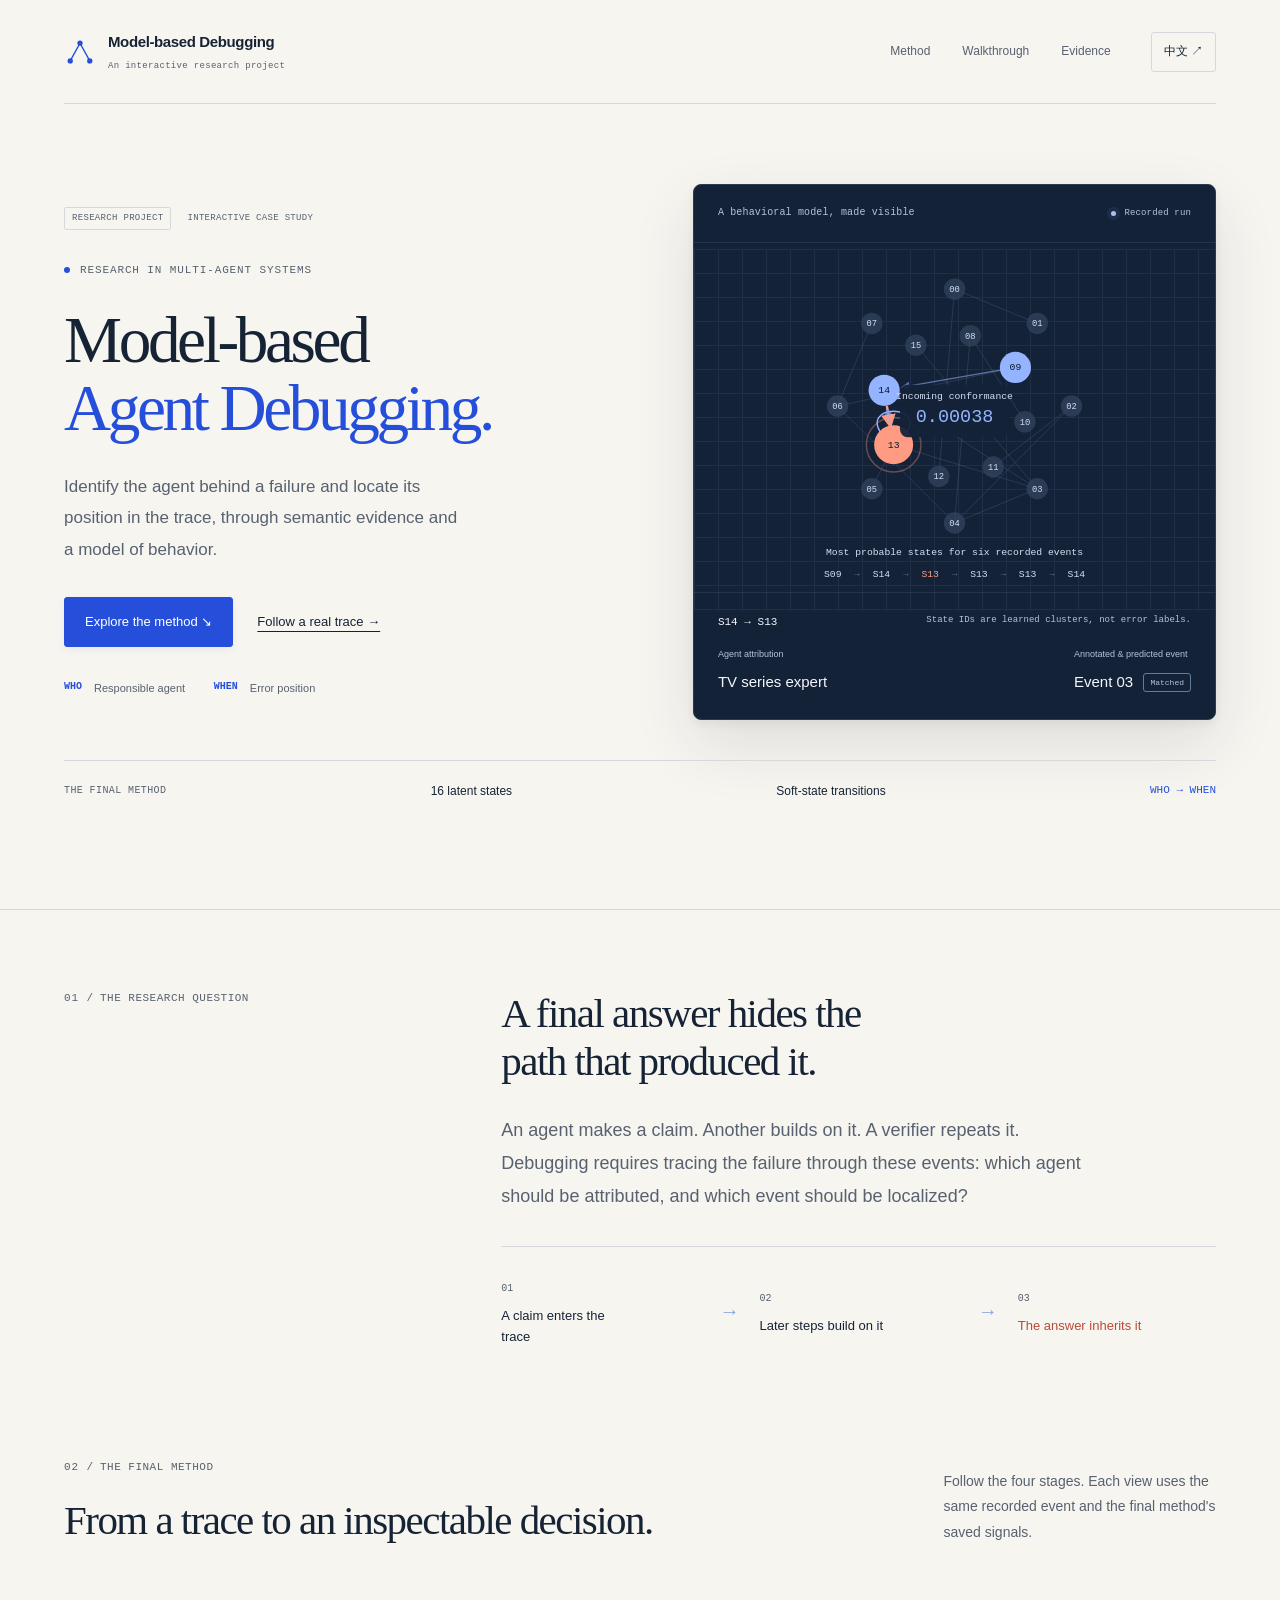
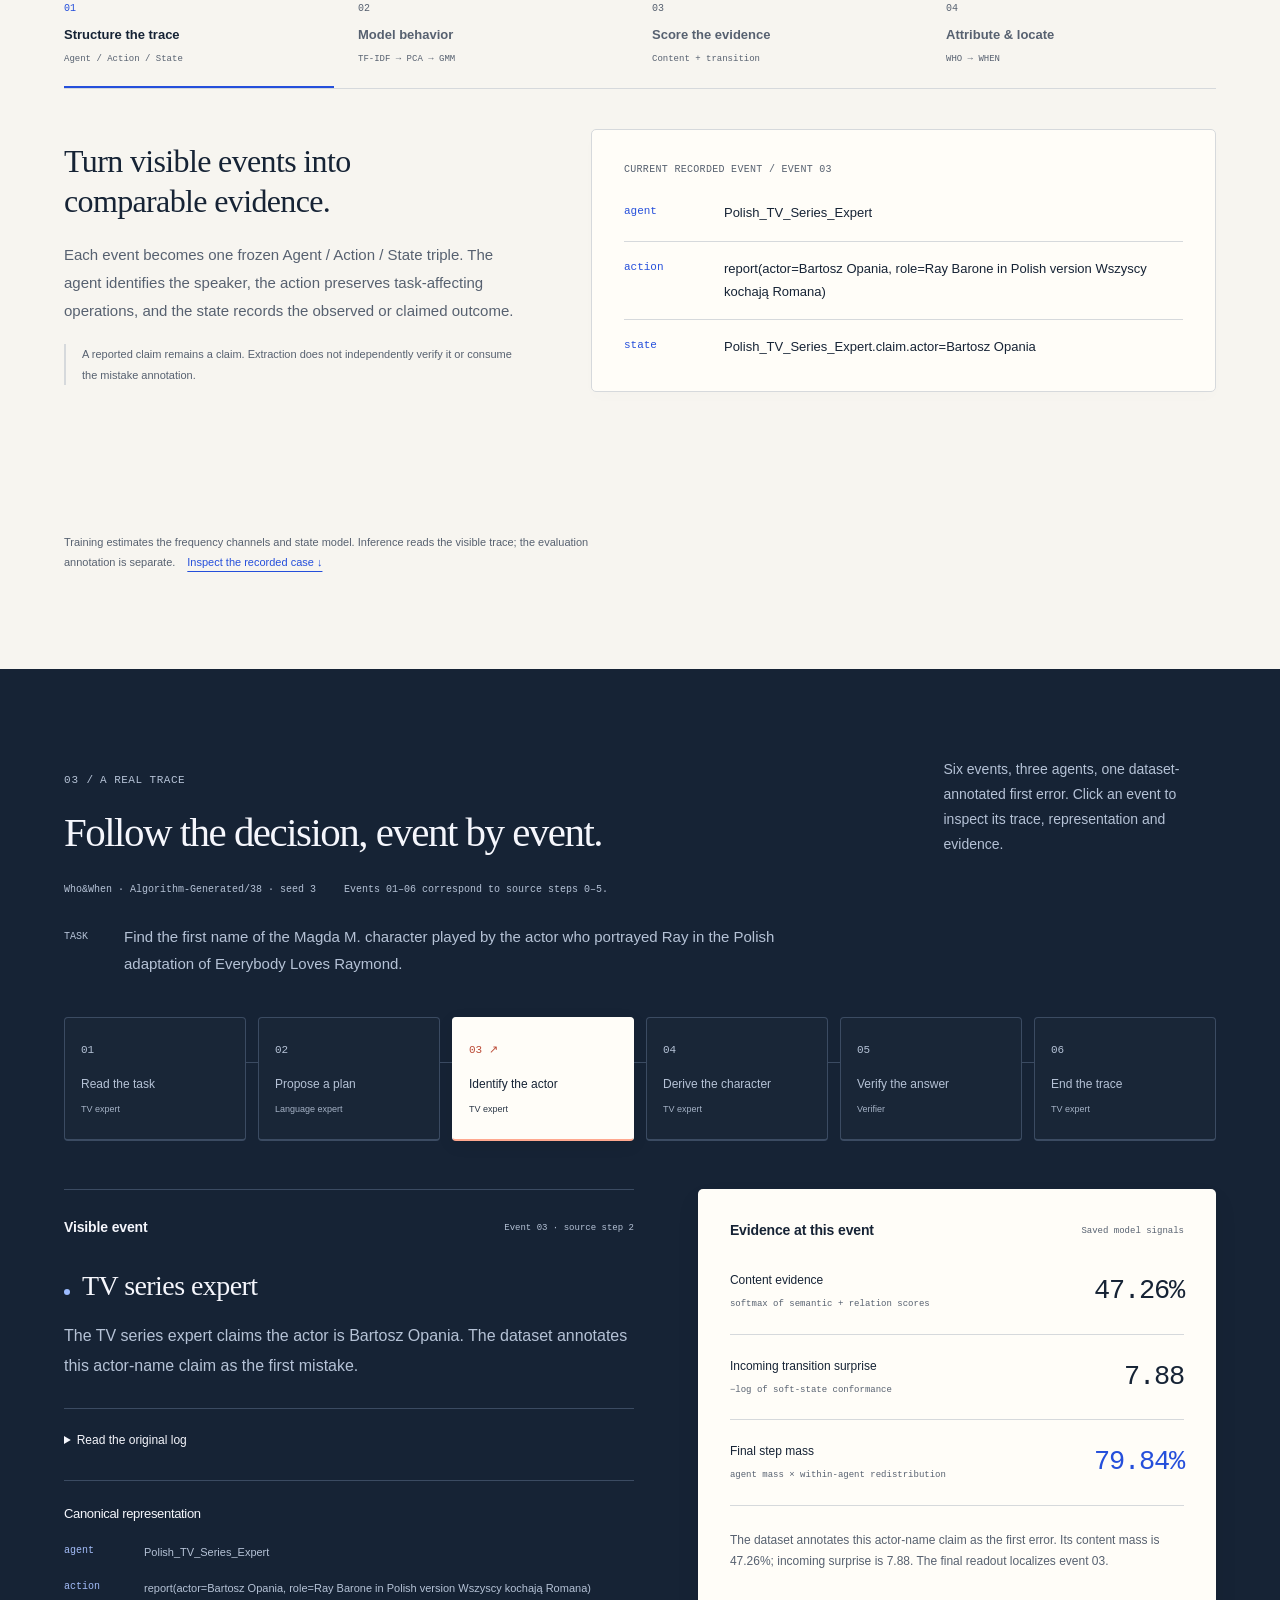
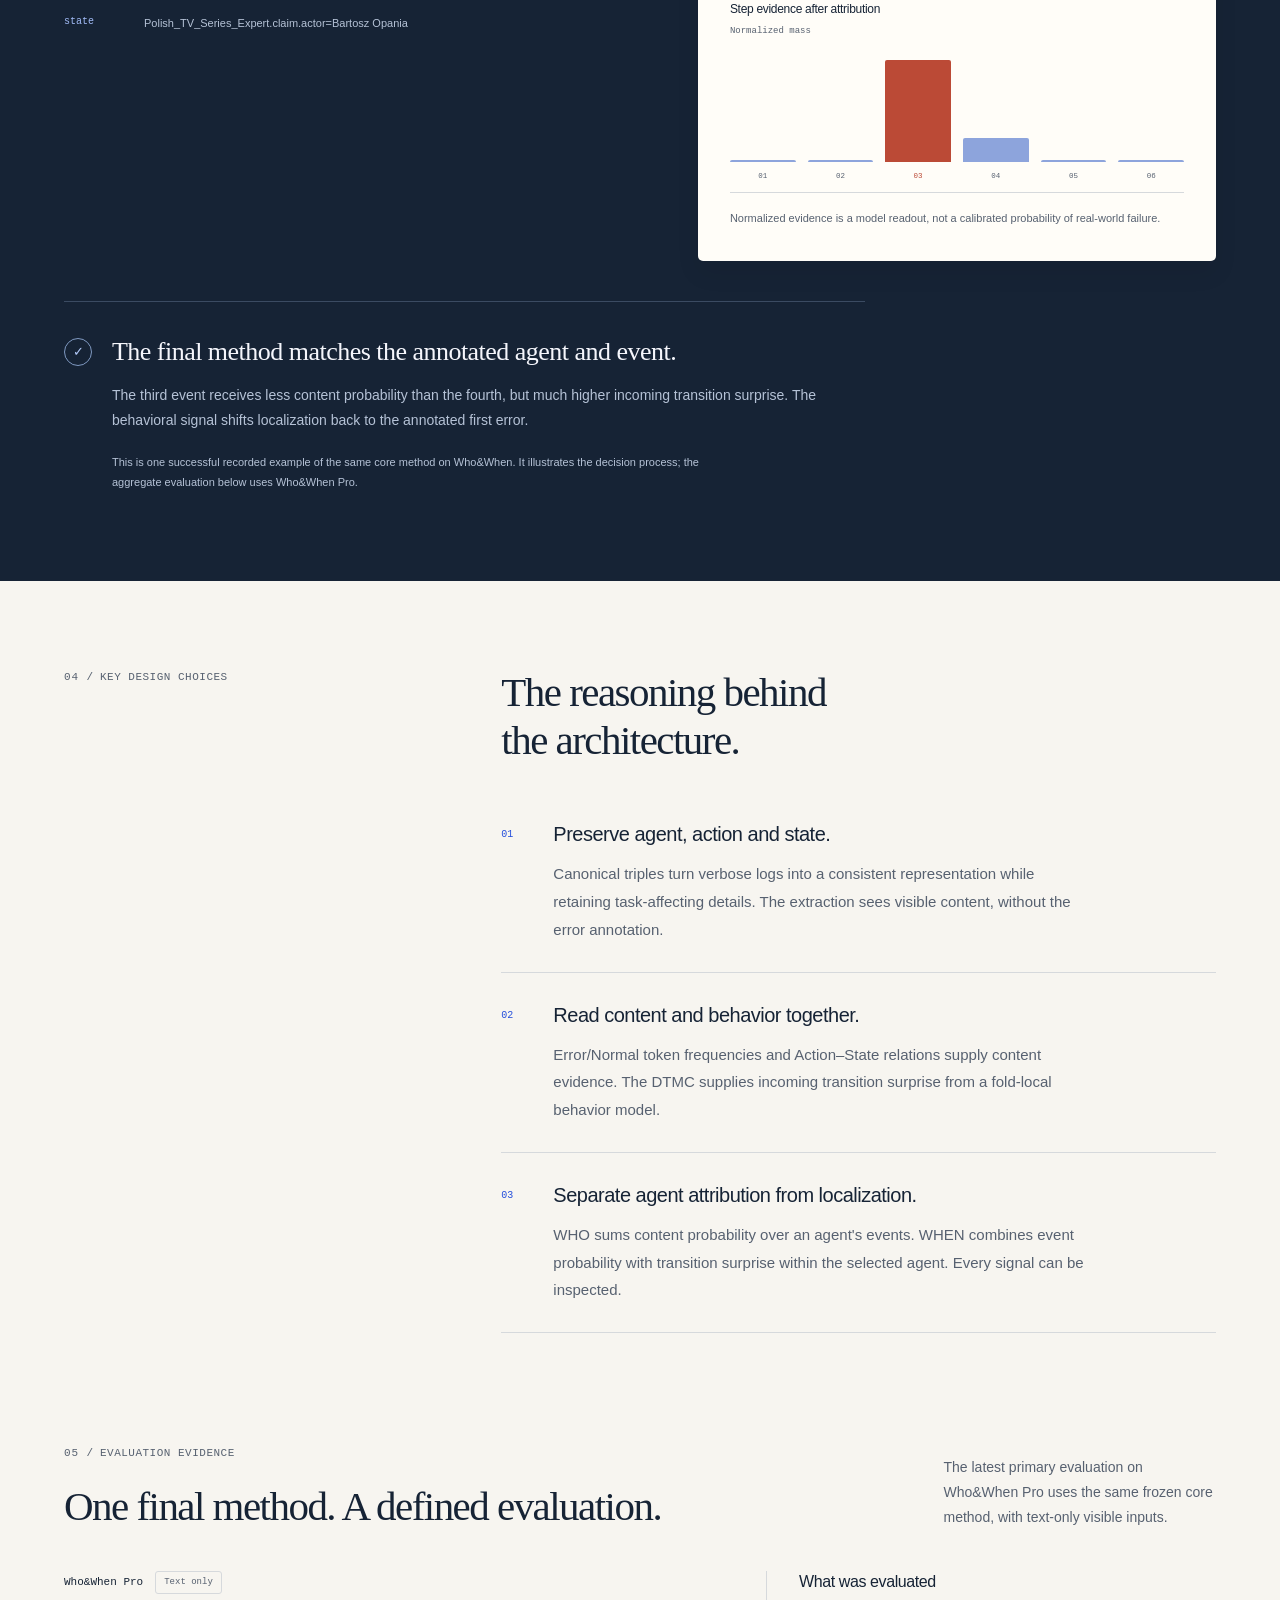
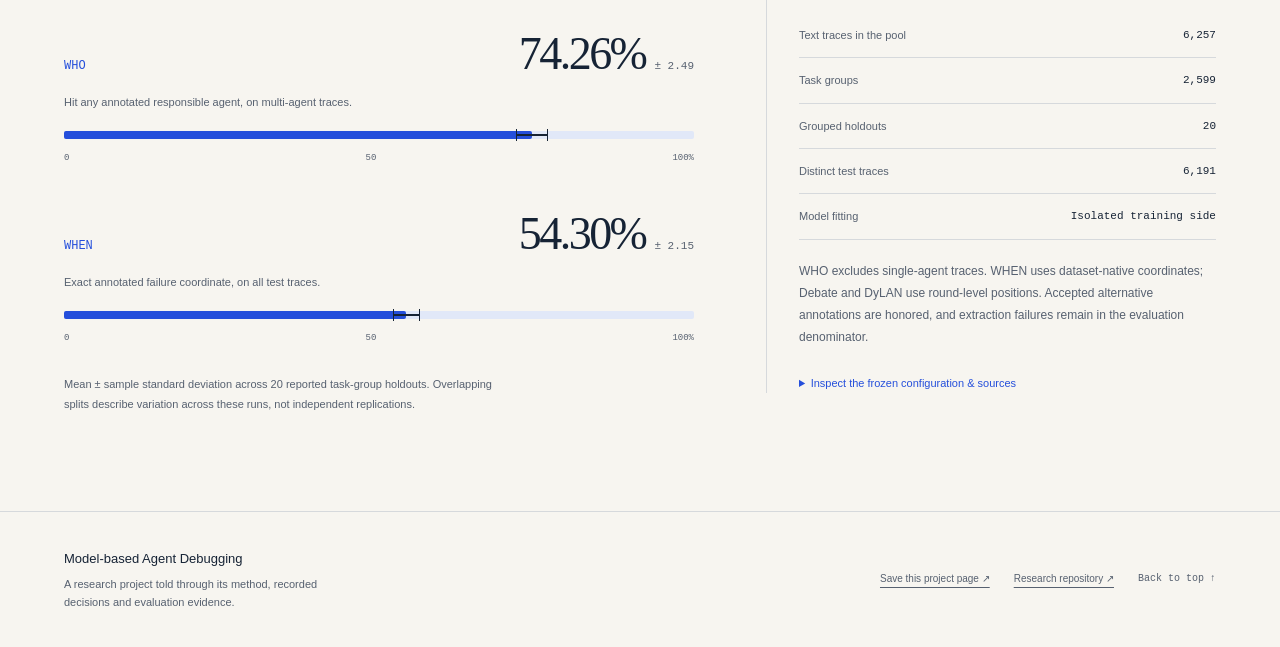
==== docs/index.html @ b69e95be "Add interactive research portfolio for the final debugging method" ====
<!doctype html>
<html lang="en">
<head>
  <meta charset="utf-8">
  <meta name="viewport" content="width=device-width,initial-scale=1">
  <meta name="description" content="An interactive research project on model-based failure attribution in multi-agent systems. Explore one final method through a recorded trace and evaluation evidence.">
  <title>Model-based Agent Debugging · Research Project</title>
  <link rel="icon" href="data:image/svg+xml,%3Csvg xmlns='http://www.w3.org/2000/svg' viewBox='0 0 40 40'%3E%3Crect width='40' height='40' rx='8' fill='%2314243b'/%3E%3Cpath d='M10 29L20 11L30 29' fill='none' stroke='%235288ed' stroke-width='3'/%3E%3Ccircle cx='20' cy='11' r='4' fill='%23e17757'/%3E%3C/svg%3E">
  <meta name="theme-color" content="#14243b">
  <meta property="og:title" content="Model-based Agent Debugging · Interactive Research Project">
  <meta property="og:description" content="Who caused the failure? Where did it begin? Explore a research method through a real multi-agent trace, a behavioral model, and evaluation evidence.">
  <meta property="og:type" content="website">
  <link rel="stylesheet" href="./portfolio.css">
  <script src="./portfolio.js" defer></script>
</head>
<body>
  <a href="#main" class="skip-link">Skip to content</a>
  <header class="site-header"><a class="project-brand" href="#main"><svg viewBox="0 0 36 36" aria-hidden="true"><path d="M7 28L18 8L29 28"/><circle cx="7" cy="28" r="3"/><circle cx="18" cy="8" r="3"/><circle cx="29" cy="28" r="3"/></svg><span>Model-based Debugging<small data-i18n="brandSub">An interactive research project</small></span></a><nav aria-label="Main navigation"><a href="#method" data-i18n="navMethod">Method</a><a href="#case" data-i18n="navCase">Walkthrough</a><a href="#evidence" data-i18n="navEvidence">Evidence</a></nav><button id="language-toggle" class="language-button" aria-label="切换中文">中文 ↗</button><div class="nav-progress" aria-hidden="true"><span id="reading-progress"></span></div></header>
  <main id="main">
    <section class="hero section-wrap"><div class="hero-copy"><div class="project-edition"><span data-i18n="editionLabel">Research project</span><span data-i18n="editionType">Interactive case study</span></div><p class="project-kicker" data-i18n="heroKicker">Research in multi-agent systems</p><h1 data-i18n-html="heroTitle">Model-based<br><span>Agent Debugging.</span></h1><p class="hero-description" data-i18n="heroDescription">Identify the agent behind a failure and locate its position in the trace, through semantic evidence and a model of behavior.</p><div class="hero-actions"><a href="#method" class="primary-link" data-i18n="exploreMethod">Explore the method ↘</a><a href="#case" class="quiet-link" data-i18n="followCase">Follow a real trace →</a></div><div class="project-scope"><span>WHO</span><p data-i18n="scopeWho">Responsible agent</p><span>WHEN</span><p data-i18n="scopeWhen">Error position</p></div></div><div class="hero-visual"><div class="visual-heading"><span data-i18n="behaviorMap">A behavioral model, made visible</span><span class="live-indicator" data-i18n="recordedRun">Recorded run</span></div><div id="hero-graph" class="model-graph"></div><div class="visual-footer"><span id="hero-state-label">S14 → S13</span><span data-i18n="graphNote">State IDs are learned clusters, not error labels.</span></div><div class="hero-result"><div><span data-i18n="agentOutput">Agent attribution</span><strong data-i18n="tvAgent">TV series expert</strong></div><div><span data-i18n="positionOutput">Annotated & predicted event</span><strong><span data-i18n="eventWord">Event</span> 03 <span class="result-match" data-i18n="matched">Matched</span></strong></div></div></div><div class="hero-caption"><span data-i18n="finalCore">The final method</span><strong>16 <span data-i18n="latentStates">latent states</span></strong><strong data-i18n="softTransitions">Soft-state transitions</strong><strong>WHO <span aria-hidden="true">→</span> WHEN</strong></div></section>

    <section class="problem-section section-wrap"><div class="section-index">01 / <span data-i18n="problemLabel">The research question</span></div><div class="problem-body"><h2 data-i18n="problemTitle">A final answer hides the path that produced it.</h2><p data-i18n="problemBody">An agent makes a claim. Another builds on it. A verifier repeats it. Debugging requires tracing the failure through these events: which agent should be attributed, and which event should be localized?</p><div class="failure-sequence"><div><span>01</span><p data-i18n="sequence1">A claim enters the trace</p></div><span class="sequence-arrow" aria-hidden="true">→</span><div><span>02</span><p data-i18n="sequence2">Later steps build on it</p></div><span class="sequence-arrow" aria-hidden="true">→</span><div><span>03</span><p data-i18n="sequence3">The answer inherits it</p></div></div></div></section>

    <section id="method" class="method-section section-wrap"><div class="section-top"><div><div class="section-index">02 / <span data-i18n="methodLabel">The final method</span></div><h2 data-i18n="methodTitle">From a trace to an inspectable decision.</h2></div><p data-i18n="methodIntro">Follow the four stages. Each view uses the same recorded event and the final method's saved signals.</p></div><div class="method-tabs" role="tablist" aria-label="Method stages"><button id="stage-tab-0" data-stage="0" role="tab" aria-selected="true" aria-controls="method-panel"><span>01</span><strong data-i18n="stage1">Structure the trace</strong><small data-i18n="stage1Caption">Agent / Action / State</small></button><button id="stage-tab-1" data-stage="1" role="tab" aria-selected="false" aria-controls="method-panel" tabindex="-1"><span>02</span><strong data-i18n="stage2">Model behavior</strong><small data-i18n="stage2Caption">TF-IDF → PCA → GMM</small></button><button id="stage-tab-2" data-stage="2" role="tab" aria-selected="false" aria-controls="method-panel" tabindex="-1"><span>03</span><strong data-i18n="stage3">Score the evidence</strong><small data-i18n="stage3Caption">Content + transition</small></button><button id="stage-tab-3" data-stage="3" role="tab" aria-selected="false" aria-controls="method-panel" tabindex="-1"><span>04</span><strong data-i18n="stage4">Attribute & locate</strong><small data-i18n="stage4Caption">WHO → WHEN</small></button></div><div id="method-panel" role="tabpanel" aria-labelledby="stage-tab-0" tabindex="0"></div><div class="method-caption"><span data-i18n="fitNote">Training estimates the frequency channels and state model. Inference reads the visible trace; the evaluation annotation is separate.</span><a href="#case" data-i18n="inspectCase">Inspect the recorded case ↓</a></div></section>

    <section id="case" class="case-section"><div class="section-wrap"><div class="section-top"><div><div class="section-index">03 / <span data-i18n="caseLabel">A real trace</span></div><h2 data-i18n="caseTitle">Follow the decision, event by event.</h2></div><p data-i18n="caseIntro">Six events, three agents, one dataset-annotated first error. Click an event to inspect its trace, representation and evidence.</p></div><div class="case-meta"><span>Who&When · Algorithm-Generated/38 · seed 3</span><span data-i18n="caseIndexNote">Events 01–06 correspond to source steps 0–5.</span></div><div class="task-line"><span data-i18n="taskLabel">Task</span><p data-i18n="caseTask">Find the first name of the Magda M. character played by the actor who portrayed Ray in the Polish adaptation of Everybody Loves Raymond.</p></div><div id="trace-timeline" class="trace-timeline" role="group" aria-label="Choose an event"></div><div class="case-layout"><article class="trace-pane"><div class="pane-heading"><h3 data-i18n="visibleEvent">Visible event</h3><span id="selected-event-label"></span></div><div class="trace-speaker"><span id="speaker-dot"></span><strong id="selected-speaker"></strong></div><p id="event-summary" class="event-summary"></p><details class="original-log"><summary data-i18n="originalLog">Read the original log</summary><pre id="original-content"></pre></details><div class="representation"><h3 data-i18n="semanticTriple">Canonical representation</h3><dl id="case-triple"></dl></div></article><article class="evidence-pane"><div class="pane-heading"><h3 data-i18n="eventEvidence">Evidence at this event</h3><span class="pane-tag" data-i18n="savedSignals">Saved model signals</span></div><div id="event-signals"></div><div id="event-explanation" class="event-explanation" role="status" aria-live="polite"></div><div class="distribution-heading"><h3 data-i18n="stepDistribution">Step evidence after attribution</h3><span data-i18n="normalizedEvidence">Normalized mass</span></div><div id="step-distribution"></div><p class="signal-footnote" data-i18n="massNote">Normalized evidence is a model readout, not a calibrated probability of real-world failure.</p></article></div><div class="case-takeaway"><span class="match-icon" aria-hidden="true">✓</span><div><h3 data-i18n="caseOutcome">The final method matches the annotated agent and event.</h3><p data-i18n="caseTakeaway">The third event receives less content probability than the fourth, but much higher incoming transition surprise. The behavioral signal shifts localization back to the annotated first error.</p></div></div><p class="case-qualification" data-i18n="caseQualification">This is one successful recorded example of the same core method on Who&When. It illustrates the decision process; the aggregate evaluation below uses Who&When Pro.</p></div></section>

    <section class="choices-section section-wrap"><div class="section-index">04 / <span data-i18n="choicesLabel">Key design choices</span></div><div class="choices-body"><h2 data-i18n="choicesTitle">The reasoning behind the architecture.</h2><div class="design-choice"><span>01</span><div><h3 data-i18n="choice1Title">Preserve agent, action and state.</h3><p data-i18n="choice1Body">Canonical triples turn verbose logs into a consistent representation while retaining task-affecting details. The extraction sees visible content, without the error annotation.</p></div></div><div class="design-choice"><span>02</span><div><h3 data-i18n="choice2Title">Read content and behavior together.</h3><p data-i18n="choice2Body">Error/Normal token frequencies and Action–State relations supply content evidence. The DTMC supplies incoming transition surprise from a fold-local behavior model.</p></div></div><div class="design-choice"><span>03</span><div><h3 data-i18n="choice3Title">Separate agent attribution from localization.</h3><p data-i18n="choice3Body">WHO sums content probability over an agent's events. WHEN combines event probability with transition surprise within the selected agent. Every signal can be inspected.</p></div></div></div></section>

    <section id="evidence" class="evaluation-section section-wrap"><div class="section-top"><div><div class="section-index">05 / <span data-i18n="evaluationLabel">Evaluation evidence</span></div><h2 data-i18n="evaluationTitle">One final method. A defined evaluation.</h2></div><p data-i18n="evaluationIntro">The latest primary evaluation on Who&When Pro uses the same frozen core method, with text-only visible inputs.</p></div><div class="evaluation-layout"><div class="evaluation-results"><div class="benchmark-label">Who&When Pro <span data-i18n="textOnly">Text only</span></div><div id="evaluation-metrics"></div><p data-i18n="sdNote">Mean ± sample standard deviation across 20 reported task-group holdouts. Overlapping splits describe variation across these runs, not independent replications.</p></div><div class="protocol-summary"><h3 data-i18n="protocolTitle">What was evaluated</h3><dl id="protocol-facts"></dl><p id="evaluation-coordinate-note"></p><details><summary data-i18n="technicalDetails">Inspect the frozen configuration & sources</summary><div id="method-config"></div><div id="source-evidence"></div></details></div></div></section>
  </main>
  <footer class="site-footer section-wrap"><div><strong>Model-based Agent Debugging</strong><p data-i18n="footerNote">A research project told through its method, recorded decisions and evaluation evidence.</p></div><a class="quiet-link" id="download-project" href="./project.html" download="model-based-agent-debugging.html" data-i18n="downloadProject">Save this project page ↗</a><a class="quiet-link source-link" href="https://github.com/davidpengrj/Model-based_LLM_Agent_Debugging" target="_blank" rel="noopener noreferrer" data-i18n="sourceCode">Research repository ↗</a><a href="#main" class="back-top" data-i18n="backTop">Back to top ↑</a></footer>
  <div id="load-error" role="alert" hidden></div>
</body>
</html>
---- docs/portfolio.css ----
/* Research editorial: warm paper, precise instruments, and one inspectable method. */
:root {
  --canvas: #f7f5f0;
  --surface: #eeeee8;
  --paper: #fffdf8;
  --ink: #162335;
  --ink-soft: #576170;
  --line: #d6d9dc;
  --accent: #254fdb;
  --accent-soft: #e4eafa;
  --olive: #8da4dc;
  --olive-soft: #e1e8f8;
  --olive-ink: #254fdb;
  --error: #bb4a36;
  --error-light: #ffa88f;
  --on-forest: #f5f6fc;
  --on-forest-soft: #b5c2d6;
  --forest-line: #3b4b62;
  --graph-muted: #6c7d98;
  --graph-path: #95b4ff;
  --graph-active: #4e7cff;
  --graph-error: #ff9b83;
  --graph-label: #d5dff3;
  --graph-idle: #33465f;
  --graph-text: #07182b;
  --graph-bg: #142238;
  --display: "Iowan Old Style", "Palatino Linotype", "Book Antiqua", Georgia, "Songti SC", serif;
  --body: "Avenir Next", Avenir, "Segoe UI", "PingFang SC", sans-serif;
  --mono: "SFMono-Regular", Consolas, "Liberation Mono", monospace;
}

* { box-sizing: border-box; }
html { scroll-behavior: smooth; scroll-padding-top: 40px; }
body { margin: 0; background: var(--canvas); color: var(--ink); font-family: var(--body); font-size: 17px; line-height: 1.65; -webkit-font-smoothing: antialiased; }
button, input { font: inherit; }
button, a { -webkit-tap-highlight-color: transparent; }
button { cursor: pointer; }
a { color: inherit; text-underline-offset: 5px; }
button:focus-visible, a:focus-visible, summary:focus-visible, [tabindex]:focus-visible { outline: 3px solid var(--accent); outline-offset: 5px; }
::selection { color: var(--ink); background: var(--accent-soft); }
img, svg { max-width: 100%; }
h1, h2, h3, p { margin: 0; }
h1, h2 { font-family: var(--display); }
h1 { font-size: clamp(3.8rem, 5.1vw, 5.1rem); font-weight: 400; letter-spacing: -.052em; line-height: 1.04; }
h2 { font-size: clamp(2.3rem, 3.2vw, 3.15rem); font-weight: 400; letter-spacing: -.037em; line-height: 1.17; text-wrap: balance; }
h3 { font-family: var(--body); font-size: 1.35rem; font-weight: 600; letter-spacing: -.025em; line-height: 1.4; }
p + p { margin-top: 20px; }
[hidden] { display: none !important; }
.section-wrap { width: min(100%, 1344px); margin-inline: auto; padding-inline: 64px; }
.skip-link { position: fixed; top: 12px; left: 12px; z-index: 5; padding: 12px 20px; background: var(--ink); color: var(--on-forest); transform: translateY(-200%); }
.skip-link:focus { transform: translateY(0); }
.site-header { position: relative; width: min(100%, 1344px); margin-inline: auto; padding-inline: 64px; min-height: 104px; display: flex; align-items: center; justify-content: space-between; gap: 24px; }
.site-header::after { content: ""; position: absolute; bottom: 0; left: 64px; right: 64px; height: 1px; background: var(--line); }
.project-brand { display: inline-flex; align-items: center; gap: 12px; font-family: var(--body); font-size: 15px; font-weight: 600; text-decoration: none; letter-spacing: -.025em; }
.project-brand svg { width: 32px; height: 32px; flex: 0 0 auto; fill: var(--accent); }
.project-brand svg path { fill: none; stroke: var(--accent); stroke-width: 1.5; }
.project-brand small { display: block; color: var(--ink-soft); font-family: var(--mono); font-size: 9px; font-weight: 400; letter-spacing: .035em; margin-top: 4px; }
.site-header nav { display: flex; gap: 32px; margin-left: auto; margin-right: 16px; }
.site-header nav a { position: relative; text-decoration: none; color: var(--ink-soft); font-size: 12px; padding-block: 12px; transition: color .2s ease; }
.site-header nav a::after { content: ""; position: absolute; left: 0; right: 0; bottom: 6px; height: 1px; background: var(--accent); transform: scaleX(0); transform-origin: left; transition: transform .2s ease; }
.site-header nav a:hover, .site-header nav a[aria-current] { color: var(--accent); }
.site-header nav a:hover::after, .site-header nav a[aria-current]::after { transform: scaleX(1); }
.language-button { padding: 8px 12px; border: 1px solid var(--line); border-radius: 3px; color: var(--ink); background: transparent; font-size: 12px; min-height: 40px; transition: background-color .2s ease, border-color .2s ease; }
.language-button:hover { background: var(--accent-soft); border-color: var(--olive); }
.nav-progress { position: fixed; z-index: 20; top: 0; left: 0; height: 3px; width: 100%; pointer-events: none; }
.nav-progress > span { display: block; height: 100%; width: 0; background: var(--accent); }

.hero { position: relative; display: grid; grid-template-columns: 1.08fr 1fr; gap: 64px; align-items: center; padding-block: 80px 88px; }
.hero-copy { min-width: 0; padding-block: 16px; }
.hero h1 > span { display: block; color: var(--accent); font-weight: 400; }
html[lang="zh-CN"] h1, html[lang="zh-CN"] h2 { font-family: "Songti SC", "STSong", Georgia, serif; }
html[lang="zh-CN"] .hero h1 { font-size: clamp(2.8rem, 4.5vw, 4rem); letter-spacing: -.025em; line-height: 1.28; }
.project-kicker, .section-index { font-family: var(--mono); font-size: 11px; font-weight: 400; line-height: 1.6; letter-spacing: .08em; text-transform: uppercase; }
.project-kicker { display: flex; align-items: center; gap: 10px; margin-bottom: 28px; color: var(--ink-soft); }
.project-kicker::before { content: ""; width: 6px; height: 6px; border-radius: 50%; background: var(--accent); flex: 0 0 auto; }
.project-edition { display: flex; align-items: center; flex-wrap: wrap; gap: 8px 16px; margin-bottom: 32px; font-family: var(--mono); font-size: 9px; color: var(--ink-soft); letter-spacing: .035em; text-transform: uppercase; }
.project-edition > span:first-child { border: 1px solid var(--line); border-radius: 2px; padding: 3px 7px; }
.hero-description { margin-top: 28px; max-width: 42ch; color: var(--ink-soft); font-size: 17px; line-height: 1.85; }
.hero-actions { display: flex; flex-wrap: wrap; align-items: center; gap: 24px; margin-top: 32px; }
.primary-link { display: inline-flex; align-items: center; justify-content: center; gap: 16px; background: var(--accent); color: white; text-decoration: none; padding: 13px 20px; min-height: 48px; border: 1px solid var(--accent); border-radius: 3px; font-size: 13px; font-weight: 500; box-shadow: 0 3px 8px #254fdb12; transition: background-color .2s ease, transform .2s ease; }
.primary-link:hover { background: #193db6; transform: translateY(-2px); }
.quiet-link { font-size: 13px; text-decoration-thickness: 1px; transition: color .2s ease; }
.quiet-link:hover { color: var(--accent); }
.project-scope { display: grid; grid-template-columns: auto 1fr auto 1fr; gap: 4px 12px; margin-top: 32px; color: var(--ink-soft); font-size: 11px; line-height: 1.65; max-width: 48ch; }
.project-scope > span { color: var(--accent); font-family: var(--mono); font-size: 10px; font-weight: 600; }
.project-scope p { margin: 0; }
.hero-visual { position: relative; min-width: 0; display: flex; flex-direction: column; justify-content: space-between; align-self: center; overflow: hidden; background: #142238; border: 1px solid #293a52; border-radius: 8px; box-shadow: 0 24px 64px #1623351c, 0 4px 12px #16233510; color: var(--on-forest); }
.hero-visual::before { content: ""; position: absolute; inset: 64px 0 108px; pointer-events: none; opacity: .09; background-image: linear-gradient(#99b5dc 1px, transparent 1px), linear-gradient(90deg, #99b5dc 1px, transparent 1px); background-size: 24px 24px; }
.visual-heading { position: relative; display: flex; align-items: center; justify-content: space-between; gap: 16px; padding: 20px 24px; border-bottom: 1px solid #ffffff14; font-family: var(--mono); font-size: 10px; letter-spacing: .015em; color: var(--on-forest-soft); }
.live-indicator { display: inline-flex; align-items: center; gap: 8px; white-space: nowrap; font-size: 9px; }
.live-indicator::before { content: ""; width: 5px; height: 5px; border-radius: 50%; background: #a7c1ff; box-shadow: 0 0 0 4px #a7c1ff10; }
.model-graph { position: relative; display: block; width: 100%; min-height: 300px; padding: 12px 12px 4px; }
.model-graph svg { width: 100%; height: auto; display: block; }
.model-graph text { font-family: var(--mono); }
.state-node circle { transition: r .2s ease, fill .2s ease; }
.state-node:hover circle { stroke: var(--graph-label); stroke-width: 1.5px; }
.active-transition { stroke-dasharray: 5 3; animation: trace-flow 8s linear infinite; }
.state-halo { stroke-width: 1.5px; }
.visual-footer { position: relative; margin-top: auto; display: flex; justify-content: space-between; flex-wrap: wrap; gap: 8px 16px; border-top: 1px solid #ffffff14; color: var(--on-forest-soft); padding: 20px 24px 12px; font-family: var(--mono); font-size: 9px; }
.visual-footer > span:first-child { color: var(--on-forest); font-size: 11px; }
.hero-result { position: relative; display: flex; align-items: baseline; justify-content: space-between; flex-wrap: wrap; gap: 16px 20px; font-size: 12px; }
.hero-visual > .hero-result { color: var(--on-forest); padding: 4px 24px 24px; }
.hero-result > div { display: grid; gap: 8px; }
.hero-result > div > span { color: var(--on-forest-soft); font-size: 9px; }
.hero-result + .hero-result { margin-top: 12px; }
.hero-result strong { font-family: var(--body); font-size: 15px; font-weight: 500; overflow-wrap: anywhere; }
.result-match { display: inline-flex; align-items: center; gap: 7px; margin-left: 6px; border: 1px solid #627b9c; border-radius: 3px; padding: 2px 6px; color: var(--on-forest-soft); font-family: var(--mono); font-size: 8px; vertical-align: 2px; }
.hero-caption { display: flex; flex-wrap: wrap; align-items: center; justify-content: space-between; gap: 16px 32px; color: var(--ink-soft); font-size: 12px; line-height: 1.7; border-top: 1px solid var(--line); padding-block: 20px; }
.hero > .hero-caption { grid-column: 1 / -1; margin-top: -24px; }
.hero-caption > span { color: var(--ink-soft); font-family: var(--mono); font-size: 10px; letter-spacing: .04em; text-transform: uppercase; }
.hero-caption > strong { color: var(--ink); font-size: 12px; font-weight: 500; }
.hero-caption > strong:last-child { font-family: var(--mono); color: var(--accent); font-size: 11px; }
.hero-caption p { max-width: 88ch; }

.problem-section, .choices-section { display: grid; grid-template-columns: 1fr 2fr; gap: 80px; padding-block: 80px; border-top: 1px solid var(--line); }
.section-index { display: flex; align-items: baseline; gap: 6px; color: var(--ink-soft); margin-bottom: 20px; }
.section-index > span { letter-spacing: .045em; }
.problem-section h2, .choices-section h2 { max-width: 25ch; margin-bottom: 28px; }
.problem-body, .choices-body { min-width: 0; }
.problem-body > p { font-size: 18px; line-height: 1.85; max-width: 59ch; color: var(--ink-soft); }
.problem-body > p + p { font-size: 16px; }
.failure-sequence { display: flex; flex-wrap: wrap; align-items: center; gap: 20px; margin-top: 32px; padding-top: 28px; border-top: 1px solid var(--line); font-size: 14px; }
.failure-sequence > :last-child { color: var(--error); }
.failure-sequence > div { flex: 1 1 100px; }
.failure-sequence > div > span { font-family: var(--mono); font-size: 10px; color: var(--ink-soft); }
.failure-sequence p { font-size: 13px; margin-top: 8px; line-height: 1.6; max-width: 18ch; }
.sequence-arrow { color: var(--olive); font-size: 20px; }
.section-top { display: flex; align-items: flex-end; justify-content: space-between; gap: 48px; margin-bottom: 40px; }
.section-top > div { max-width: 720px; }
.section-top > p { max-width: 35ch; font-size: 14px; color: var(--ink-soft); line-height: 1.8; }
.method-section { padding-block: 32px 96px; }
.method-tabs { display: grid; grid-template-columns: repeat(4, minmax(0, 1fr)); border-bottom: 1px solid var(--line); gap: 24px; }
.method-tabs button { position: relative; color: var(--ink-soft); background: transparent; padding: 16px 0 20px; border: 0; border-bottom: 2px solid transparent; border-radius: 0; text-align: left; font-size: 13px; line-height: 1.6; transition: color .2s ease, border-color .2s ease; }
.method-tabs button:hover { color: var(--accent); }
.method-tabs button[aria-selected="true"], .method-tabs button.active { border-bottom-color: var(--accent); color: var(--ink); }
.method-tabs button span, .method-tabs button small { display: block; }
.method-tabs button > span { color: var(--ink-soft); font-family: var(--mono); font-size: 10px; margin-bottom: 8px; }
.method-tabs button[aria-selected="true"] > span { color: var(--accent); }
.method-tabs button strong { font-weight: 600; }
.method-tabs button small { color: var(--ink-soft); font-family: var(--mono); font-size: 9px; margin-top: 6px; }
#method-panel { display: grid; grid-template-columns: 1fr 1.35fr; gap: 64px; min-height: 416px; padding-top: 40px; align-items: start; }
.stage-copy { min-width: 0; padding-top: 12px; }
.stage-copy h3 { font-family: var(--display); font-weight: 400; font-size: 32px; letter-spacing: -.02em; line-height: 1.25; max-width: 24ch; margin-bottom: 20px; }
.stage-copy > p { color: var(--ink-soft); font-size: 15px; line-height: 1.85; }
.stage-detail { min-width: 0; background: var(--paper); border: 1px solid var(--line); border-radius: 5px; padding: 32px; box-shadow: 0 6px 16px #16233503; }
.stage-detail h4 { margin: 0 0 24px; color: var(--ink-soft); font-family: var(--mono); font-size: 10px; font-weight: 400; line-height: 1.6; text-transform: uppercase; letter-spacing: .03em; }
.detail-note { color: var(--ink-soft); font-size: 11px; line-height: 1.8; margin-top: 20px; }
.stage-copy > .detail-note { font-size: 11px; padding-left: 16px; border-left: 2px solid var(--line); }
.triples { display: grid; gap: 0; margin: 0; }
.triples > div { display: grid; grid-template-columns: 80px minmax(0, 1fr); gap: 20px; padding-block: 16px; border-bottom: 1px solid var(--line); }
.triples > div:first-child { padding-top: 0; }
.triples > div:last-child { border-bottom: 0; padding-bottom: 0; }
.triples dt { color: var(--accent); font-family: var(--mono); font-size: 11px; }
.triples dd { margin: 0; font-size: 13px; line-height: 1.75; overflow-wrap: anywhere; }
.fit-sequence { display: flex; flex-wrap: wrap; align-items: center; gap: 12px; font-family: var(--mono); font-size: 11px; }
.fit-sequence > span:not(.sequence-arrow) { padding-block: 8px; border-bottom: 1px solid var(--olive); }
.fit-sequence > b { color: var(--olive); font-weight: 400; }
.q-bars { display: grid; gap: 16px; }
.q-row { display: grid; grid-template-columns: minmax(88px, 1fr) minmax(90px, 1.5fr) 48px; gap: 12px; align-items: center; font-size: 12px; }
.q-row > :first-child { overflow-wrap: anywhere; font-family: var(--mono); }
.q-row > :last-child { font-family: var(--mono); text-align: right; }
.q-track { height: 6px; background: var(--olive-soft); border-radius: 1px; }
.q-track > span, .q-track > i { height: 100%; display: block; background: var(--accent); border-radius: 1px; }
.formula { font-family: var(--mono); font-size: 15px; line-height: 2; padding-block: 16px; overflow-wrap: anywhere; }
.formula .accent { color: var(--accent); }
.formula tspan { font-size: .7em; vertical-align: sub; }
.formula-value { display: grid; grid-template-columns: repeat(3, minmax(0, 1fr)); gap: 16px; color: var(--ink); margin-top: 20px; padding-top: 24px; border-top: 1px solid var(--line); }
.formula-value > div { display: grid; gap: 12px; align-content: start; }
.formula-value small { font-family: var(--body); font-size: 10px; line-height: 1.6; color: var(--ink-soft); }
.formula-value strong { font-family: var(--mono); font-size: 20px; font-weight: 400; letter-spacing: -.045em; }
.method-readout { display: grid; gap: 8px; border-top: 1px solid var(--line); margin-top: 12px; padding-top: 20px; font-size: 11px; color: var(--ink-soft); }
.method-readout strong { font-family: var(--body); color: var(--accent); font-size: 15px; font-weight: 500; }
.agent-row { display: grid; grid-template-columns: minmax(0, 1fr) auto; gap: 16px; padding-block: 12px; border-bottom: 1px solid var(--line); font-size: 12px; }
.agent-row strong { font-family: var(--mono); font-size: 13px; font-weight: 500; }
.method-caption { color: var(--ink-soft); font-size: 11px; line-height: 1.8; margin-top: 28px; max-width: 88ch; }
.method-caption a { display: inline-block; margin-left: 12px; color: var(--accent); }

.case-section { position: relative; background: var(--ink); color: var(--on-forest); padding-block: 88px; }
.case-section button:focus-visible, .case-section a:focus-visible, .case-section summary:focus-visible { outline-color: #95b4ff; }
.case-section .section-index { color: var(--on-forest-soft); }
.case-section .section-top { margin-bottom: 24px; }
.case-section .section-top > p { color: var(--on-forest-soft); }
.case-meta { display: flex; flex-wrap: wrap; gap: 8px 28px; font-family: var(--mono); font-size: 10px; color: var(--on-forest-soft); line-height: 1.8; }
.task-line { display: grid; grid-template-columns: 48px minmax(0, 1fr); gap: 12px; font-size: 15px; line-height: 1.8; color: var(--on-forest-soft); max-width: 91ch; margin-top: 24px; }
.task-line > span { font-family: var(--mono); font-size: 10px; margin-top: 5px; text-transform: uppercase; }
.trace-timeline { display: grid; grid-template-columns: repeat(6, minmax(0, 1fr)); gap: 12px; margin-top: 40px; }
.trace-event { position: relative; min-width: 0; min-height: 124px; padding: 20px 16px; border: 1px solid var(--forest-line); border-bottom: 2px solid var(--forest-line); border-radius: 4px; color: var(--on-forest-soft); background: #ffffff03; text-align: left; font-size: 12px; line-height: 1.6; overflow-wrap: anywhere; transition: background-color .2s ease, color .2s ease, border-color .2s ease, transform .2s ease; }
.trace-event:not(:last-child)::after { content: ""; position: absolute; right: -13px; top: 44px; height: 1px; width: 12px; background: var(--forest-line); }
.trace-event:hover { background: #26374e; border-color: #687d9c; transform: translateY(-3px); }
.trace-event strong { display: block; font-size: 12px; font-weight: 500; line-height: 1.6; }
.trace-event small { display: block; margin-top: 8px; font-size: 9px; line-height: 1.5; opacity: .9; }
.event-number { display: block; font-family: var(--mono); font-size: 11px; margin-bottom: 16px; }
.trace-event[aria-pressed="true"], .trace-event.selected { color: var(--ink); background: var(--paper); border-color: var(--paper); box-shadow: 0 4px 16px #00000015; }
.trace-event.error-event { border-bottom-color: var(--error-light); }
.trace-event.error-event .event-number { color: var(--error-light); }
.trace-event.error-event.selected .event-number, .trace-event.error-event[aria-pressed="true"] .event-number { color: var(--error); }
.trace-event.error-event[aria-pressed="true"] { border-bottom-color: var(--error-light); }
.case-layout { display: grid; grid-template-columns: 1.1fr 1fr; gap: 64px; margin-top: 48px; align-items: start; }
.trace-pane { min-width: 0; border-top: 1px solid var(--forest-line); padding-top: 28px; }
.evidence-pane { min-width: 0; background: var(--paper); color: var(--ink); padding: 32px; border-radius: 5px; box-shadow: 0 12px 24px #00000012; }
.pane-heading { display: flex; align-items: center; justify-content: space-between; flex-wrap: wrap; gap: 12px; margin-bottom: 28px; }
.pane-heading h3 { font-size: 14px; letter-spacing: -.01em; }
.pane-heading > span { font-family: var(--mono); font-size: 9px; color: var(--on-forest-soft); }
.pane-tag { color: var(--on-forest-soft); font-family: var(--mono); font-size: 9px; }
.evidence-pane .pane-tag { color: var(--ink-soft); }
.trace-speaker { display: flex; align-items: baseline; gap: 12px; font-family: var(--display); font-size: 28px; letter-spacing: -.02em; line-height: 1.4; overflow-wrap: anywhere; margin-bottom: 16px; }
.trace-speaker strong { font-weight: 400; }
#speaker-dot { display: inline-block; width: 6px; height: 6px; border-radius: 50%; background: #9cbbff; flex: 0 0 auto; }
.event-summary { font-size: 16px; line-height: 1.85; color: var(--on-forest-soft); }
.original-log { margin-top: 28px; padding-top: 20px; border-top: 1px solid var(--forest-line); font-family: var(--mono); font-size: 11px; line-height: 1.85; color: var(--on-forest-soft); }
.original-log summary { cursor: pointer; color: var(--on-forest); font-family: var(--body); font-size: 12px; }
.original-log pre, pre.original-log { white-space: pre-wrap; overflow-wrap: anywhere; max-height: 320px; overflow-y: auto; }
.original-log pre { margin-bottom: 0; font: inherit; padding: 16px; background: #ffffff03; border-radius: 3px; }
.representation { display: grid; gap: 12px; margin-top: 28px; padding-top: 24px; border-top: 1px solid var(--forest-line); }
.representation h3 { font-size: 13px; font-weight: 500; }
#case-triple { display: grid; gap: 16px; margin: 8px 0 0; }
#case-triple > div { display: grid; grid-template-columns: 64px minmax(0, 1fr); gap: 16px; }
.representation dt { font-family: var(--mono); font-size: 10px; color: #a3bcf8; }
.representation dd { margin: 0; font-size: 11px; line-height: 1.8; overflow-wrap: anywhere; color: var(--on-forest-soft); }
.signal-row { display: grid; grid-template-columns: minmax(0, 1fr) auto; gap: 20px; padding-block: 20px; border-bottom: 1px solid var(--line); align-items: center; }
.signal-row:first-child { padding-top: 0; }
.signal-row > div { min-width: 0; display: grid; gap: 8px; }
.signal-row span { font-size: 12px; color: var(--ink); line-height: 1.5; }
.signal-row small { font-family: var(--mono); font-size: 9px; color: var(--ink-soft); line-height: 1.6; }
.signal-row strong { font-family: var(--mono); font-size: 27px; font-weight: 400; letter-spacing: -.045em; }
.signal-row:last-child strong { color: var(--accent); }
.event-explanation { margin-top: 24px; font-size: 12px; color: var(--ink-soft); line-height: 1.8; }
.distribution-heading { margin-top: 28px; font-family: var(--mono); font-size: 11px; color: var(--ink-soft); }
.distribution-heading h3 { font-family: var(--body); font-size: 12px; font-weight: 500; color: var(--ink); }
.distribution-heading > span { display: block; font-size: 9px; margin-top: 6px; }
.distribution-bars { display: grid; grid-template-columns: repeat(6, minmax(0, 1fr)); gap: 12px; align-items: end; margin-top: 16px; padding-bottom: 10px; border-bottom: 1px solid var(--line); }
.distribution-cell { min-width: 0; display: flex; flex-direction: column; justify-content: flex-end; align-items: center; height: 128px; gap: 8px; font-family: var(--mono); font-size: 9px; color: var(--ink-soft); }
.distribution-cell > i, .distribution-cell > span:first-child { display: block; min-height: 2px; width: 100%; background: var(--olive); border-radius: 2px 2px 0 0; }
.distribution-cell.selected > i, .distribution-cell.selected > span:first-child { background: var(--accent); }
.distribution-cell.error > span:first-child { background: var(--error); }
.error { color: var(--error); }
.case-section .error { color: var(--error-light); }
.evidence-pane .error { color: var(--error); }
.signal-footnote { margin-top: 16px; color: var(--ink-soft); font-size: 11px; line-height: 1.8; }
.case-takeaway { display: flex; align-items: flex-start; gap: 20px; border-top: 1px solid var(--forest-line); padding-top: 32px; margin-top: 40px; max-width: 90ch; font-size: 16px; line-height: 1.8; }
.case-takeaway h3 { font-family: var(--display); font-size: 26px; font-weight: 400; letter-spacing: -.02em; margin-bottom: 12px; }
.case-takeaway p { font-size: 14px; color: var(--on-forest-soft); }
.match-icon { display: flex; justify-content: center; align-items: center; width: 28px; height: 28px; margin-top: 4px; border: 1px solid #7f99c1; border-radius: 50%; color: #b2c9f9; font-family: var(--mono); font-size: 13px; flex: 0 0 auto; }
.case-qualification { margin-top: 20px; font-size: 11px; line-height: 1.8; color: var(--on-forest-soft); max-width: 110ch; padding-left: 48px; }

.choices-section { border-top: 0; padding-block: 88px; }
.design-choice { display: grid; grid-template-columns: 32px minmax(0, 1fr); gap: 20px; padding-block: 28px; border-bottom: 1px solid var(--line); }
.design-choice > span { font-family: var(--mono); font-size: 10px; padding-top: 7px; color: var(--accent); }
.design-choice:first-child { padding-top: 0; }
.design-choice h3 { font-size: 20px; font-weight: 500; margin-bottom: 12px; }
.design-choice p { color: var(--ink-soft); font-size: 15px; line-height: 1.85; max-width: 65ch; }
.evaluation-section { padding-block: 24px 96px; }
.evaluation-layout { display: grid; grid-template-columns: 1.4fr 1fr; gap: 72px; align-items: start; }
.evaluation-results { min-width: 0; }
.evaluation-results > p { margin-top: 28px; color: var(--ink-soft); font-size: 11px; line-height: 1.85; max-width: 72ch; }
.benchmark-label { display: flex; align-items: center; gap: 12px; color: var(--ink); font-family: var(--mono); font-size: 11px; margin-bottom: 32px; }
.benchmark-label > span { display: inline-block; color: var(--ink-soft); border: 1px solid var(--line); padding: 3px 8px; border-radius: 3px; font-size: 9px; }
.metric-result + .metric-result { margin-top: 40px; }
.metric-result-top { display: flex; align-items: baseline; justify-content: space-between; gap: 20px; margin-bottom: 12px; }
.metric-result-top strong { font-family: var(--display); font-size: 46px; font-weight: 400; letter-spacing: -.055em; line-height: 1.2; }
.metric-result-top span { color: var(--accent); font-family: var(--mono); font-size: 12px; }
.metric-result-top small { font-family: var(--mono); color: var(--ink-soft); font-size: 11px; letter-spacing: 0; }
.metric-result > p { color: var(--ink-soft); font-size: 11px; margin-bottom: 20px; }
.metric-track { position: relative; height: 8px; background: var(--olive-soft); border-radius: 2px; }
.metric-track > span { height: 100%; display: block; background: var(--accent); border-radius: 2px; }
.metric-error { position: absolute; top: 50%; height: 2px; background: var(--ink); transform: translateY(-50%); }
.metric-error::before, .metric-error::after { content: ""; position: absolute; top: -5px; height: 12px; width: 1px; background: var(--ink); }
.metric-error::before { left: 0; }
.metric-error::after { right: 0; }
.metric-ticks { display: flex; justify-content: space-between; margin-top: 12px; color: var(--ink-soft); font-family: var(--mono); font-size: 9px; }
.protocol-summary { border-left: 1px solid var(--line); padding-left: 32px; font-size: 12px; color: var(--ink-soft); line-height: 1.85; }
.protocol-summary h3 { font-size: 16px; font-weight: 500; color: var(--ink); margin-bottom: 20px; }
.protocol-summary p + p { margin-top: 16px; }
.protocol-summary dl { margin-block: 20px; }
.protocol-summary dl > div { display: grid; grid-template-columns: minmax(0, 1fr) auto; gap: 16px; padding-block: 12px; border-bottom: 1px solid var(--line); }
.protocol-summary dt { font-size: 11px; }
.protocol-summary dd { margin: 0; color: var(--ink); font-family: var(--mono); font-size: 11px; overflow-wrap: anywhere; }
.protocol-summary details { margin-top: 24px; }
.protocol-summary details > summary { cursor: pointer; color: var(--accent); font-size: 11px; }
#method-config, #source-evidence { border-top: 1px solid var(--line); margin-top: 24px; padding-top: 20px; color: var(--ink-soft); font-size: 12px; }
#method-config summary, #source-evidence summary { color: var(--ink); cursor: pointer; font-size: 13px; }
#method-config pre { white-space: pre-wrap; overflow-wrap: anywhere; font-family: var(--mono); font-size: 11px; line-height: 1.8; }
#method-config { white-space: pre-line; overflow-wrap: anywhere; font-family: var(--mono); font-size: 10px; }
#source-evidence p { overflow-wrap: anywhere; font-family: var(--mono); font-size: 9px; }
#source-evidence ul { padding-left: 20px; }
#source-evidence li + li { margin-top: 8px; }
#source-evidence a { overflow-wrap: anywhere; }
.site-footer { display: flex; align-items: center; justify-content: space-between; gap: 24px; border-top: 1px solid var(--line); padding-block: 36px; font-size: 11px; color: var(--ink-soft); }
.site-footer > div { max-width: 48ch; min-width: 0; margin-right: auto; }
.site-footer > a { flex-shrink: 0; font-size: 10px; }
.site-footer strong { color: var(--ink); font-weight: 500; font-size: 13px; }
.site-footer p { margin-top: 6px; }
.back-top { flex: 0 0 auto; text-decoration: none; font-family: var(--mono); font-size: 10px; }
.back-top:hover { color: var(--accent); }
#load-error { margin-block: 24px; padding: 20px 24px; border-left: 3px solid var(--error); background: #fae9e1; color: var(--error); font-size: 14px; }

@keyframes trace-flow { to { stroke-dashoffset: -80; } }
@keyframes enter-page { from { opacity: 0; transform: translateY(12px); } to { opacity: 1; transform: translateY(0); } }
.hero-copy { animation: enter-page .7s ease both; }
.hero-visual { animation: enter-page .8s .12s ease both; }
.hero-caption { animation: enter-page .7s .2s ease both; }

@media (max-width: 1100px) {
  .section-wrap, .site-header { padding-inline: 40px; }
  .site-header::after { left: 40px; right: 40px; }
  .hero { gap: 40px; padding-block: 64px 72px; }
  h1 { font-size: clamp(3.2rem, 5.2vw, 4.4rem); }
  .problem-section, .choices-section { gap: 48px; }
  #method-panel { gap: 40px; }
  .case-layout { gap: 40px; }
  .evaluation-layout { gap: 48px; }
  .stage-detail, .evidence-pane { padding: 28px; }
  .trace-event { padding-inline: 12px; }
  .site-footer { flex-wrap: wrap; gap: 20px 28px; }
  .site-footer > div { flex-basis: 100%; max-width: none; }
}

@media (max-width: 900px) {
  .section-wrap, .site-header { padding-inline: 32px; }
  .site-header { min-height: 88px; }
  .site-header::after { left: 32px; right: 32px; }
  .site-header nav { display: none; }
  .hero { grid-template-columns: 1fr; gap: 48px; padding-block: 56px 64px; }
  .hero-copy { padding-block: 0; }
  h1 { font-size: clamp(3.8rem, 8.8vw, 5.2rem); max-width: 18ch; }
  html[lang="zh-CN"] .hero h1 { font-size: clamp(2.8rem, 7vw, 4rem); }
  .hero-description { max-width: 60ch; }
  .hero-visual { width: 100%; max-width: 720px; }
  .model-graph { min-height: 280px; max-height: 420px; }
  .model-graph svg { max-height: 404px; }
  .hero > .hero-caption { margin-top: -16px; }
  .problem-section, .choices-section { grid-template-columns: 1fr; gap: 24px; padding-block: 64px; }
  .problem-section h2, .choices-section h2 { max-width: 30ch; }
  .section-index { margin-bottom: 16px; }
  .section-top { align-items: flex-start; gap: 24px; }
  .section-top > p { max-width: 30ch; }
  #method-panel { grid-template-columns: 1fr 1.2fr; gap: 32px; min-height: 0; }
  .stage-copy h3 { font-size: 28px; }
  .stage-detail, .evidence-pane { padding: 24px; }
  .case-section { padding-block: 64px; }
  .trace-timeline { gap: 8px; }
  .trace-event { padding: 16px 10px; font-size: 11px; }
  .trace-event:not(:last-child)::after { width: 8px; right: -9px; }
  .case-layout { grid-template-columns: 1fr; gap: 32px; }
  .evidence-pane { display: block; }
  .evaluation-layout { grid-template-columns: 1.2fr 1fr; gap: 32px; }
  .protocol-summary { padding-left: 24px; }
}

@media (max-width: 600px) {
  .section-wrap, .site-header { padding-inline: 20px; }
  body { font-size: 16px; }
  .site-header { min-height: 80px; gap: 16px; }
  .site-header::after { left: 20px; right: 20px; }
  .project-brand { font-size: 12px; gap: 8px; }
  .project-brand small { font-size: 8px; letter-spacing: 0; }
  .project-brand svg { width: 24px; height: 24px; }
  .language-button { padding-inline: 10px; font-size: 11px; flex-shrink: 0; }
  .hero { padding-block: 40px 48px; gap: 36px; }
  h1 { font-size: clamp(2.8rem, 12.3vw, 4.4rem); line-height: 1.06; letter-spacing: -.048em; }
  html[lang="zh-CN"] .hero h1 { font-size: clamp(2rem, 8.6vw, 3rem); }
  h2 { font-size: 33px; line-height: 1.22; }
  .project-kicker { margin-bottom: 24px; font-size: 9px; letter-spacing: .045em; }
  .project-edition { font-size: 8px; margin-bottom: 24px; gap: 8px 12px; }
  .hero-description { margin-top: 24px; font-size: 15px; line-height: 1.8; }
  .hero-actions { gap: 20px; margin-top: 28px; }
  .primary-link { padding-inline: 16px; font-size: 12px; }
  .quiet-link { font-size: 12px; }
  .project-scope { font-size: 10px; margin-top: 24px; gap: 4px 8px; }
  .visual-heading { padding: 16px; font-size: 9px; gap: 8px; }
  .live-indicator { font-size: 8px; }
  .hero-visual { border-radius: 6px; }
  .model-graph { min-height: 208px; padding: 8px 4px 4px; }
  .visual-footer { padding: 16px; font-size: 8px; gap: 8px; }
  .hero-visual > .hero-result { padding: 0 16px 20px; }
  .hero-result { font-size: 11px; gap: 12px; }
  .hero-result strong { font-size: 13px; }
  .hero-result > div > span { font-size: 8px; }
  .result-match { margin-left: 4px; padding: 2px 4px; font-size: 7px; }
  .hero-caption { display: grid; grid-template-columns: 1fr 1fr; gap: 16px 12px; font-size: 10px; padding-block: 20px; }
  .hero-caption > span { font-size: 8px; }
  .hero-caption > strong { font-size: 10px; }
  .hero-caption > strong:last-child { font-size: 10px; }
  .hero > .hero-caption { margin-top: -8px; }
  .problem-section, .choices-section { padding-block: 52px; gap: 20px; }
  .problem-body > p { font-size: 15px; }
  .problem-body > p + p { font-size: 14px; }
  .failure-sequence { gap: 8px; font-size: 12px; }
  .failure-sequence > div { flex-basis: 64px; }
  .failure-sequence p { font-size: 11px; }
  .failure-sequence .sequence-arrow { font-size: 14px; }
  .section-top { flex-direction: column; gap: 20px; margin-bottom: 28px; }
  .section-top > p { max-width: none; font-size: 13px; }
  .section-index { font-size: 10px; }
  .method-section { padding-block: 20px 56px; }
  .method-tabs { grid-template-columns: repeat(2, minmax(0, 1fr)); gap: 0 20px; }
  .method-tabs button { padding-block: 12px; font-size: 12px; }
  .method-tabs button small { font-size: 10px; margin-bottom: 4px; }
  #method-panel { grid-template-columns: 1fr; gap: 24px; padding-top: 28px; }
  .stage-copy { padding-top: 0; }
  .stage-copy h3 { font-size: 27px; margin-bottom: 16px; }
  .stage-copy > p { font-size: 14px; }
  .stage-copy > .detail-note { font-size: 11px; }
  .stage-detail, .evidence-pane { padding: 20px; }
  .triples > div { grid-template-columns: 56px minmax(0, 1fr); gap: 12px; }
  .triples dd { font-size: 11px; }
  .triples dt { font-size: 10px; }
  .q-row { grid-template-columns: minmax(48px, 1fr) minmax(64px, 1.4fr) 40px; gap: 8px; font-size: 10px; }
  .formula { font-size: 11px; }
  .formula-value { gap: 8px; }
  .formula-value strong { font-size: 17px; }
  .formula-value small { font-size: 9px; }
  .method-caption { margin-top: 20px; font-size: 11px; }
  .case-section { padding-block: 52px; }
  .task-line { font-size: 13px; grid-template-columns: 36px minmax(0, 1fr); gap: 8px; }
  .case-meta { font-size: 9px; }
  .trace-timeline { grid-template-columns: repeat(3, minmax(0, 1fr)); gap: 8px; margin-top: 28px; }
  .trace-event { min-height: 110px; font-size: 10px; padding: 12px 8px; }
  .trace-event strong { font-size: 10px; }
  .trace-event small { font-size: 8px; }
  .trace-event::after { display: none; }
  .event-number { margin-bottom: 12px; font-size: 10px; }
  .case-layout { margin-top: 28px; gap: 32px; }
  .trace-speaker { font-size: 24px; }
  .event-summary { font-size: 14px; }
  .original-log { font-size: 11px; }
  #case-triple > div { grid-template-columns: 48px minmax(0, 1fr); gap: 8px; }
  .representation dd { font-size: 11px; }
  .representation dt { font-size: 9px; }
  .signal-row { gap: 10px; padding-block: 20px; }
  .signal-row span { font-size: 10px; }
  .signal-row strong { font-size: 23px; }
  .signal-row small { font-size: 10px; }
  .distribution-bars { gap: 8px; }
  .case-takeaway { font-size: 14px; gap: 12px; margin-top: 28px; padding-top: 28px; }
  .case-takeaway h3 { font-size: 24px; }
  .case-takeaway p { font-size: 12px; }
  .match-icon { width: 24px; height: 24px; font-size: 11px; }
  .case-qualification { font-size: 11px; padding-left: 36px; }
  .design-choice { padding-block: 24px; gap: 12px; grid-template-columns: 24px minmax(0, 1fr); }
  .design-choice h3 { font-size: 18px; }
  .design-choice p { font-size: 14px; }
  .evaluation-section { padding-block: 16px 56px; }
  .evaluation-layout { grid-template-columns: 1fr; gap: 36px; }
  .benchmark-label { margin-bottom: 28px; font-size: 10px; }
  .metric-result-top strong { font-size: 38px; }
  .metric-result-top span { font-size: 11px; }
  .metric-result-top small { font-size: 10px; }
  .protocol-summary { padding-left: 0; padding-top: 28px; border-left: 0; border-top: 1px solid var(--line); font-size: 12px; }
  .site-footer { flex-wrap: wrap; align-items: flex-start; padding-block: 28px; font-size: 10px; gap: 20px; }
  .site-footer > div { flex-basis: 100%; }
  .back-top { font-size: 9px; }
}

@media (prefers-reduced-motion: reduce) {
  html { scroll-behavior: auto; }
  *, *::before, *::after { animation: none !important; transition: none !important; }
}

@media print {
  @page { margin: 16mm; }
  body { background: white; color: var(--ink); font-size: 10pt; }
  .section-wrap, .site-header { width: 100%; padding-inline: 0; }
  .site-header { min-height: 36px; }
  .site-header::after, .nav-progress, .language-button, .hero-actions, .back-top, .method-tabs { display: none; }
  .hero { padding-block: 24px 32px; grid-template-columns: 1fr 1fr; gap: 24px; }
  h1 { font-size: 30pt; }
  h2 { font-size: 22pt; }
  .hero-description, .problem-body > p { font-size: 11pt; }
  .project-scope { font-size: 8pt; }
  .hero-visual { break-inside: avoid; box-shadow: none; print-color-adjust: exact; }
  .hero-visual::before { display: none; }
  .model-graph { min-height: 180px; }
  .problem-section, .choices-section, .method-section, .evaluation-section { padding-block: 24px; gap: 24px; }
  #method-panel { gap: 24px; min-height: 0; }
  .stage-copy h3 { font-size: 17pt; }
  .case-section { color: var(--ink); background: white; padding-block: 24px; border-top: 1px solid var(--line); border-bottom: 1px solid var(--line); }
  .case-section .section-index, .case-section .section-top > p, .case-meta, .task-line, .pane-tag, .event-summary, .original-log, .original-log summary, .case-qualification, .match-icon, .case-takeaway p, .representation dd { color: var(--ink-soft); }
  .trace-timeline { gap: 6px; margin-top: 20px; }
  .trace-event { min-height: 64px; padding: 8px; color: var(--ink); border-color: var(--line); font-size: 8pt; }
  .trace-event::after { display: none; }
  .case-section .error, .trace-event.error-event .event-number { color: var(--error); }
  .case-layout { gap: 24px; margin-top: 24px; }
  .evidence-pane { border: 1px solid var(--line); background: white; padding: 16px; box-shadow: none; }
  .case-takeaway { font-size: 10pt; }
  .original-log pre, pre.original-log { max-height: none; overflow: visible; }
  .evaluation-layout { gap: 24px; }
  .stage-detail, .metric-result, .design-choice { break-inside: avoid; }
  a { text-decoration: none; }
  .site-footer { padding-block: 20px; }
}
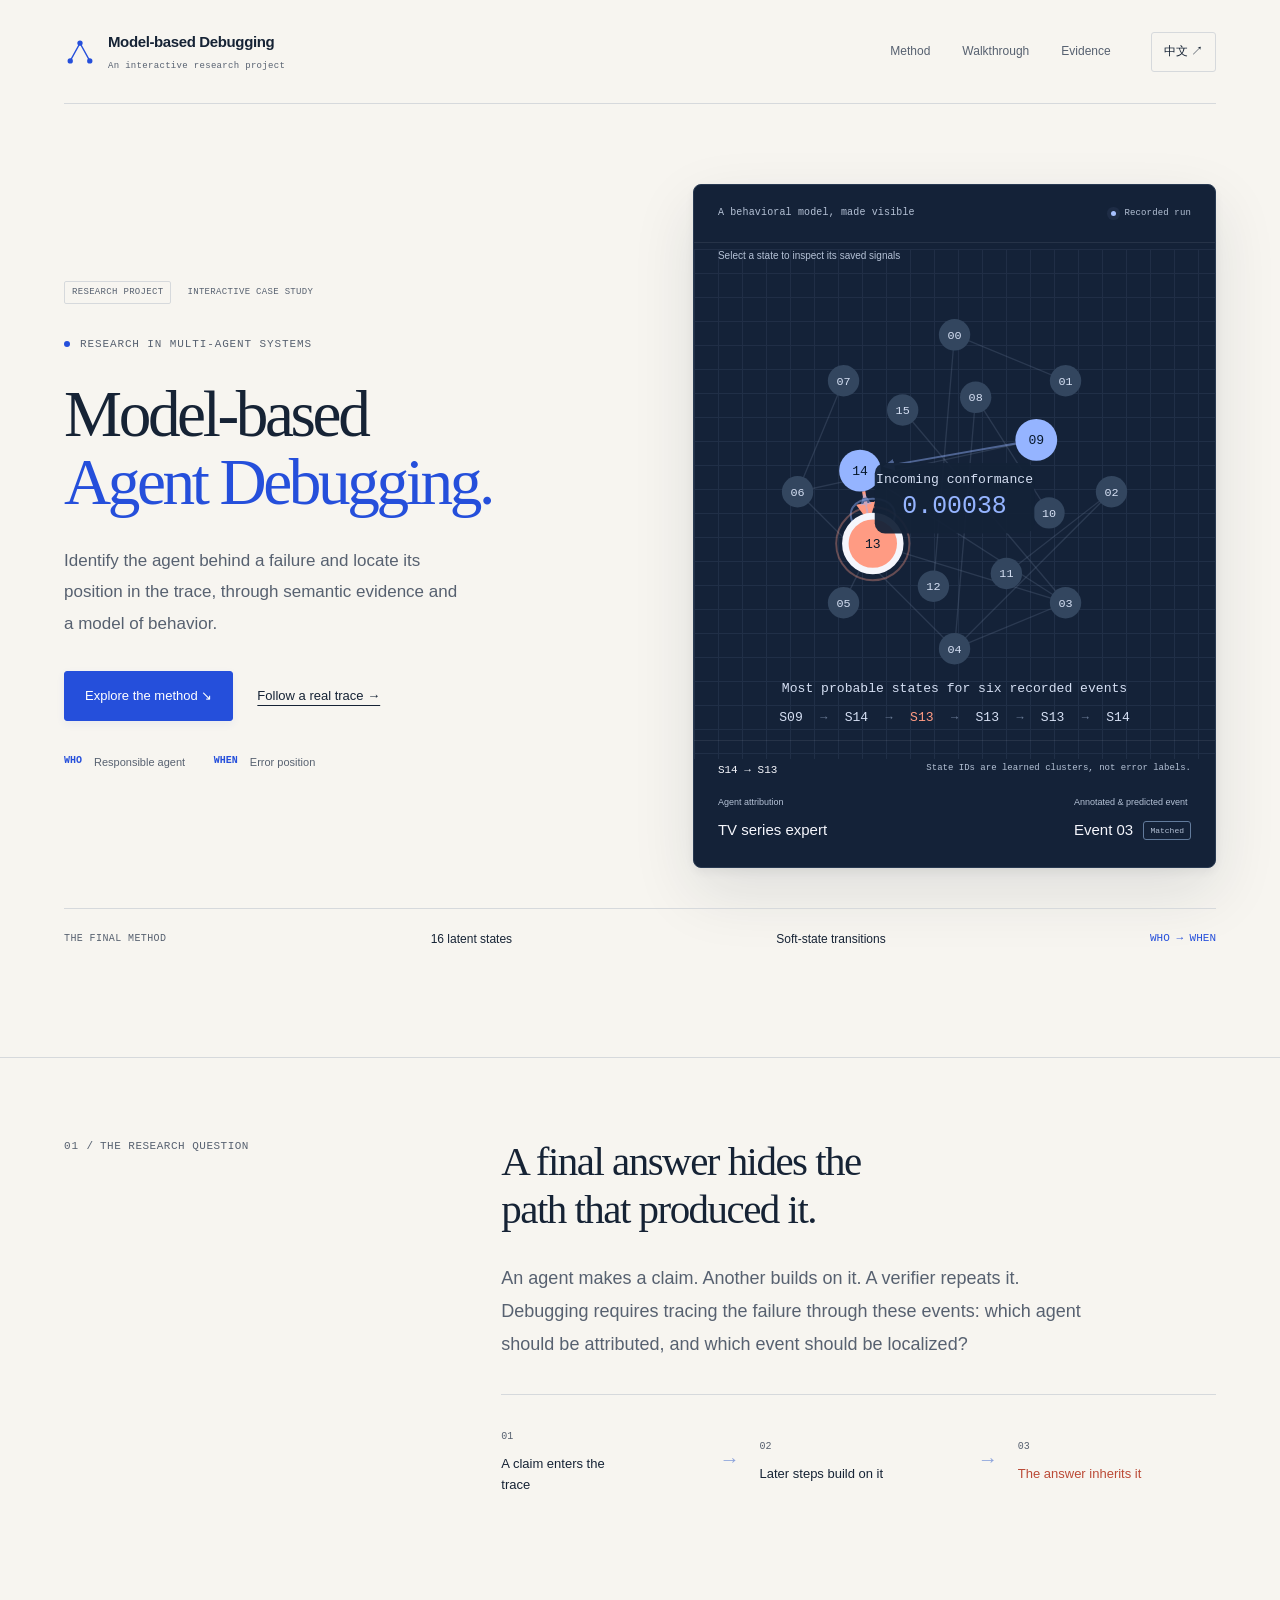
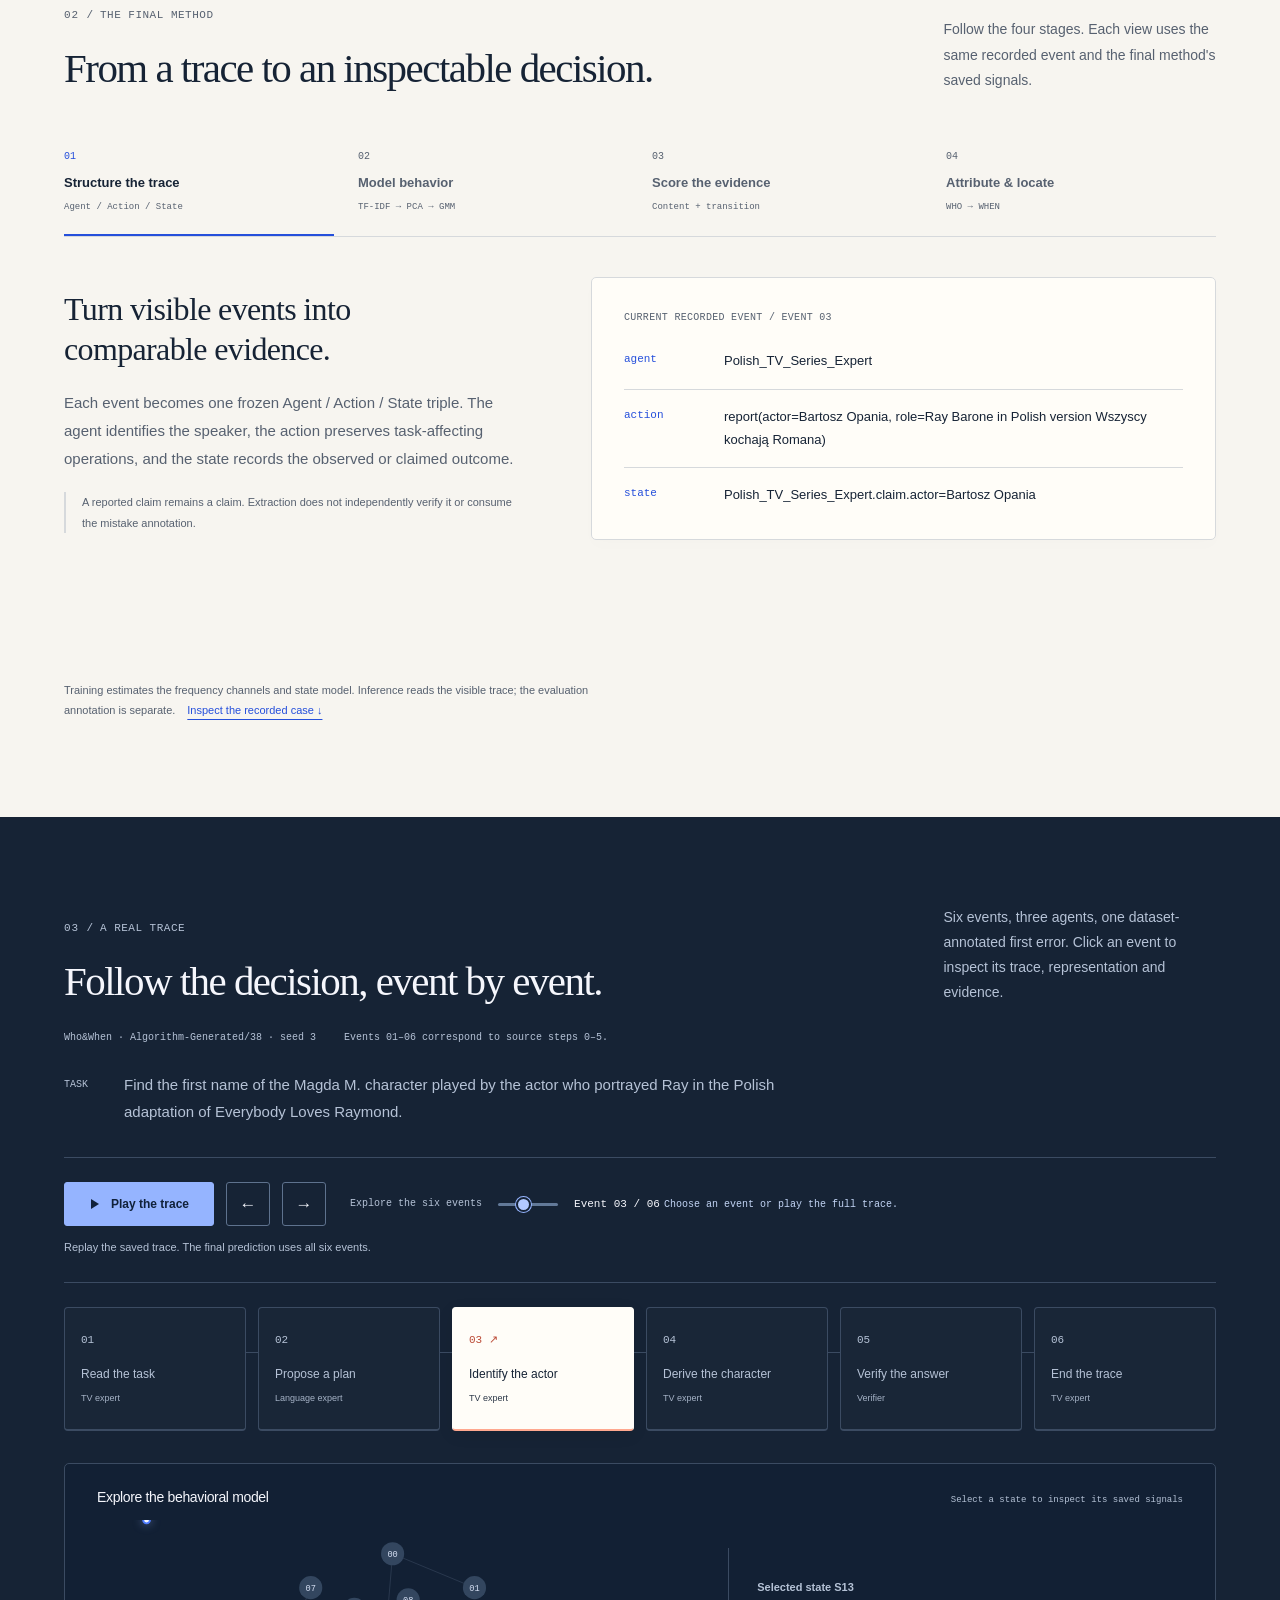
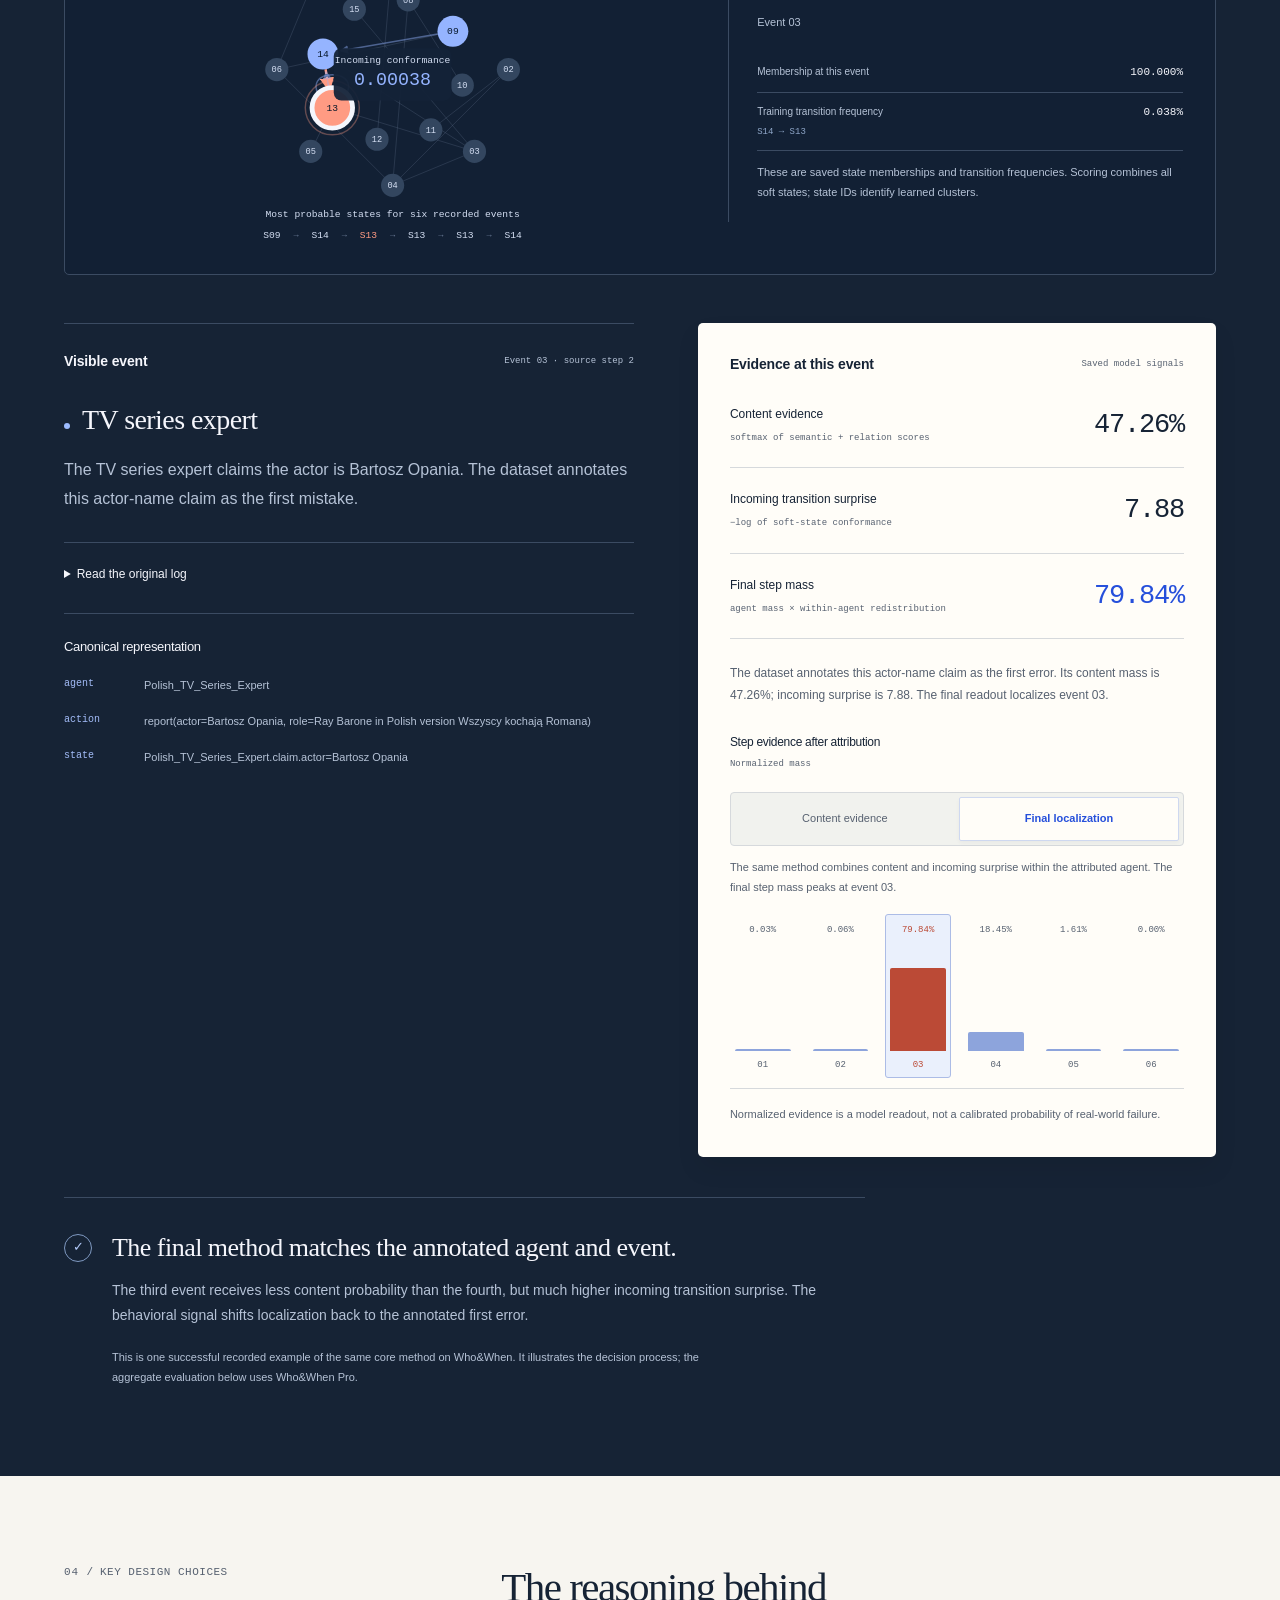
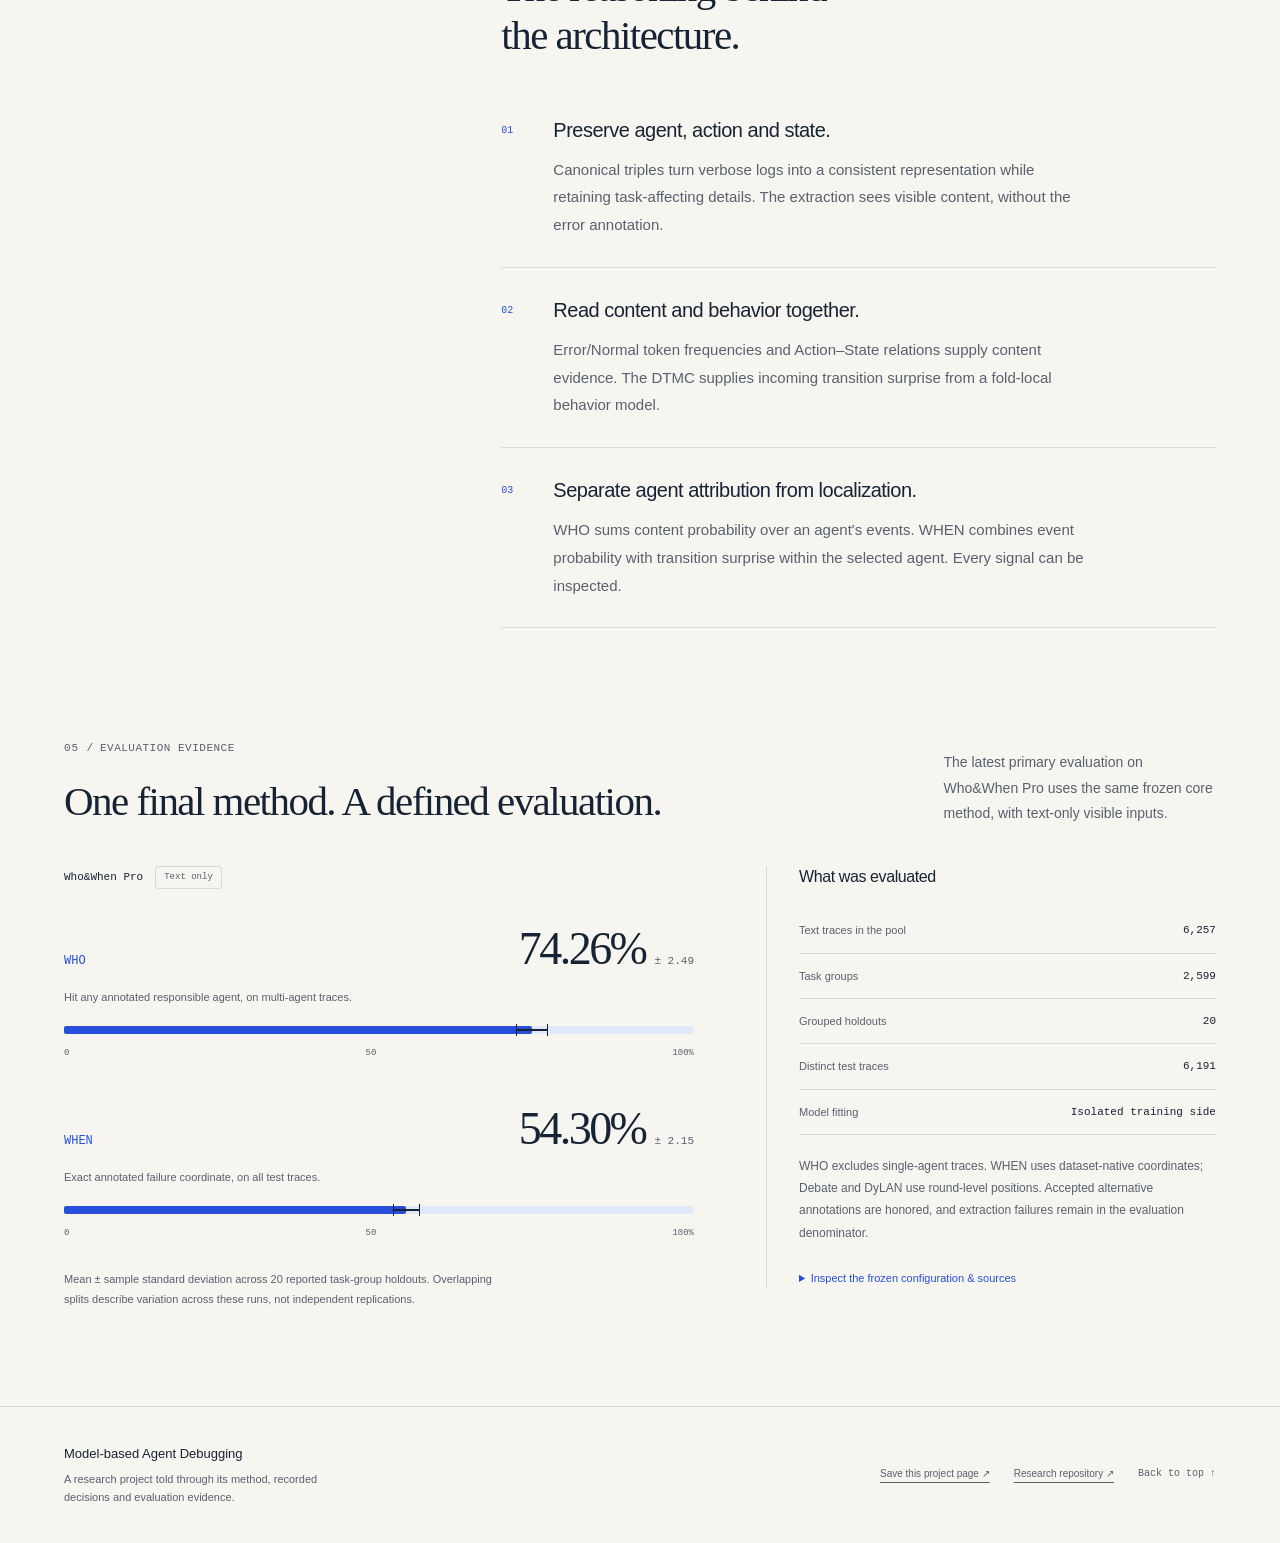
==== commit 5facb5a5: "Add recorded trace playback and interactive model exploration" ====
--- a/docs/index.html
+++ b/docs/index.html
@@ -1,6 +1,7 @@
 <!doctype html>
 <html lang="en">
 <head>
+  <script>window.PORTFOLIO_ASSET_VERSION='65e4f824ee62';</script>
   <meta charset="utf-8">
   <meta name="viewport" content="width=device-width,initial-scale=1">
   <meta name="description" content="An interactive research project on model-based failure attribution in multi-agent systems. Explore one final method through a recorded trace and evaluation evidence.">
@@ -10,24 +11,25 @@
   <meta property="og:title" content="Model-based Agent Debugging · Interactive Research Project">
   <meta property="og:description" content="Who caused the failure? Where did it begin? Explore a research method through a real multi-agent trace, a behavioral model, and evaluation evidence.">
   <meta property="og:type" content="website">
-  <link rel="stylesheet" href="./portfolio.css">
-  <script src="./portfolio.js" defer></script>
+  <link rel="stylesheet" href="./portfolio.css?v=65e4f824ee62">
+  <script src="./portfolio.js?v=65e4f824ee62" defer></script>
+  <script src="./interactions.js?v=65e4f824ee62" defer></script>
 </head>
 <body>
   <a href="#main" class="skip-link">Skip to content</a>
   <header class="site-header"><a class="project-brand" href="#main"><svg viewBox="0 0 36 36" aria-hidden="true"><path d="M7 28L18 8L29 28"/><circle cx="7" cy="28" r="3"/><circle cx="18" cy="8" r="3"/><circle cx="29" cy="28" r="3"/></svg><span>Model-based Debugging<small data-i18n="brandSub">An interactive research project</small></span></a><nav aria-label="Main navigation"><a href="#method" data-i18n="navMethod">Method</a><a href="#case" data-i18n="navCase">Walkthrough</a><a href="#evidence" data-i18n="navEvidence">Evidence</a></nav><button id="language-toggle" class="language-button" aria-label="切换中文">中文 ↗</button><div class="nav-progress" aria-hidden="true"><span id="reading-progress"></span></div></header>
   <main id="main">
-    <section class="hero section-wrap"><div class="hero-copy"><div class="project-edition"><span data-i18n="editionLabel">Research project</span><span data-i18n="editionType">Interactive case study</span></div><p class="project-kicker" data-i18n="heroKicker">Research in multi-agent systems</p><h1 data-i18n-html="heroTitle">Model-based<br><span>Agent Debugging.</span></h1><p class="hero-description" data-i18n="heroDescription">Identify the agent behind a failure and locate its position in the trace, through semantic evidence and a model of behavior.</p><div class="hero-actions"><a href="#method" class="primary-link" data-i18n="exploreMethod">Explore the method ↘</a><a href="#case" class="quiet-link" data-i18n="followCase">Follow a real trace →</a></div><div class="project-scope"><span>WHO</span><p data-i18n="scopeWho">Responsible agent</p><span>WHEN</span><p data-i18n="scopeWhen">Error position</p></div></div><div class="hero-visual"><div class="visual-heading"><span data-i18n="behaviorMap">A behavioral model, made visible</span><span class="live-indicator" data-i18n="recordedRun">Recorded run</span></div><div id="hero-graph" class="model-graph"></div><div class="visual-footer"><span id="hero-state-label">S14 → S13</span><span data-i18n="graphNote">State IDs are learned clusters, not error labels.</span></div><div class="hero-result"><div><span data-i18n="agentOutput">Agent attribution</span><strong data-i18n="tvAgent">TV series expert</strong></div><div><span data-i18n="positionOutput">Annotated & predicted event</span><strong><span data-i18n="eventWord">Event</span> 03 <span class="result-match" data-i18n="matched">Matched</span></strong></div></div></div><div class="hero-caption"><span data-i18n="finalCore">The final method</span><strong>16 <span data-i18n="latentStates">latent states</span></strong><strong data-i18n="softTransitions">Soft-state transitions</strong><strong>WHO <span aria-hidden="true">→</span> WHEN</strong></div></section>
+    <section class="hero section-wrap"><div class="hero-copy"><div class="project-edition"><span data-i18n="editionLabel">Research project</span><span data-i18n="editionType">Interactive case study</span></div><p class="project-kicker" data-i18n="heroKicker">Research in multi-agent systems</p><h1 data-i18n-html="heroTitle">Model-based<br><span>Agent Debugging.</span></h1><p class="hero-description" data-i18n="heroDescription">Identify the agent behind a failure and locate its position in the trace, through semantic evidence and a model of behavior.</p><div class="hero-actions"><a href="#method" class="primary-link" data-i18n="exploreMethod">Explore the method ↘</a><a href="#case" class="quiet-link" data-i18n="followCase">Follow a real trace →</a></div><div class="project-scope"><span>WHO</span><p data-i18n="scopeWho">Responsible agent</p><span>WHEN</span><p data-i18n="scopeWhen">Error position</p></div></div><div class="hero-visual"><div class="visual-heading"><span data-i18n="behaviorMap">A behavioral model, made visible</span><span class="live-indicator" data-i18n="recordedRun">Recorded run</span></div><p class="graph-help" data-i18n="stateHint">Select a state to inspect its saved signals</p><div id="hero-graph" class="model-graph"></div><div id="hero-inspector" class="graph-inspector hero-inspector" role="status" aria-live="polite"></div><div class="visual-footer"><span id="hero-state-label">S14 → S13</span><span data-i18n="graphNote">State IDs are learned clusters, not error labels.</span></div><div class="hero-result"><div><span data-i18n="agentOutput">Agent attribution</span><strong data-i18n="tvAgent">TV series expert</strong></div><div><span data-i18n="positionOutput">Annotated & predicted event</span><strong><span data-i18n="eventWord">Event</span> 03 <span class="result-match" data-i18n="matched">Matched</span></strong></div></div></div><div class="hero-caption"><span data-i18n="finalCore">The final method</span><strong>16 <span data-i18n="latentStates">latent states</span></strong><strong data-i18n="softTransitions">Soft-state transitions</strong><strong>WHO <span aria-hidden="true">→</span> WHEN</strong></div></section>
 
-    <section class="problem-section section-wrap"><div class="section-index">01 / <span data-i18n="problemLabel">The research question</span></div><div class="problem-body"><h2 data-i18n="problemTitle">A final answer hides the path that produced it.</h2><p data-i18n="problemBody">An agent makes a claim. Another builds on it. A verifier repeats it. Debugging requires tracing the failure through these events: which agent should be attributed, and which event should be localized?</p><div class="failure-sequence"><div><span>01</span><p data-i18n="sequence1">A claim enters the trace</p></div><span class="sequence-arrow" aria-hidden="true">→</span><div><span>02</span><p data-i18n="sequence2">Later steps build on it</p></div><span class="sequence-arrow" aria-hidden="true">→</span><div><span>03</span><p data-i18n="sequence3">The answer inherits it</p></div></div></div></section>
+    <section class="problem-section section-wrap"><div class="section-index">01 / <span data-i18n="problemLabel">The research question</span></div><div class="problem-body" data-reveal><h2 data-i18n="problemTitle">A final answer hides the path that produced it.</h2><p data-i18n="problemBody">An agent makes a claim. Another builds on it. A verifier repeats it. Debugging requires tracing the failure through these events: which agent should be attributed, and which event should be localized?</p><div class="failure-sequence"><div><span>01</span><p data-i18n="sequence1">A claim enters the trace</p></div><span class="sequence-arrow" aria-hidden="true">→</span><div><span>02</span><p data-i18n="sequence2">Later steps build on it</p></div><span class="sequence-arrow" aria-hidden="true">→</span><div><span>03</span><p data-i18n="sequence3">The answer inherits it</p></div></div></div></section>
 
-    <section id="method" class="method-section section-wrap"><div class="section-top"><div><div class="section-index">02 / <span data-i18n="methodLabel">The final method</span></div><h2 data-i18n="methodTitle">From a trace to an inspectable decision.</h2></div><p data-i18n="methodIntro">Follow the four stages. Each view uses the same recorded event and the final method's saved signals.</p></div><div class="method-tabs" role="tablist" aria-label="Method stages"><button id="stage-tab-0" data-stage="0" role="tab" aria-selected="true" aria-controls="method-panel"><span>01</span><strong data-i18n="stage1">Structure the trace</strong><small data-i18n="stage1Caption">Agent / Action / State</small></button><button id="stage-tab-1" data-stage="1" role="tab" aria-selected="false" aria-controls="method-panel" tabindex="-1"><span>02</span><strong data-i18n="stage2">Model behavior</strong><small data-i18n="stage2Caption">TF-IDF → PCA → GMM</small></button><button id="stage-tab-2" data-stage="2" role="tab" aria-selected="false" aria-controls="method-panel" tabindex="-1"><span>03</span><strong data-i18n="stage3">Score the evidence</strong><small data-i18n="stage3Caption">Content + transition</small></button><button id="stage-tab-3" data-stage="3" role="tab" aria-selected="false" aria-controls="method-panel" tabindex="-1"><span>04</span><strong data-i18n="stage4">Attribute & locate</strong><small data-i18n="stage4Caption">WHO → WHEN</small></button></div><div id="method-panel" role="tabpanel" aria-labelledby="stage-tab-0" tabindex="0"></div><div class="method-caption"><span data-i18n="fitNote">Training estimates the frequency channels and state model. Inference reads the visible trace; the evaluation annotation is separate.</span><a href="#case" data-i18n="inspectCase">Inspect the recorded case ↓</a></div></section>
+    <section id="method" class="method-section section-wrap"><div class="section-top" data-reveal><div><div class="section-index">02 / <span data-i18n="methodLabel">The final method</span></div><h2 data-i18n="methodTitle">From a trace to an inspectable decision.</h2></div><p data-i18n="methodIntro">Follow the four stages. Each view uses the same recorded event and the final method's saved signals.</p></div><div class="method-tabs" role="tablist" aria-label="Method stages"><button id="stage-tab-0" data-stage="0" role="tab" aria-selected="true" aria-controls="method-panel"><span>01</span><strong data-i18n="stage1">Structure the trace</strong><small data-i18n="stage1Caption">Agent / Action / State</small></button><button id="stage-tab-1" data-stage="1" role="tab" aria-selected="false" aria-controls="method-panel" tabindex="-1"><span>02</span><strong data-i18n="stage2">Model behavior</strong><small data-i18n="stage2Caption">TF-IDF → PCA → GMM</small></button><button id="stage-tab-2" data-stage="2" role="tab" aria-selected="false" aria-controls="method-panel" tabindex="-1"><span>03</span><strong data-i18n="stage3">Score the evidence</strong><small data-i18n="stage3Caption">Content + transition</small></button><button id="stage-tab-3" data-stage="3" role="tab" aria-selected="false" aria-controls="method-panel" tabindex="-1"><span>04</span><strong data-i18n="stage4">Attribute & locate</strong><small data-i18n="stage4Caption">WHO → WHEN</small></button></div><div id="method-panel" role="tabpanel" aria-labelledby="stage-tab-0" tabindex="0"></div><div class="method-caption"><span data-i18n="fitNote">Training estimates the frequency channels and state model. Inference reads the visible trace; the evaluation annotation is separate.</span><a href="#case" data-i18n="inspectCase">Inspect the recorded case ↓</a></div></section>
 
-    <section id="case" class="case-section"><div class="section-wrap"><div class="section-top"><div><div class="section-index">03 / <span data-i18n="caseLabel">A real trace</span></div><h2 data-i18n="caseTitle">Follow the decision, event by event.</h2></div><p data-i18n="caseIntro">Six events, three agents, one dataset-annotated first error. Click an event to inspect its trace, representation and evidence.</p></div><div class="case-meta"><span>Who&When · Algorithm-Generated/38 · seed 3</span><span data-i18n="caseIndexNote">Events 01–06 correspond to source steps 0–5.</span></div><div class="task-line"><span data-i18n="taskLabel">Task</span><p data-i18n="caseTask">Find the first name of the Magda M. character played by the actor who portrayed Ray in the Polish adaptation of Everybody Loves Raymond.</p></div><div id="trace-timeline" class="trace-timeline" role="group" aria-label="Choose an event"></div><div class="case-layout"><article class="trace-pane"><div class="pane-heading"><h3 data-i18n="visibleEvent">Visible event</h3><span id="selected-event-label"></span></div><div class="trace-speaker"><span id="speaker-dot"></span><strong id="selected-speaker"></strong></div><p id="event-summary" class="event-summary"></p><details class="original-log"><summary data-i18n="originalLog">Read the original log</summary><pre id="original-content"></pre></details><div class="representation"><h3 data-i18n="semanticTriple">Canonical representation</h3><dl id="case-triple"></dl></div></article><article class="evidence-pane"><div class="pane-heading"><h3 data-i18n="eventEvidence">Evidence at this event</h3><span class="pane-tag" data-i18n="savedSignals">Saved model signals</span></div><div id="event-signals"></div><div id="event-explanation" class="event-explanation" role="status" aria-live="polite"></div><div class="distribution-heading"><h3 data-i18n="stepDistribution">Step evidence after attribution</h3><span data-i18n="normalizedEvidence">Normalized mass</span></div><div id="step-distribution"></div><p class="signal-footnote" data-i18n="massNote">Normalized evidence is a model readout, not a calibrated probability of real-world failure.</p></article></div><div class="case-takeaway"><span class="match-icon" aria-hidden="true">✓</span><div><h3 data-i18n="caseOutcome">The final method matches the annotated agent and event.</h3><p data-i18n="caseTakeaway">The third event receives less content probability than the fourth, but much higher incoming transition surprise. The behavioral signal shifts localization back to the annotated first error.</p></div></div><p class="case-qualification" data-i18n="caseQualification">This is one successful recorded example of the same core method on Who&When. It illustrates the decision process; the aggregate evaluation below uses Who&When Pro.</p></div></section>
+    <section id="case" class="case-section"><div class="section-wrap"><div class="section-top" data-reveal><div><div class="section-index">03 / <span data-i18n="caseLabel">A real trace</span></div><h2 data-i18n="caseTitle">Follow the decision, event by event.</h2></div><p data-i18n="caseIntro">Six events, three agents, one dataset-annotated first error. Click an event to inspect its trace, representation and evidence.</p></div><div class="case-meta"><span>Who&When · Algorithm-Generated/38 · seed 3</span><span data-i18n="caseIndexNote">Events 01–06 correspond to source steps 0–5.</span></div><div class="task-line"><span data-i18n="taskLabel">Task</span><p data-i18n="caseTask">Find the first name of the Magda M. character played by the actor who portrayed Ray in the Polish adaptation of Everybody Loves Raymond.</p></div><div class="case-controls trace-playback"><div class="playback-actions"><button id="trace-play" class="playback-mainbutton" aria-pressed="false" disabled><span class="play-icon" aria-hidden="true">▶</span><span id="trace-play-label">Play the trace</span></button><button id="trace-prev" class="playback-step" aria-label="Previous event" disabled>←</button><button id="trace-next" class="playback-step" aria-label="Next event" disabled>→</button></div><label class="trace-scrubber" for="trace-scrubber"><span data-i18n="scrubLabel">Explore the six events</span><input id="trace-scrubber" type="range" min="0" max="5" value="2" step="1" disabled><output id="playback-position" for="trace-scrubber">03 / 06</output></label><p id="playback-status" class="playback-hint" role="status" aria-live="polite"></p><p class="playback-hint" data-i18n="playbackScope">Replay the saved trace. The final prediction uses all six events.</p></div><div id="trace-timeline" class="trace-timeline" role="group" aria-label="Choose an event"></div><div class="case-model"><div class="case-model-header"><h3 data-i18n="stateExplorer">Explore the behavioral model</h3><span data-i18n="stateHint">Select a state to inspect its saved signals</span></div><div id="case-graph" class="model-graph"></div><div id="case-inspector" class="graph-inspector" role="status" aria-live="polite"></div></div><div class="case-layout"><article class="trace-pane"><div class="pane-heading"><h3 data-i18n="visibleEvent">Visible event</h3><span id="selected-event-label"></span></div><div class="trace-speaker"><span id="speaker-dot"></span><strong id="selected-speaker"></strong></div><p id="event-summary" class="event-summary"></p><details class="original-log"><summary data-i18n="originalLog">Read the original log</summary><pre id="original-content"></pre></details><div class="representation"><h3 data-i18n="semanticTriple">Canonical representation</h3><dl id="case-triple"></dl></div></article><article class="evidence-pane"><div class="pane-heading"><h3 data-i18n="eventEvidence">Evidence at this event</h3><span class="pane-tag" data-i18n="savedSignals">Saved model signals</span></div><div id="event-signals"></div><div id="event-explanation" class="event-explanation" role="status" aria-live="polite"></div><div class="distribution-heading"><h3 id="distribution-title" data-i18n="stepDistribution">Step evidence after attribution</h3><span data-i18n="normalizedEvidence">Normalized mass</span></div><div class="evidence-toggle" role="group" aria-label="Compare recorded evidence"><button id="evidence-content" aria-pressed="false" data-i18n="contentView">Content evidence</button><button id="evidence-fused" aria-pressed="true" data-i18n="finalView">Final localization</button></div><p id="evidence-mode-note" class="evidence-mode-note"></p><div id="step-distribution"></div><p class="signal-footnote" data-i18n="massNote">Normalized evidence is a model readout, not a calibrated probability of real-world failure.</p></article></div><div class="case-takeaway"><span class="match-icon" aria-hidden="true">✓</span><div><h3 data-i18n="caseOutcome">The final method matches the annotated agent and event.</h3><p data-i18n="caseTakeaway">The third event receives less content probability than the fourth, but much higher incoming transition surprise. The behavioral signal shifts localization back to the annotated first error.</p></div></div><p class="case-qualification" data-i18n="caseQualification">This is one successful recorded example of the same core method on Who&When. It illustrates the decision process; the aggregate evaluation below uses Who&When Pro.</p></div></section>
 
-    <section class="choices-section section-wrap"><div class="section-index">04 / <span data-i18n="choicesLabel">Key design choices</span></div><div class="choices-body"><h2 data-i18n="choicesTitle">The reasoning behind the architecture.</h2><div class="design-choice"><span>01</span><div><h3 data-i18n="choice1Title">Preserve agent, action and state.</h3><p data-i18n="choice1Body">Canonical triples turn verbose logs into a consistent representation while retaining task-affecting details. The extraction sees visible content, without the error annotation.</p></div></div><div class="design-choice"><span>02</span><div><h3 data-i18n="choice2Title">Read content and behavior together.</h3><p data-i18n="choice2Body">Error/Normal token frequencies and Action–State relations supply content evidence. The DTMC supplies incoming transition surprise from a fold-local behavior model.</p></div></div><div class="design-choice"><span>03</span><div><h3 data-i18n="choice3Title">Separate agent attribution from localization.</h3><p data-i18n="choice3Body">WHO sums content probability over an agent's events. WHEN combines event probability with transition surprise within the selected agent. Every signal can be inspected.</p></div></div></div></section>
+    <section class="choices-section section-wrap"><div class="section-index">04 / <span data-i18n="choicesLabel">Key design choices</span></div><div class="choices-body"><h2 data-i18n="choicesTitle">The reasoning behind the architecture.</h2><div class="design-choice" data-reveal><span>01</span><div><h3 data-i18n="choice1Title">Preserve agent, action and state.</h3><p data-i18n="choice1Body">Canonical triples turn verbose logs into a consistent representation while retaining task-affecting details. The extraction sees visible content, without the error annotation.</p></div></div><div class="design-choice" data-reveal><span>02</span><div><h3 data-i18n="choice2Title">Read content and behavior together.</h3><p data-i18n="choice2Body">Error/Normal token frequencies and Action–State relations supply content evidence. The DTMC supplies incoming transition surprise from a fold-local behavior model.</p></div></div><div class="design-choice" data-reveal><span>03</span><div><h3 data-i18n="choice3Title">Separate agent attribution from localization.</h3><p data-i18n="choice3Body">WHO sums content probability over an agent's events. WHEN combines event probability with transition surprise within the selected agent. Every signal can be inspected.</p></div></div></div></section>
 
-    <section id="evidence" class="evaluation-section section-wrap"><div class="section-top"><div><div class="section-index">05 / <span data-i18n="evaluationLabel">Evaluation evidence</span></div><h2 data-i18n="evaluationTitle">One final method. A defined evaluation.</h2></div><p data-i18n="evaluationIntro">The latest primary evaluation on Who&When Pro uses the same frozen core method, with text-only visible inputs.</p></div><div class="evaluation-layout"><div class="evaluation-results"><div class="benchmark-label">Who&When Pro <span data-i18n="textOnly">Text only</span></div><div id="evaluation-metrics"></div><p data-i18n="sdNote">Mean ± sample standard deviation across 20 reported task-group holdouts. Overlapping splits describe variation across these runs, not independent replications.</p></div><div class="protocol-summary"><h3 data-i18n="protocolTitle">What was evaluated</h3><dl id="protocol-facts"></dl><p id="evaluation-coordinate-note"></p><details><summary data-i18n="technicalDetails">Inspect the frozen configuration & sources</summary><div id="method-config"></div><div id="source-evidence"></div></details></div></div></section>
+    <section id="evidence" class="evaluation-section section-wrap"><div class="section-top" data-reveal><div><div class="section-index">05 / <span data-i18n="evaluationLabel">Evaluation evidence</span></div><h2 data-i18n="evaluationTitle">One final method. A defined evaluation.</h2></div><p data-i18n="evaluationIntro">The latest primary evaluation on Who&When Pro uses the same frozen core method, with text-only visible inputs.</p></div><div class="evaluation-layout" data-reveal><div class="evaluation-results"><div class="benchmark-label">Who&When Pro <span data-i18n="textOnly">Text only</span></div><div id="evaluation-metrics"></div><p data-i18n="sdNote">Mean ± sample standard deviation across 20 reported task-group holdouts. Overlapping splits describe variation across these runs, not independent replications.</p></div><div class="protocol-summary"><h3 data-i18n="protocolTitle">What was evaluated</h3><dl id="protocol-facts"></dl><p id="evaluation-coordinate-note"></p><details><summary data-i18n="technicalDetails">Inspect the frozen configuration & sources</summary><div id="method-config"></div><div id="source-evidence"></div></details></div></div></section>
   </main>
   <footer class="site-footer section-wrap"><div><strong>Model-based Agent Debugging</strong><p data-i18n="footerNote">A research project told through its method, recorded decisions and evaluation evidence.</p></div><a class="quiet-link" id="download-project" href="./project.html" download="model-based-agent-debugging.html" data-i18n="downloadProject">Save this project page ↗</a><a class="quiet-link source-link" href="https://github.com/davidpengrj/Model-based_LLM_Agent_Debugging" target="_blank" rel="noopener noreferrer" data-i18n="sourceCode">Research repository ↗</a><a href="#main" class="back-top" data-i18n="backTop">Back to top ↑</a></footer>
   <div id="load-error" role="alert" hidden></div>
--- a/docs/portfolio.css
+++ b/docs/portfolio.css
@@ -94,8 +94,24 @@
 .model-graph text { font-family: var(--mono); }
 .state-node circle { transition: r .2s ease, fill .2s ease; }
 .state-node:hover circle { stroke: var(--graph-label); stroke-width: 1.5px; }
-.active-transition { stroke-dasharray: 5 3; animation: trace-flow 8s linear infinite; }
+.active-transition { stroke-dasharray: 5 3; animation: trace-flow 1.2s linear 1; }
 .state-halo { stroke-width: 1.5px; }
+.state-node[role="button"] { cursor: pointer; outline: none; }
+.state-node[role="button"]:focus-visible > circle:not(.state-halo), .state-node[aria-pressed="true"] > circle:not(.state-halo) { stroke: var(--on-forest); stroke-width: 3px; }
+.state-node[role="button"]:hover > circle:not(.state-halo) { stroke: var(--on-forest); stroke-width: 2px; }
+.state-node text { pointer-events: none; }
+.graph-particle { fill: var(--on-forest); stroke: var(--graph-active); stroke-width: 2px; pointer-events: none; filter: drop-shadow(0 0 5px #95b4ff80); }
+.graph-inspector { position: relative; min-width: 0; color: var(--on-forest-soft); font-size: 11px; line-height: 1.8; }
+.graph-inspector h3 { color: var(--on-forest); font-size: 14px; font-weight: 500; }
+.graph-help { position: relative; margin: 4px 24px 12px; color: var(--on-forest-soft); font-size: 10px; line-height: 1.8; }
+.graph-inspector p { margin-top: 12px; }
+.graph-inspector dl { margin: 20px 0 0; }
+dl.graph-inspector { margin-block: 0; }
+.graph-inspector dl > div, dl.graph-inspector > div { display: grid; grid-template-columns: minmax(0, 1fr) auto; gap: 12px; padding-block: 10px; border-bottom: 1px solid var(--forest-line); }
+.graph-inspector dt { font-size: 10px; }
+.graph-inspector dt > small { display: block; margin-top: 4px; color: #8fa6c8; font-family: var(--mono); font-size: 9px; line-height: 1.6; }
+.graph-inspector dd { margin: 0; color: var(--on-forest); font-family: var(--mono); font-size: 11px; overflow-wrap: anywhere; }
+.hero-visual > .graph-inspector { margin: 8px 24px 20px; padding-top: 16px; border-top: 1px solid var(--forest-line); }
 .visual-footer { position: relative; margin-top: auto; display: flex; justify-content: space-between; flex-wrap: wrap; gap: 8px 16px; border-top: 1px solid #ffffff14; color: var(--on-forest-soft); padding: 20px 24px 12px; font-family: var(--mono); font-size: 9px; }
 .visual-footer > span:first-child { color: var(--on-forest); font-size: 11px; }
 .hero-result { position: relative; display: flex; align-items: baseline; justify-content: space-between; flex-wrap: wrap; gap: 16px 20px; font-size: 12px; }
@@ -183,7 +199,30 @@
 .case-meta { display: flex; flex-wrap: wrap; gap: 8px 28px; font-family: var(--mono); font-size: 10px; color: var(--on-forest-soft); line-height: 1.8; }
 .task-line { display: grid; grid-template-columns: 48px minmax(0, 1fr); gap: 12px; font-size: 15px; line-height: 1.8; color: var(--on-forest-soft); max-width: 91ch; margin-top: 24px; }
 .task-line > span { font-family: var(--mono); font-size: 10px; margin-top: 5px; text-transform: uppercase; }
+.case-controls { display: flex; align-items: center; flex-wrap: wrap; gap: 12px; margin-top: 32px; padding-block: 24px; border-top: 1px solid var(--forest-line); border-bottom: 1px solid var(--forest-line); }
+.case-controls button { display: inline-flex; align-items: center; justify-content: center; gap: 10px; min-height: 44px; border: 1px solid #5e728e; border-radius: 3px; background: transparent; color: var(--on-forest); font-size: 12px; line-height: 1.5; transition: background-color .2s ease, border-color .2s ease; }
+.case-controls button:hover:not(:disabled) { background: #26374e; border-color: #95b4ff; }
+.case-controls button:disabled { cursor: default; opacity: .4; }
+.playback-actions { display: flex; align-items: center; gap: 12px; min-width: 0; }
+.case-controls .playback-mainbutton { min-width: 150px; padding: 10px 16px; border-color: #95b4ff; background: #95b4ff; color: #10213a; font-weight: 600; }
+.case-controls .playback-mainbutton:hover { background: #b2c9ff; border-color: #b2c9ff; }
+#trace-prev, #trace-next { flex: 0 0 44px; width: 44px; padding: 8px; font-size: 17px; }
+.play-icon { position: relative; display: inline-block; width: 12px; height: 14px; flex: 0 0 auto; font-size: 0; }
+.play-icon::before { content: ""; position: absolute; top: 2px; left: 2px; border-top: 5px solid transparent; border-bottom: 5px solid transparent; border-left: 8px solid currentColor; }
+.playback-mainbutton[aria-pressed="true"] .play-icon::before, .playback-mainbutton.is-playing .play-icon::before { top: 1px; left: 1px; height: 12px; width: 10px; border: 0; border-inline: 3px solid currentColor; }
+.trace-scrubber { display: flex; flex: 1 1 240px; align-items: center; gap: 16px; min-width: 0; min-height: 44px; margin-left: 12px; }
+.trace-scrubber > span { font-family: var(--mono); font-size: 10px; white-space: nowrap; color: var(--on-forest-soft); }
+#trace-scrubber { appearance: none; -webkit-appearance: none; min-width: 60px; flex: 1; width: 100%; height: 24px; margin: 0; cursor: pointer; background: transparent; border-radius: 3px; accent-color: #95b4ff; }
+#trace-scrubber::-webkit-slider-runnable-track { height: 3px; background: #627998; border-radius: 3px; }
+#trace-scrubber::-moz-range-track { height: 3px; background: #627998; border-radius: 3px; }
+#trace-scrubber::-webkit-slider-thumb { appearance: none; -webkit-appearance: none; width: 15px; height: 15px; margin-top: -6px; background: #b2c9ff; border: 2px solid var(--ink); border-radius: 50%; box-shadow: 0 0 0 1px #95b4ff; }
+#trace-scrubber::-moz-range-thumb { width: 11px; height: 11px; background: #b2c9ff; border: 2px solid var(--ink); border-radius: 50%; box-shadow: 0 0 0 1px #95b4ff; }
+#trace-scrubber:focus-visible { outline: 2px solid #95b4ff; outline-offset: 5px; }
+#playback-position { color: var(--on-forest); font-family: var(--mono); font-size: 11px; white-space: nowrap; }
+#playback-status { flex: 1 1 100%; margin: 0; color: #c2d4f5; font-family: var(--mono); font-size: 10px; line-height: 1.7; }
+.case-controls .playback-hint { flex: 1 1 100%; max-width: 92ch; margin: 0; color: var(--on-forest-soft); font-size: 11px; line-height: 1.8; }
 .trace-timeline { display: grid; grid-template-columns: repeat(6, minmax(0, 1fr)); gap: 12px; margin-top: 40px; }
+.case-controls + .trace-timeline { margin-top: 24px; }
 .trace-event { position: relative; min-width: 0; min-height: 124px; padding: 20px 16px; border: 1px solid var(--forest-line); border-bottom: 2px solid var(--forest-line); border-radius: 4px; color: var(--on-forest-soft); background: #ffffff03; text-align: left; font-size: 12px; line-height: 1.6; overflow-wrap: anywhere; transition: background-color .2s ease, color .2s ease, border-color .2s ease, transform .2s ease; }
 .trace-event:not(:last-child)::after { content: ""; position: absolute; right: -13px; top: 44px; height: 1px; width: 12px; background: var(--forest-line); }
 .trace-event:hover { background: #26374e; border-color: #687d9c; transform: translateY(-3px); }
@@ -195,6 +234,13 @@
 .trace-event.error-event .event-number { color: var(--error-light); }
 .trace-event.error-event.selected .event-number, .trace-event.error-event[aria-pressed="true"] .event-number { color: var(--error); }
 .trace-event.error-event[aria-pressed="true"] { border-bottom-color: var(--error-light); }
+.case-model { display: grid; grid-template-columns: minmax(0, 1.3fr) minmax(0, 1fr); align-items: center; gap: 12px 40px; margin-top: 32px; padding: 24px 32px; border: 1px solid var(--forest-line); border-radius: 5px; background: #122034; }
+.case-model-header { grid-column: 1 / -1; display: flex; align-items: baseline; justify-content: space-between; flex-wrap: wrap; gap: 8px 24px; }
+.case-model-header h3 { font-size: 14px; font-weight: 500; }
+.case-model-header > span { max-width: 64ch; color: var(--on-forest-soft); font-family: var(--mono); font-size: 9px; }
+.case-model .model-graph { min-height: 0; max-width: 600px; padding: 0; }
+.case-model .model-graph svg { max-height: 330px; }
+.case-model .graph-inspector { padding: 16px 0 20px 28px; border-left: 1px solid var(--forest-line); }
 .case-layout { display: grid; grid-template-columns: 1.1fr 1fr; gap: 64px; margin-top: 48px; align-items: start; }
 .trace-pane { min-width: 0; border-top: 1px solid var(--forest-line); padding-top: 28px; }
 .evidence-pane { min-width: 0; background: var(--paper); color: var(--ink); padding: 32px; border-radius: 5px; box-shadow: 0 12px 24px #00000012; }
@@ -228,11 +274,22 @@
 .distribution-heading { margin-top: 28px; font-family: var(--mono); font-size: 11px; color: var(--ink-soft); }
 .distribution-heading h3 { font-family: var(--body); font-size: 12px; font-weight: 500; color: var(--ink); }
 .distribution-heading > span { display: block; font-size: 9px; margin-top: 6px; }
+.evidence-toggle { display: grid; grid-template-columns: repeat(2, minmax(0, 1fr)); gap: 4px; padding: 4px; margin-top: 20px; border: 1px solid var(--line); border-radius: 4px; background: #f1f2ee; }
+.evidence-toggle button { min-width: 0; min-height: 44px; padding: 8px 12px; border: 1px solid transparent; border-radius: 2px; background: transparent; color: var(--ink-soft); font-size: 11px; line-height: 1.6; transition: background-color .2s ease, color .2s ease, box-shadow .2s ease; }
+.evidence-toggle button:hover { color: var(--accent); background: #e8edfa; }
+.evidence-toggle button[aria-pressed="true"] { border-color: #ced8f0; background: var(--paper); color: var(--accent); font-weight: 600; box-shadow: 0 2px 4px #1623350a; }
+.evidence-pane button:focus-visible { outline-color: var(--accent); }
+#evidence-mode-note { min-height: 3.6em; margin-top: 12px; color: var(--ink-soft); font-size: 11px; line-height: 1.8; }
 .distribution-bars { display: grid; grid-template-columns: repeat(6, minmax(0, 1fr)); gap: 12px; align-items: end; margin-top: 16px; padding-bottom: 10px; border-bottom: 1px solid var(--line); }
-.distribution-cell { min-width: 0; display: flex; flex-direction: column; justify-content: flex-end; align-items: center; height: 128px; gap: 8px; font-family: var(--mono); font-size: 9px; color: var(--ink-soft); }
-.distribution-cell > i, .distribution-cell > span:first-child { display: block; min-height: 2px; width: 100%; background: var(--olive); border-radius: 2px 2px 0 0; }
-.distribution-cell.selected > i, .distribution-cell.selected > span:first-child { background: var(--accent); }
-.distribution-cell.error > span:first-child { background: var(--error); }
+.distribution-cell { min-width: 0; display: flex; flex-direction: column; justify-content: flex-end; align-items: center; height: 164px; gap: 8px; padding: 8px 4px 4px; border: 1px solid transparent; border-radius: 3px; background: transparent; font-family: var(--mono); font-size: 9px; color: var(--ink-soft); transition: background-color .2s ease, border-color .2s ease, color .2s ease; }
+.distribution-cell:hover { background: var(--accent-soft); color: var(--ink); }
+.distribution-cell[aria-pressed="true"] { border-color: #acbce6; background: #eaf0fc; color: var(--accent); }
+.distribution-value { display: block; min-height: 15px; font-size: 9px; line-height: 1.5; }
+.distribution-column { display: flex; align-items: flex-end; width: 100%; height: 104px; flex: 0 0 104px; background: transparent; }
+.distribution-column > span { display: block; min-height: 2px; width: 100%; border-radius: 2px 2px 0 0; background: var(--olive); transition: height .65s cubic-bezier(.2,.7,.2,1), background-color .25s ease; }
+.distribution-cell.selected .distribution-column > span, .distribution-cell[aria-pressed="true"] .distribution-column > span { background: var(--accent); }
+.distribution-cell.error .distribution-column > span { background: var(--error); }
+.distribution-event, .distribution-eventlabel { display: block; font-size: 9px; line-height: 1.5; }
 .error { color: var(--error); }
 .case-section .error { color: var(--error-light); }
 .evidence-pane .error { color: var(--error); }
@@ -296,6 +353,10 @@
 
 @keyframes trace-flow { to { stroke-dashoffset: -80; } }
 @keyframes enter-page { from { opacity: 0; transform: translateY(12px); } to { opacity: 1; transform: translateY(0); } }
+@keyframes event-readout { from { opacity: .65; transform: translateY(4px); } to { opacity: 1; transform: translateY(0); } }
+.event-change { animation: event-readout .32s ease both; }
+.reveal-ready { opacity: 0; transform: translateY(20px); transition: opacity .7s ease, transform .7s cubic-bezier(.2,.7,.2,1); }
+.reveal-ready.is-visible { opacity: 1; transform: translateY(0); }
 .hero-copy { animation: enter-page .7s ease both; }
 .hero-visual { animation: enter-page .8s .12s ease both; }
 .hero-caption { animation: enter-page .7s .2s ease both; }
@@ -308,6 +369,7 @@
   .problem-section, .choices-section { gap: 48px; }
   #method-panel { gap: 40px; }
   .case-layout { gap: 40px; }
+  .case-model { gap: 16px 24px; padding: 24px; }
   .evaluation-layout { gap: 48px; }
   .stage-detail, .evidence-pane { padding: 28px; }
   .trace-event { padding-inline: 12px; }
@@ -342,6 +404,8 @@
   .trace-event { padding: 16px 10px; font-size: 11px; }
   .trace-event:not(:last-child)::after { width: 8px; right: -9px; }
   .case-layout { grid-template-columns: 1fr; gap: 32px; }
+  .case-model { grid-template-columns: minmax(0, 1.2fr) minmax(0, 1fr); gap: 12px 24px; }
+  .case-model .graph-inspector { padding-left: 20px; }
   .evidence-pane { display: block; }
   .evaluation-layout { grid-template-columns: 1.2fr 1fr; gap: 32px; }
   .protocol-summary { padding-left: 24px; }
@@ -413,6 +477,14 @@
   .method-caption { margin-top: 20px; font-size: 11px; }
   .case-section { padding-block: 52px; }
   .task-line { font-size: 13px; grid-template-columns: 36px minmax(0, 1fr); gap: 8px; }
+  .case-controls { margin-top: 24px; padding-block: 20px; gap: 10px; }
+  .playback-actions { width: 100%; gap: 10px; }
+  .case-controls .playback-mainbutton { flex: 1 1 130px; min-width: 130px; padding-inline: 12px; }
+  .trace-scrubber { display: grid; grid-template-columns: minmax(0, 1fr) auto; flex-basis: 100%; margin-left: 0; gap: 4px 16px; }
+  .trace-scrubber > span { grid-column: 1 / -1; font-size: 11px; white-space: normal; }
+  #trace-scrubber { min-width: 0; }
+  .case-controls .playback-hint { font-size: 10px; }
+  #playback-status { font-size: 9px; }
   .case-meta { font-size: 9px; }
   .trace-timeline { grid-template-columns: repeat(3, minmax(0, 1fr)); gap: 8px; margin-top: 28px; }
   .trace-event { min-height: 110px; font-size: 10px; padding: 12px 8px; }
@@ -421,6 +493,14 @@
   .trace-event::after { display: none; }
   .event-number { margin-bottom: 12px; font-size: 10px; }
   .case-layout { margin-top: 28px; gap: 32px; }
+  .case-model { grid-template-columns: 1fr; margin-top: 24px; padding: 16px; gap: 12px; }
+  .case-model-header h3 { font-size: 13px; }
+  .case-model-header > span { font-size: 9px; }
+  .case-model .model-graph { max-height: none; }
+  .case-model .model-graph svg { max-height: none; }
+  .case-model .graph-inspector { padding: 20px 0 4px; border-left: 0; border-top: 1px solid var(--forest-line); }
+  .hero-visual > .graph-inspector { margin-inline: 16px; }
+  .graph-help { margin-inline: 16px; }
   .trace-speaker { font-size: 24px; }
   .event-summary { font-size: 14px; }
   .original-log { font-size: 11px; }
@@ -431,7 +511,11 @@
   .signal-row span { font-size: 10px; }
   .signal-row strong { font-size: 23px; }
   .signal-row small { font-size: 10px; }
-  .distribution-bars { gap: 8px; }
+  .distribution-bars { gap: 4px; }
+  .distribution-cell { padding-inline: 2px; }
+  .distribution-value { font-size: 8px; }
+  .evidence-toggle button { padding-inline: 6px; font-size: 10px; }
+  #evidence-mode-note { font-size: 10px; }
   .case-takeaway { font-size: 14px; gap: 12px; margin-top: 28px; padding-top: 28px; }
   .case-takeaway h3 { font-size: 24px; }
   .case-takeaway p { font-size: 12px; }
@@ -455,6 +539,8 @@
 @media (prefers-reduced-motion: reduce) {
   html { scroll-behavior: auto; }
   *, *::before, *::after { animation: none !important; transition: none !important; }
+  .reveal-ready { opacity: 1; transform: none; }
+  .graph-particle { display: none; }
 }
 
 @media print {
@@ -462,7 +548,8 @@
   body { background: white; color: var(--ink); font-size: 10pt; }
   .section-wrap, .site-header { width: 100%; padding-inline: 0; }
   .site-header { min-height: 36px; }
-  .site-header::after, .nav-progress, .language-button, .hero-actions, .back-top, .method-tabs { display: none; }
+  .site-header::after, .nav-progress, .language-button, .hero-actions, .back-top, .method-tabs, .case-controls, .evidence-toggle, .graph-particle { display: none; }
+  .reveal-ready { opacity: 1; transform: none; }
   .hero { padding-block: 24px 32px; grid-template-columns: 1fr 1fr; gap: 24px; }
   h1 { font-size: 30pt; }
   h2 { font-size: 22pt; }
@@ -481,6 +568,8 @@
   .trace-event::after { display: none; }
   .case-section .error, .trace-event.error-event .event-number { color: var(--error); }
   .case-layout { gap: 24px; margin-top: 24px; }
+  .case-model { break-inside: avoid; color: var(--on-forest); print-color-adjust: exact; padding: 16px; gap: 16px; }
+  .case-model .model-graph svg { max-height: 200px; }
   .evidence-pane { border: 1px solid var(--line); background: white; padding: 16px; box-shadow: none; }
   .case-takeaway { font-size: 10pt; }
   .original-log pre, pre.original-log { max-height: none; overflow: visible; }
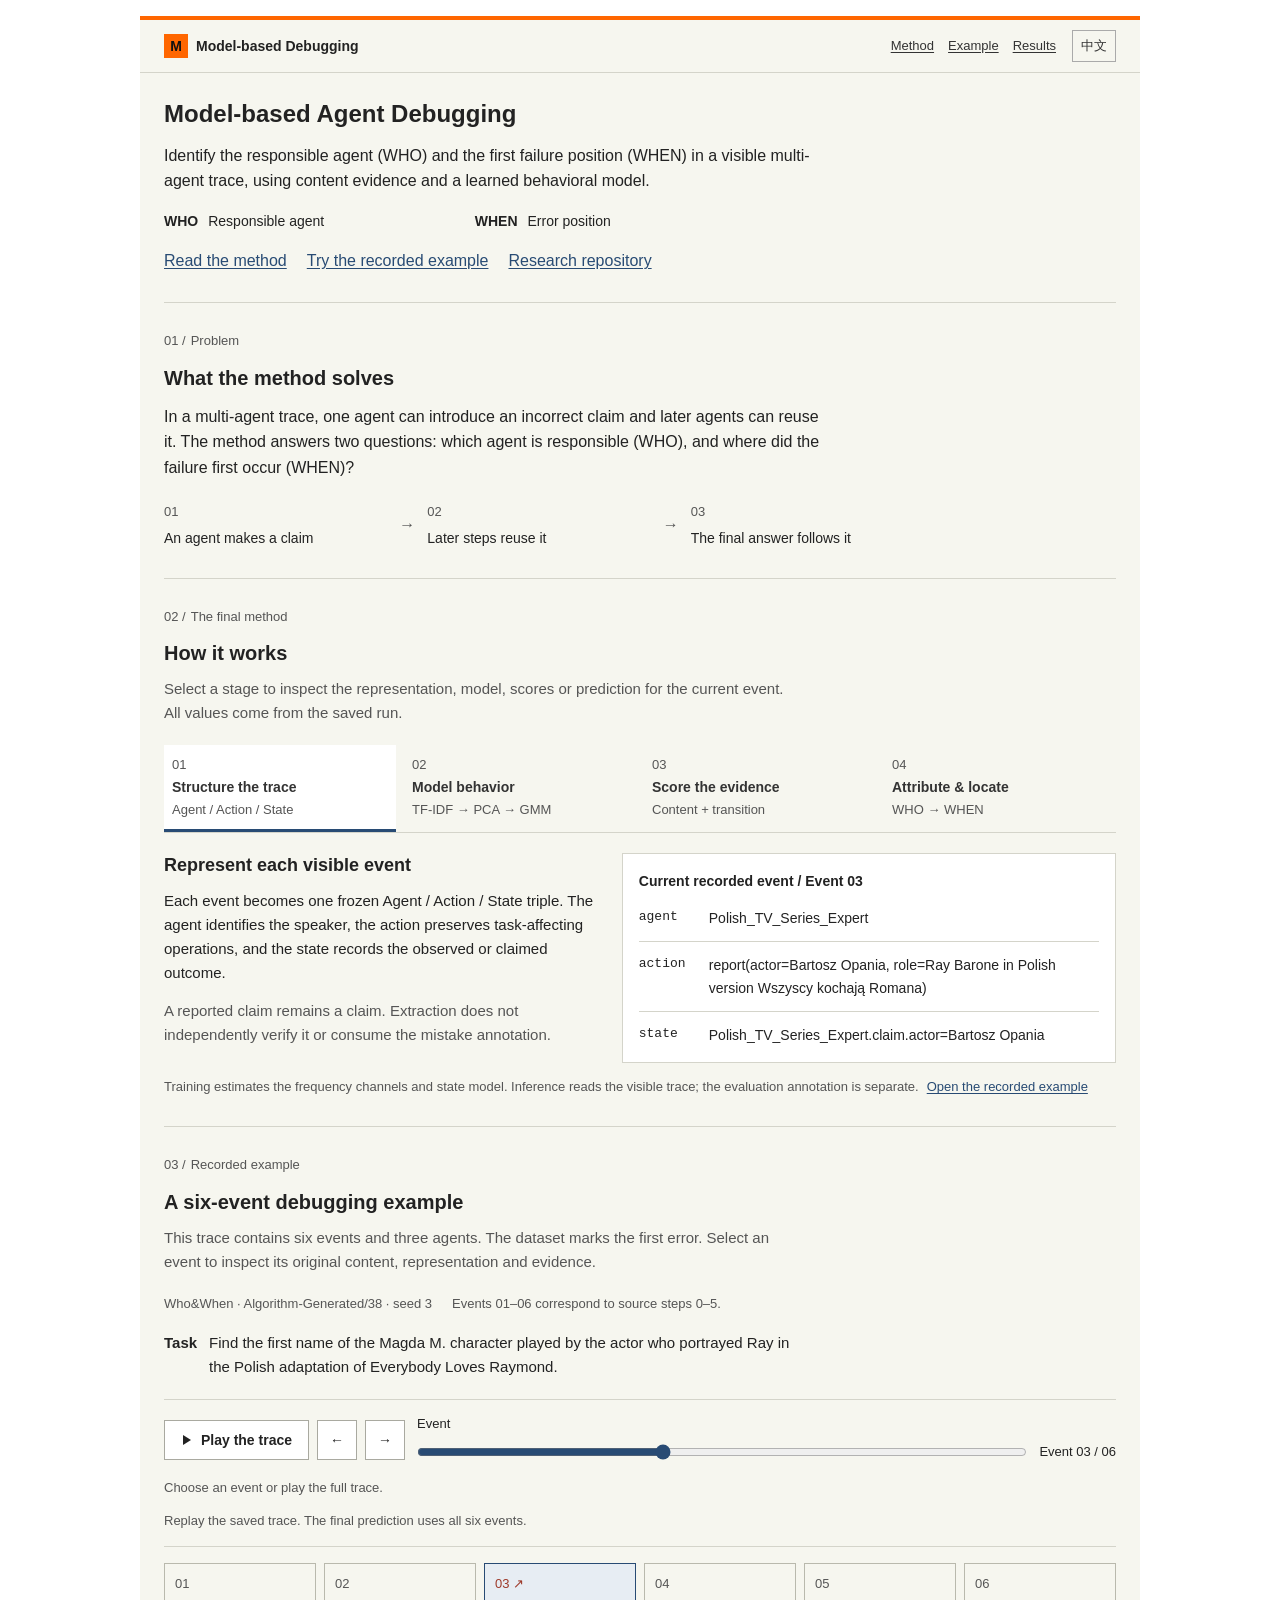
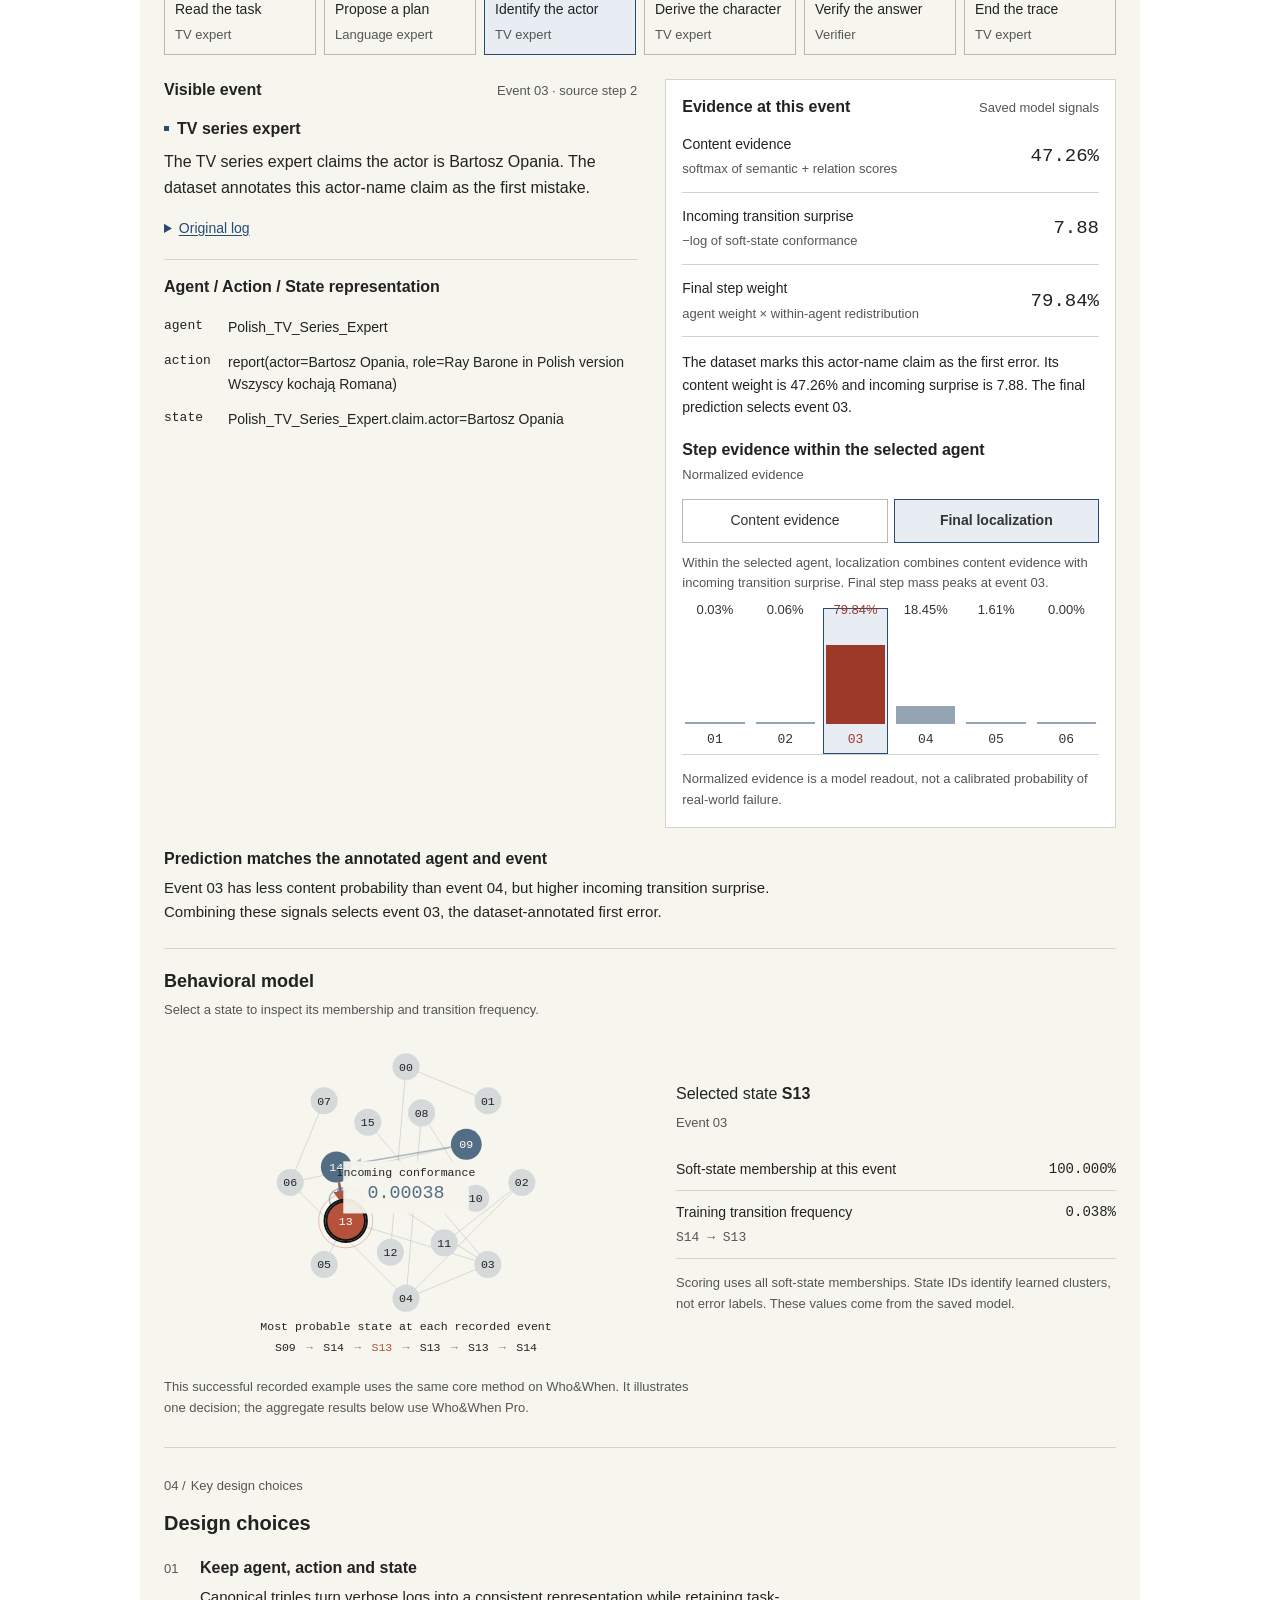
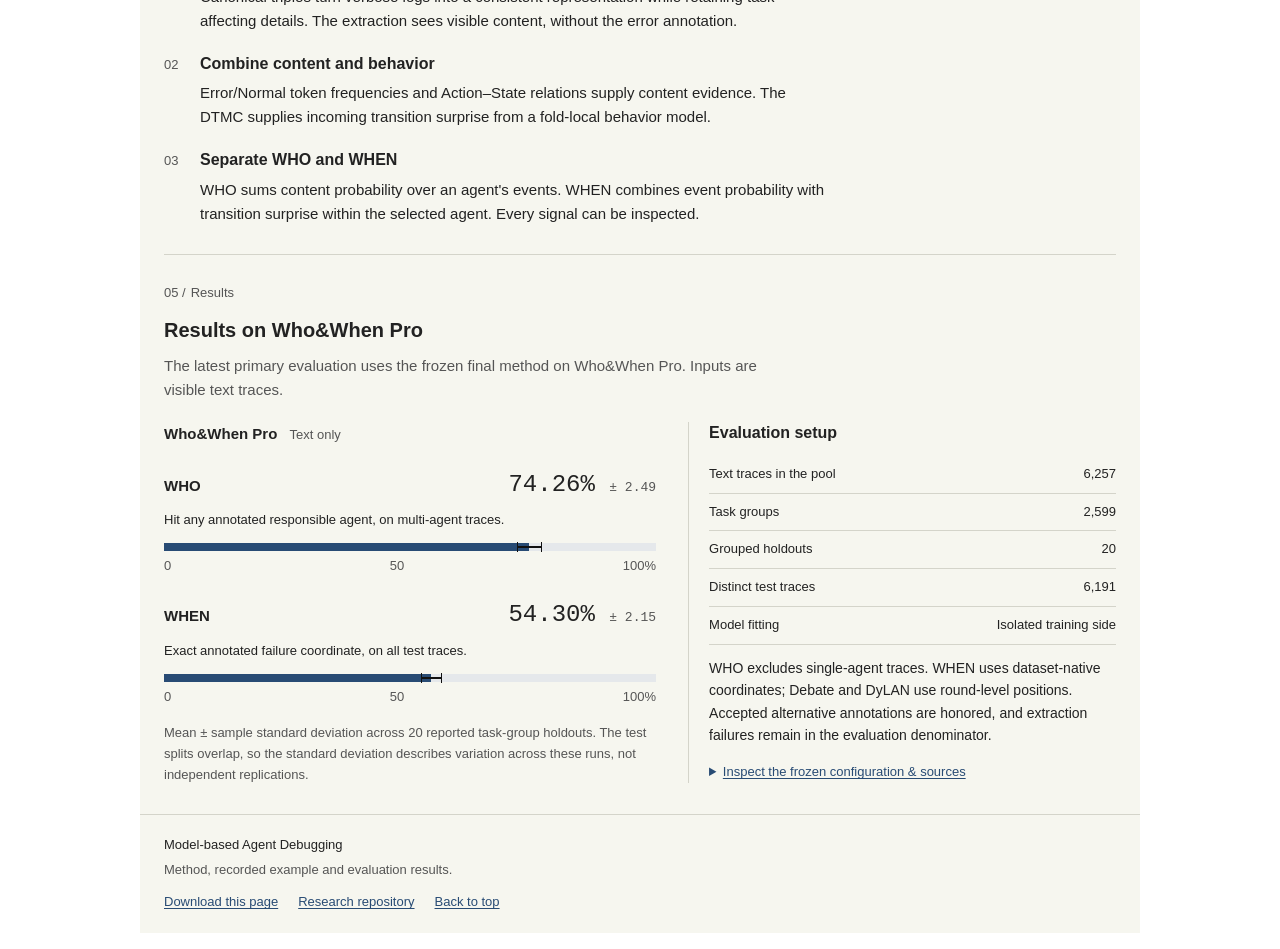
==== commit dbc8e483: "Present method portfolio as a readable research note" ====
--- a/docs/index.html
+++ b/docs/index.html
@@ -1,35 +1,57 @@
 <!doctype html>
 <html lang="en">
 <head>
-  <script>window.PORTFOLIO_ASSET_VERSION='65e4f824ee62';</script>
+  <script>window.PORTFOLIO_ASSET_VERSION='f7773e748c6e';</script>
   <meta charset="utf-8">
   <meta name="viewport" content="width=device-width,initial-scale=1">
   <meta name="description" content="An interactive research project on model-based failure attribution in multi-agent systems. Explore one final method through a recorded trace and evaluation evidence.">
-  <title>Model-based Agent Debugging · Research Project</title>
-  <link rel="icon" href="data:image/svg+xml,%3Csvg xmlns='http://www.w3.org/2000/svg' viewBox='0 0 40 40'%3E%3Crect width='40' height='40' rx='8' fill='%2314243b'/%3E%3Cpath d='M10 29L20 11L30 29' fill='none' stroke='%235288ed' stroke-width='3'/%3E%3Ccircle cx='20' cy='11' r='4' fill='%23e17757'/%3E%3C/svg%3E">
-  <meta name="theme-color" content="#14243b">
-  <meta property="og:title" content="Model-based Agent Debugging · Interactive Research Project">
+  <title>Model-based Agent Debugging</title>
+  <link rel="icon" href="data:image/svg+xml,%3Csvg xmlns='http://www.w3.org/2000/svg' viewBox='0 0 40 40'%3E%3Crect width='40' height='40' fill='%23ff6600'/%3E%3Ctext x='20' y='29' text-anchor='middle' font-family='Verdana' font-size='28' fill='white'%3EM%3C/text%3E%3C/svg%3E">
+  <meta name="theme-color" content="#ff6600">
+  <meta property="og:title" content="Model-based Agent Debugging">
   <meta property="og:description" content="Who caused the failure? Where did it begin? Explore a research method through a real multi-agent trace, a behavioral model, and evaluation evidence.">
   <meta property="og:type" content="website">
-  <link rel="stylesheet" href="./portfolio.css?v=65e4f824ee62">
-  <script src="./portfolio.js?v=65e4f824ee62" defer></script>
-  <script src="./interactions.js?v=65e4f824ee62" defer></script>
+  <link rel="stylesheet" href="./portfolio.css?v=f7773e748c6e">
+  <script src="./portfolio.js?v=f7773e748c6e" defer></script>
+  <script src="./interactions.js?v=f7773e748c6e" defer></script>
 </head>
 <body>
   <a href="#main" class="skip-link">Skip to content</a>
-  <header class="site-header"><a class="project-brand" href="#main"><svg viewBox="0 0 36 36" aria-hidden="true"><path d="M7 28L18 8L29 28"/><circle cx="7" cy="28" r="3"/><circle cx="18" cy="8" r="3"/><circle cx="29" cy="28" r="3"/></svg><span>Model-based Debugging<small data-i18n="brandSub">An interactive research project</small></span></a><nav aria-label="Main navigation"><a href="#method" data-i18n="navMethod">Method</a><a href="#case" data-i18n="navCase">Walkthrough</a><a href="#evidence" data-i18n="navEvidence">Evidence</a></nav><button id="language-toggle" class="language-button" aria-label="切换中文">中文 ↗</button><div class="nav-progress" aria-hidden="true"><span id="reading-progress"></span></div></header>
+  <header class="site-header">
+    <a class="project-brand" href="#main"><span class="project-mark" aria-hidden="true">M</span>Model-based Debugging</a>
+    <nav aria-label="Main navigation">
+      <a href="#method" data-i18n="navMethod">Method</a>
+      <a href="#case" data-i18n="navCase">Example</a>
+      <a href="#evidence" data-i18n="navEvidence">Results</a>
+    </nav>
+    <button id="language-toggle" class="language-button" aria-label="切换中文">中文</button>
+  </header>
   <main id="main">
-    <section class="hero section-wrap"><div class="hero-copy"><div class="project-edition"><span data-i18n="editionLabel">Research project</span><span data-i18n="editionType">Interactive case study</span></div><p class="project-kicker" data-i18n="heroKicker">Research in multi-agent systems</p><h1 data-i18n-html="heroTitle">Model-based<br><span>Agent Debugging.</span></h1><p class="hero-description" data-i18n="heroDescription">Identify the agent behind a failure and locate its position in the trace, through semantic evidence and a model of behavior.</p><div class="hero-actions"><a href="#method" class="primary-link" data-i18n="exploreMethod">Explore the method ↘</a><a href="#case" class="quiet-link" data-i18n="followCase">Follow a real trace →</a></div><div class="project-scope"><span>WHO</span><p data-i18n="scopeWho">Responsible agent</p><span>WHEN</span><p data-i18n="scopeWhen">Error position</p></div></div><div class="hero-visual"><div class="visual-heading"><span data-i18n="behaviorMap">A behavioral model, made visible</span><span class="live-indicator" data-i18n="recordedRun">Recorded run</span></div><p class="graph-help" data-i18n="stateHint">Select a state to inspect its saved signals</p><div id="hero-graph" class="model-graph"></div><div id="hero-inspector" class="graph-inspector hero-inspector" role="status" aria-live="polite"></div><div class="visual-footer"><span id="hero-state-label">S14 → S13</span><span data-i18n="graphNote">State IDs are learned clusters, not error labels.</span></div><div class="hero-result"><div><span data-i18n="agentOutput">Agent attribution</span><strong data-i18n="tvAgent">TV series expert</strong></div><div><span data-i18n="positionOutput">Annotated & predicted event</span><strong><span data-i18n="eventWord">Event</span> 03 <span class="result-match" data-i18n="matched">Matched</span></strong></div></div></div><div class="hero-caption"><span data-i18n="finalCore">The final method</span><strong>16 <span data-i18n="latentStates">latent states</span></strong><strong data-i18n="softTransitions">Soft-state transitions</strong><strong>WHO <span aria-hidden="true">→</span> WHEN</strong></div></section>
+    <section class="hero section-wrap">
+      <div class="hero-copy">
+        <h1 data-i18n-html="heroTitle">Model-based Agent Debugging</h1>
+        <p class="hero-description" data-i18n="heroDescription">Identify the responsible agent and failure position in a multi-agent trace using content evidence and a learned model of behavior.</p>
+        <dl class="project-scope">
+          <dt>WHO</dt><dd data-i18n="scopeWho">Responsible agent</dd>
+          <dt>WHEN</dt><dd data-i18n="scopeWhen">Failure position</dd>
+        </dl>
+        <div class="hero-actions">
+          <a href="#method" data-i18n="exploreMethod">Read the method</a>
+          <a href="#case" data-i18n="followCase">Explore the example</a>
+          <a class="source-link" href="https://github.com/davidpengrj/Model-based_LLM_Agent_Debugging" target="_blank" rel="noopener noreferrer" data-i18n="sourceCode">Source code</a>
+        </div>
+      </div>
+    </section>
 
-    <section class="problem-section section-wrap"><div class="section-index">01 / <span data-i18n="problemLabel">The research question</span></div><div class="problem-body" data-reveal><h2 data-i18n="problemTitle">A final answer hides the path that produced it.</h2><p data-i18n="problemBody">An agent makes a claim. Another builds on it. A verifier repeats it. Debugging requires tracing the failure through these events: which agent should be attributed, and which event should be localized?</p><div class="failure-sequence"><div><span>01</span><p data-i18n="sequence1">A claim enters the trace</p></div><span class="sequence-arrow" aria-hidden="true">→</span><div><span>02</span><p data-i18n="sequence2">Later steps build on it</p></div><span class="sequence-arrow" aria-hidden="true">→</span><div><span>03</span><p data-i18n="sequence3">The answer inherits it</p></div></div></div></section>
+    <section class="problem-section section-wrap"><div class="section-index">01 / <span data-i18n="problemLabel">The research question</span></div><div class="problem-body"><h2 data-i18n="problemTitle">A final answer hides the path that produced it.</h2><p data-i18n="problemBody">An agent makes a claim. Another builds on it. A verifier repeats it. Debugging requires tracing the failure through these events: which agent should be attributed, and which event should be localized?</p><div class="failure-sequence"><div><span>01</span><p data-i18n="sequence1">A claim enters the trace</p></div><span class="sequence-arrow" aria-hidden="true">→</span><div><span>02</span><p data-i18n="sequence2">Later steps build on it</p></div><span class="sequence-arrow" aria-hidden="true">→</span><div><span>03</span><p data-i18n="sequence3">The answer inherits it</p></div></div></div></section>
 
-    <section id="method" class="method-section section-wrap"><div class="section-top" data-reveal><div><div class="section-index">02 / <span data-i18n="methodLabel">The final method</span></div><h2 data-i18n="methodTitle">From a trace to an inspectable decision.</h2></div><p data-i18n="methodIntro">Follow the four stages. Each view uses the same recorded event and the final method's saved signals.</p></div><div class="method-tabs" role="tablist" aria-label="Method stages"><button id="stage-tab-0" data-stage="0" role="tab" aria-selected="true" aria-controls="method-panel"><span>01</span><strong data-i18n="stage1">Structure the trace</strong><small data-i18n="stage1Caption">Agent / Action / State</small></button><button id="stage-tab-1" data-stage="1" role="tab" aria-selected="false" aria-controls="method-panel" tabindex="-1"><span>02</span><strong data-i18n="stage2">Model behavior</strong><small data-i18n="stage2Caption">TF-IDF → PCA → GMM</small></button><button id="stage-tab-2" data-stage="2" role="tab" aria-selected="false" aria-controls="method-panel" tabindex="-1"><span>03</span><strong data-i18n="stage3">Score the evidence</strong><small data-i18n="stage3Caption">Content + transition</small></button><button id="stage-tab-3" data-stage="3" role="tab" aria-selected="false" aria-controls="method-panel" tabindex="-1"><span>04</span><strong data-i18n="stage4">Attribute & locate</strong><small data-i18n="stage4Caption">WHO → WHEN</small></button></div><div id="method-panel" role="tabpanel" aria-labelledby="stage-tab-0" tabindex="0"></div><div class="method-caption"><span data-i18n="fitNote">Training estimates the frequency channels and state model. Inference reads the visible trace; the evaluation annotation is separate.</span><a href="#case" data-i18n="inspectCase">Inspect the recorded case ↓</a></div></section>
+    <section id="method" class="method-section section-wrap"><div class="section-top"><div><div class="section-index">02 / <span data-i18n="methodLabel">The final method</span></div><h2 data-i18n="methodTitle">From a trace to an inspectable decision.</h2></div><p data-i18n="methodIntro">Follow the four stages. Each view uses the same recorded event and the final method's saved signals.</p></div><div class="method-tabs" role="tablist" aria-label="Method stages"><button id="stage-tab-0" data-stage="0" role="tab" aria-selected="true" aria-controls="method-panel"><span>01</span><strong data-i18n="stage1">Structure the trace</strong><small data-i18n="stage1Caption">Agent / Action / State</small></button><button id="stage-tab-1" data-stage="1" role="tab" aria-selected="false" aria-controls="method-panel" tabindex="-1"><span>02</span><strong data-i18n="stage2">Model behavior</strong><small data-i18n="stage2Caption">TF-IDF → PCA → GMM</small></button><button id="stage-tab-2" data-stage="2" role="tab" aria-selected="false" aria-controls="method-panel" tabindex="-1"><span>03</span><strong data-i18n="stage3">Score the evidence</strong><small data-i18n="stage3Caption">Content + transition</small></button><button id="stage-tab-3" data-stage="3" role="tab" aria-selected="false" aria-controls="method-panel" tabindex="-1"><span>04</span><strong data-i18n="stage4">Attribute & locate</strong><small data-i18n="stage4Caption">WHO → WHEN</small></button></div><div id="method-panel" role="tabpanel" aria-labelledby="stage-tab-0" tabindex="0"></div><div class="method-caption"><span data-i18n="fitNote">Training estimates the frequency channels and state model. Inference reads the visible trace; the evaluation annotation is separate.</span><a href="#case" data-i18n="inspectCase">Inspect the recorded case ↓</a></div></section>
 
-    <section id="case" class="case-section"><div class="section-wrap"><div class="section-top" data-reveal><div><div class="section-index">03 / <span data-i18n="caseLabel">A real trace</span></div><h2 data-i18n="caseTitle">Follow the decision, event by event.</h2></div><p data-i18n="caseIntro">Six events, three agents, one dataset-annotated first error. Click an event to inspect its trace, representation and evidence.</p></div><div class="case-meta"><span>Who&When · Algorithm-Generated/38 · seed 3</span><span data-i18n="caseIndexNote">Events 01–06 correspond to source steps 0–5.</span></div><div class="task-line"><span data-i18n="taskLabel">Task</span><p data-i18n="caseTask">Find the first name of the Magda M. character played by the actor who portrayed Ray in the Polish adaptation of Everybody Loves Raymond.</p></div><div class="case-controls trace-playback"><div class="playback-actions"><button id="trace-play" class="playback-mainbutton" aria-pressed="false" disabled><span class="play-icon" aria-hidden="true">▶</span><span id="trace-play-label">Play the trace</span></button><button id="trace-prev" class="playback-step" aria-label="Previous event" disabled>←</button><button id="trace-next" class="playback-step" aria-label="Next event" disabled>→</button></div><label class="trace-scrubber" for="trace-scrubber"><span data-i18n="scrubLabel">Explore the six events</span><input id="trace-scrubber" type="range" min="0" max="5" value="2" step="1" disabled><output id="playback-position" for="trace-scrubber">03 / 06</output></label><p id="playback-status" class="playback-hint" role="status" aria-live="polite"></p><p class="playback-hint" data-i18n="playbackScope">Replay the saved trace. The final prediction uses all six events.</p></div><div id="trace-timeline" class="trace-timeline" role="group" aria-label="Choose an event"></div><div class="case-model"><div class="case-model-header"><h3 data-i18n="stateExplorer">Explore the behavioral model</h3><span data-i18n="stateHint">Select a state to inspect its saved signals</span></div><div id="case-graph" class="model-graph"></div><div id="case-inspector" class="graph-inspector" role="status" aria-live="polite"></div></div><div class="case-layout"><article class="trace-pane"><div class="pane-heading"><h3 data-i18n="visibleEvent">Visible event</h3><span id="selected-event-label"></span></div><div class="trace-speaker"><span id="speaker-dot"></span><strong id="selected-speaker"></strong></div><p id="event-summary" class="event-summary"></p><details class="original-log"><summary data-i18n="originalLog">Read the original log</summary><pre id="original-content"></pre></details><div class="representation"><h3 data-i18n="semanticTriple">Canonical representation</h3><dl id="case-triple"></dl></div></article><article class="evidence-pane"><div class="pane-heading"><h3 data-i18n="eventEvidence">Evidence at this event</h3><span class="pane-tag" data-i18n="savedSignals">Saved model signals</span></div><div id="event-signals"></div><div id="event-explanation" class="event-explanation" role="status" aria-live="polite"></div><div class="distribution-heading"><h3 id="distribution-title" data-i18n="stepDistribution">Step evidence after attribution</h3><span data-i18n="normalizedEvidence">Normalized mass</span></div><div class="evidence-toggle" role="group" aria-label="Compare recorded evidence"><button id="evidence-content" aria-pressed="false" data-i18n="contentView">Content evidence</button><button id="evidence-fused" aria-pressed="true" data-i18n="finalView">Final localization</button></div><p id="evidence-mode-note" class="evidence-mode-note"></p><div id="step-distribution"></div><p class="signal-footnote" data-i18n="massNote">Normalized evidence is a model readout, not a calibrated probability of real-world failure.</p></article></div><div class="case-takeaway"><span class="match-icon" aria-hidden="true">✓</span><div><h3 data-i18n="caseOutcome">The final method matches the annotated agent and event.</h3><p data-i18n="caseTakeaway">The third event receives less content probability than the fourth, but much higher incoming transition surprise. The behavioral signal shifts localization back to the annotated first error.</p></div></div><p class="case-qualification" data-i18n="caseQualification">This is one successful recorded example of the same core method on Who&When. It illustrates the decision process; the aggregate evaluation below uses Who&When Pro.</p></div></section>
+    <section id="case" class="case-section"><div class="section-wrap"><div class="section-top"><div><div class="section-index">03 / <span data-i18n="caseLabel">A real trace</span></div><h2 data-i18n="caseTitle">Follow the decision, event by event.</h2></div><p data-i18n="caseIntro">Six events, three agents, one dataset-annotated first error. Click an event to inspect its trace, representation and evidence.</p></div><div class="case-meta"><span>Who&When · Algorithm-Generated/38 · seed 3</span><span data-i18n="caseIndexNote">Events 01–06 correspond to source steps 0–5.</span></div><div class="task-line"><span data-i18n="taskLabel">Task</span><p data-i18n="caseTask">Find the first name of the Magda M. character played by the actor who portrayed Ray in the Polish adaptation of Everybody Loves Raymond.</p></div><div class="case-controls trace-playback"><div class="playback-actions"><button id="trace-play" class="playback-mainbutton" aria-pressed="false" disabled><span class="play-icon" aria-hidden="true">▶</span><span id="trace-play-label">Play the trace</span></button><button id="trace-prev" class="playback-step" aria-label="Previous event" disabled>←</button><button id="trace-next" class="playback-step" aria-label="Next event" disabled>→</button></div><label class="trace-scrubber" for="trace-scrubber"><span data-i18n="scrubLabel">Explore the six events</span><input id="trace-scrubber" type="range" min="0" max="5" value="2" step="1" disabled><output id="playback-position" for="trace-scrubber">03 / 06</output></label><p id="playback-status" class="playback-hint" role="status" aria-live="polite"></p><p class="playback-hint" data-i18n="playbackScope">Replay the saved trace. The final prediction uses all six events.</p></div><div id="trace-timeline" class="trace-timeline" role="group" aria-label="Choose an event"></div><div class="case-layout"><article class="trace-pane"><div class="pane-heading"><h3 data-i18n="visibleEvent">Visible event</h3><span id="selected-event-label"></span></div><div class="trace-speaker"><span id="speaker-dot"></span><strong id="selected-speaker"></strong></div><p id="event-summary" class="event-summary"></p><details class="original-log"><summary data-i18n="originalLog">Read the original log</summary><pre id="original-content"></pre></details><div class="representation"><h3 data-i18n="semanticTriple">Canonical representation</h3><dl id="case-triple"></dl></div></article><article class="evidence-pane"><div class="pane-heading"><h3 data-i18n="eventEvidence">Evidence at this event</h3><span class="pane-tag" data-i18n="savedSignals">Saved model signals</span></div><div id="event-signals"></div><div id="event-explanation" class="event-explanation" role="status" aria-live="polite"></div><div class="distribution-heading"><h3 id="distribution-title" data-i18n="stepDistribution">Step evidence after attribution</h3><span data-i18n="normalizedEvidence">Normalized mass</span></div><div class="evidence-toggle" role="group" aria-label="Compare recorded evidence"><button id="evidence-content" aria-pressed="false" data-i18n="contentView">Content evidence</button><button id="evidence-fused" aria-pressed="true" data-i18n="finalView">Final localization</button></div><p id="evidence-mode-note" class="evidence-mode-note"></p><div id="step-distribution"></div><p class="signal-footnote" data-i18n="massNote">Normalized evidence is a model readout, not a calibrated probability of real-world failure.</p></article></div><div class="case-takeaway"><div><h3 data-i18n="caseOutcome">The final method matches the annotated agent and event.</h3><p data-i18n="caseTakeaway">The third event receives less content probability than the fourth, but much higher incoming transition surprise. The behavioral signal shifts localization back to the annotated first error.</p></div></div><div class="case-model"><div class="case-model-header"><h3 data-i18n="stateExplorer">Explore the behavioral model</h3><span data-i18n="stateHint">Select a state to inspect its saved signals</span></div><div id="case-graph" class="model-graph"></div><div id="case-inspector" class="graph-inspector" role="status" aria-live="polite"></div></div><p class="case-qualification" data-i18n="caseQualification">This is one successful recorded example of the same core method on Who&When. It illustrates the decision process; the aggregate evaluation below uses Who&When Pro.</p></div></section>
 
-    <section class="choices-section section-wrap"><div class="section-index">04 / <span data-i18n="choicesLabel">Key design choices</span></div><div class="choices-body"><h2 data-i18n="choicesTitle">The reasoning behind the architecture.</h2><div class="design-choice" data-reveal><span>01</span><div><h3 data-i18n="choice1Title">Preserve agent, action and state.</h3><p data-i18n="choice1Body">Canonical triples turn verbose logs into a consistent representation while retaining task-affecting details. The extraction sees visible content, without the error annotation.</p></div></div><div class="design-choice" data-reveal><span>02</span><div><h3 data-i18n="choice2Title">Read content and behavior together.</h3><p data-i18n="choice2Body">Error/Normal token frequencies and Action–State relations supply content evidence. The DTMC supplies incoming transition surprise from a fold-local behavior model.</p></div></div><div class="design-choice" data-reveal><span>03</span><div><h3 data-i18n="choice3Title">Separate agent attribution from localization.</h3><p data-i18n="choice3Body">WHO sums content probability over an agent's events. WHEN combines event probability with transition surprise within the selected agent. Every signal can be inspected.</p></div></div></div></section>
+    <section class="choices-section section-wrap"><div class="section-index">04 / <span data-i18n="choicesLabel">Key design choices</span></div><div class="choices-body"><h2 data-i18n="choicesTitle">The reasoning behind the architecture.</h2><div class="design-choice"><span>01</span><div><h3 data-i18n="choice1Title">Preserve agent, action and state.</h3><p data-i18n="choice1Body">Canonical triples turn verbose logs into a consistent representation while retaining task-affecting details. The extraction sees visible content, without the error annotation.</p></div></div><div class="design-choice"><span>02</span><div><h3 data-i18n="choice2Title">Read content and behavior together.</h3><p data-i18n="choice2Body">Error/Normal token frequencies and Action–State relations supply content evidence. The DTMC supplies incoming transition surprise from a fold-local behavior model.</p></div></div><div class="design-choice"><span>03</span><div><h3 data-i18n="choice3Title">Separate agent attribution from localization.</h3><p data-i18n="choice3Body">WHO sums content probability over an agent's events. WHEN combines event probability with transition surprise within the selected agent. Every signal can be inspected.</p></div></div></div></section>
 
-    <section id="evidence" class="evaluation-section section-wrap"><div class="section-top" data-reveal><div><div class="section-index">05 / <span data-i18n="evaluationLabel">Evaluation evidence</span></div><h2 data-i18n="evaluationTitle">One final method. A defined evaluation.</h2></div><p data-i18n="evaluationIntro">The latest primary evaluation on Who&When Pro uses the same frozen core method, with text-only visible inputs.</p></div><div class="evaluation-layout" data-reveal><div class="evaluation-results"><div class="benchmark-label">Who&When Pro <span data-i18n="textOnly">Text only</span></div><div id="evaluation-metrics"></div><p data-i18n="sdNote">Mean ± sample standard deviation across 20 reported task-group holdouts. Overlapping splits describe variation across these runs, not independent replications.</p></div><div class="protocol-summary"><h3 data-i18n="protocolTitle">What was evaluated</h3><dl id="protocol-facts"></dl><p id="evaluation-coordinate-note"></p><details><summary data-i18n="technicalDetails">Inspect the frozen configuration & sources</summary><div id="method-config"></div><div id="source-evidence"></div></details></div></div></section>
+    <section id="evidence" class="evaluation-section section-wrap"><div class="section-top"><div><div class="section-index">05 / <span data-i18n="evaluationLabel">Evaluation evidence</span></div><h2 data-i18n="evaluationTitle">One final method. A defined evaluation.</h2></div><p data-i18n="evaluationIntro">The latest primary evaluation on Who&When Pro uses the same frozen core method, with text-only visible inputs.</p></div><div class="evaluation-layout"><div class="evaluation-results"><div class="benchmark-label">Who&When Pro <span data-i18n="textOnly">Text only</span></div><div id="evaluation-metrics"></div><p data-i18n="sdNote">Mean ± sample standard deviation across 20 reported task-group holdouts. Overlapping splits describe variation across these runs, not independent replications.</p></div><div class="protocol-summary"><h3 data-i18n="protocolTitle">What was evaluated</h3><dl id="protocol-facts"></dl><p id="evaluation-coordinate-note"></p><details><summary data-i18n="technicalDetails">Inspect the frozen configuration & sources</summary><div id="method-config"></div><div id="source-evidence"></div></details></div></div></section>
   </main>
   <footer class="site-footer section-wrap"><div><strong>Model-based Agent Debugging</strong><p data-i18n="footerNote">A research project told through its method, recorded decisions and evaluation evidence.</p></div><a class="quiet-link" id="download-project" href="./project.html" download="model-based-agent-debugging.html" data-i18n="downloadProject">Save this project page ↗</a><a class="quiet-link source-link" href="https://github.com/davidpengrj/Model-based_LLM_Agent_Debugging" target="_blank" rel="noopener noreferrer" data-i18n="sourceCode">Research repository ↗</a><a href="#main" class="back-top" data-i18n="backTop">Back to top ↑</a></footer>
   <div id="load-error" role="alert" hidden></div>
--- a/docs/portfolio.css
+++ b/docs/portfolio.css
@@ -1,580 +1,330 @@
-/* Research editorial: warm paper, precise instruments, and one inspectable method. */
+/* A compact research note: plain type, ordinary links, and inspectable evidence. */
 :root {
-  --canvas: #f7f5f0;
-  --surface: #eeeee8;
-  --paper: #fffdf8;
-  --ink: #162335;
-  --ink-soft: #576170;
-  --line: #d6d9dc;
-  --accent: #254fdb;
-  --accent-soft: #e4eafa;
-  --olive: #8da4dc;
-  --olive-soft: #e1e8f8;
-  --olive-ink: #254fdb;
-  --error: #bb4a36;
-  --error-light: #ffa88f;
-  --on-forest: #f5f6fc;
-  --on-forest-soft: #b5c2d6;
-  --forest-line: #3b4b62;
-  --graph-muted: #6c7d98;
-  --graph-path: #95b4ff;
-  --graph-active: #4e7cff;
-  --graph-error: #ff9b83;
-  --graph-label: #d5dff3;
-  --graph-idle: #33465f;
-  --graph-text: #07182b;
-  --graph-bg: #142238;
-  --display: "Iowan Old Style", "Palatino Linotype", "Book Antiqua", Georgia, "Songti SC", serif;
-  --body: "Avenir Next", Avenir, "Segoe UI", "PingFang SC", sans-serif;
-  --mono: "SFMono-Regular", Consolas, "Liberation Mono", monospace;
+  --canvas: #f6f6ef;
+  --surface: #eeeeE6;
+  --paper: #fff;
+  --ink: #222;
+  --ink-soft: #555;
+  --line: #d4d4ca;
+  --accent: #284b74;
+  --accent-soft: #e7edf3;
+  --masthead: #ff6600;
+  --olive: #94a4b5;
+  --olive-soft: #e5e8eb;
+  --olive-ink: #284b74;
+  --error: #9d3929;
+  --error-light: #9d3929;
+  --on-forest: #222;
+  --on-forest-soft: #555;
+  --forest-line: #d4d4ca;
+  --graph-muted: #7a858d;
+  --graph-path: #536e84;
+  --graph-active: #345d82;
+  --graph-error: #b6513c;
+  --graph-label: #222;
+  --graph-idle: #d5d9da;
+  --graph-text: #fff;
+  --graph-bg: #f6f6ef;
+  --display: Verdana, Arial, "PingFang SC", sans-serif;
+  --body: Verdana, Arial, "PingFang SC", sans-serif;
+  --mono: Consolas, "SFMono-Regular", "Liberation Mono", monospace;
 }
 
 * { box-sizing: border-box; }
-html { scroll-behavior: smooth; scroll-padding-top: 40px; }
-body { margin: 0; background: var(--canvas); color: var(--ink); font-family: var(--body); font-size: 17px; line-height: 1.65; -webkit-font-smoothing: antialiased; }
+html { scroll-padding-top: 16px; }
+body { margin: 16px 0; background: #fff; color: var(--ink); font-family: var(--body); font-size: 16px; line-height: 1.6; }
+main, .site-header, .site-footer { width: min(100%, 1000px); margin-inline: auto; background: var(--canvas); }
+main { padding-inline: 24px; }
 button, input { font: inherit; }
-button, a { -webkit-tap-highlight-color: transparent; }
 button { cursor: pointer; }
-a { color: inherit; text-underline-offset: 5px; }
-button:focus-visible, a:focus-visible, summary:focus-visible, [tabindex]:focus-visible { outline: 3px solid var(--accent); outline-offset: 5px; }
-::selection { color: var(--ink); background: var(--accent-soft); }
+button:disabled { cursor: default; opacity: .45; }
+a { color: var(--accent); text-decoration: underline; text-underline-offset: 2px; }
+a:hover { color: #111; }
+button:focus-visible, input:focus-visible, a:focus-visible, summary:focus-visible, [tabindex]:focus-visible { outline: 2px solid var(--accent); outline-offset: 3px; }
+::selection { background: #ffdabf; color: #111; }
+[hidden] { display: none !important; }
 img, svg { max-width: 100%; }
 h1, h2, h3, p { margin: 0; }
-h1, h2 { font-family: var(--display); }
-h1 { font-size: clamp(3.8rem, 5.1vw, 5.1rem); font-weight: 400; letter-spacing: -.052em; line-height: 1.04; }
-h2 { font-size: clamp(2.3rem, 3.2vw, 3.15rem); font-weight: 400; letter-spacing: -.037em; line-height: 1.17; text-wrap: balance; }
-h3 { font-family: var(--body); font-size: 1.35rem; font-weight: 600; letter-spacing: -.025em; line-height: 1.4; }
-p + p { margin-top: 20px; }
-[hidden] { display: none !important; }
-.section-wrap { width: min(100%, 1344px); margin-inline: auto; padding-inline: 64px; }
-.skip-link { position: fixed; top: 12px; left: 12px; z-index: 5; padding: 12px 20px; background: var(--ink); color: var(--on-forest); transform: translateY(-200%); }
-.skip-link:focus { transform: translateY(0); }
-.site-header { position: relative; width: min(100%, 1344px); margin-inline: auto; padding-inline: 64px; min-height: 104px; display: flex; align-items: center; justify-content: space-between; gap: 24px; }
-.site-header::after { content: ""; position: absolute; bottom: 0; left: 64px; right: 64px; height: 1px; background: var(--line); }
-.project-brand { display: inline-flex; align-items: center; gap: 12px; font-family: var(--body); font-size: 15px; font-weight: 600; text-decoration: none; letter-spacing: -.025em; }
-.project-brand svg { width: 32px; height: 32px; flex: 0 0 auto; fill: var(--accent); }
-.project-brand svg path { fill: none; stroke: var(--accent); stroke-width: 1.5; }
-.project-brand small { display: block; color: var(--ink-soft); font-family: var(--mono); font-size: 9px; font-weight: 400; letter-spacing: .035em; margin-top: 4px; }
-.site-header nav { display: flex; gap: 32px; margin-left: auto; margin-right: 16px; }
-.site-header nav a { position: relative; text-decoration: none; color: var(--ink-soft); font-size: 12px; padding-block: 12px; transition: color .2s ease; }
-.site-header nav a::after { content: ""; position: absolute; left: 0; right: 0; bottom: 6px; height: 1px; background: var(--accent); transform: scaleX(0); transform-origin: left; transition: transform .2s ease; }
-.site-header nav a:hover, .site-header nav a[aria-current] { color: var(--accent); }
-.site-header nav a:hover::after, .site-header nav a[aria-current]::after { transform: scaleX(1); }
-.language-button { padding: 8px 12px; border: 1px solid var(--line); border-radius: 3px; color: var(--ink); background: transparent; font-size: 12px; min-height: 40px; transition: background-color .2s ease, border-color .2s ease; }
-.language-button:hover { background: var(--accent-soft); border-color: var(--olive); }
-.nav-progress { position: fixed; z-index: 20; top: 0; left: 0; height: 3px; width: 100%; pointer-events: none; }
-.nav-progress > span { display: block; height: 100%; width: 0; background: var(--accent); }
-
-.hero { position: relative; display: grid; grid-template-columns: 1.08fr 1fr; gap: 64px; align-items: center; padding-block: 80px 88px; }
-.hero-copy { min-width: 0; padding-block: 16px; }
-.hero h1 > span { display: block; color: var(--accent); font-weight: 400; }
-html[lang="zh-CN"] h1, html[lang="zh-CN"] h2 { font-family: "Songti SC", "STSong", Georgia, serif; }
-html[lang="zh-CN"] .hero h1 { font-size: clamp(2.8rem, 4.5vw, 4rem); letter-spacing: -.025em; line-height: 1.28; }
-.project-kicker, .section-index { font-family: var(--mono); font-size: 11px; font-weight: 400; line-height: 1.6; letter-spacing: .08em; text-transform: uppercase; }
-.project-kicker { display: flex; align-items: center; gap: 10px; margin-bottom: 28px; color: var(--ink-soft); }
-.project-kicker::before { content: ""; width: 6px; height: 6px; border-radius: 50%; background: var(--accent); flex: 0 0 auto; }
-.project-edition { display: flex; align-items: center; flex-wrap: wrap; gap: 8px 16px; margin-bottom: 32px; font-family: var(--mono); font-size: 9px; color: var(--ink-soft); letter-spacing: .035em; text-transform: uppercase; }
-.project-edition > span:first-child { border: 1px solid var(--line); border-radius: 2px; padding: 3px 7px; }
-.hero-description { margin-top: 28px; max-width: 42ch; color: var(--ink-soft); font-size: 17px; line-height: 1.85; }
-.hero-actions { display: flex; flex-wrap: wrap; align-items: center; gap: 24px; margin-top: 32px; }
-.primary-link { display: inline-flex; align-items: center; justify-content: center; gap: 16px; background: var(--accent); color: white; text-decoration: none; padding: 13px 20px; min-height: 48px; border: 1px solid var(--accent); border-radius: 3px; font-size: 13px; font-weight: 500; box-shadow: 0 3px 8px #254fdb12; transition: background-color .2s ease, transform .2s ease; }
-.primary-link:hover { background: #193db6; transform: translateY(-2px); }
-.quiet-link { font-size: 13px; text-decoration-thickness: 1px; transition: color .2s ease; }
-.quiet-link:hover { color: var(--accent); }
-.project-scope { display: grid; grid-template-columns: auto 1fr auto 1fr; gap: 4px 12px; margin-top: 32px; color: var(--ink-soft); font-size: 11px; line-height: 1.65; max-width: 48ch; }
-.project-scope > span { color: var(--accent); font-family: var(--mono); font-size: 10px; font-weight: 600; }
+h1, h2, h3 { font-family: var(--body); line-height: 1.4; font-weight: 700; letter-spacing: 0; }
+h1 { font-size: 24px; }
+h2 { font-size: 20px; }
+h3 { font-size: 18px; }
+p { max-width: 75ch; }
+p + p { margin-top: 12px; }
+.section-wrap { width: 100%; margin-inline: 0; padding-inline: 0; }
+.skip-link { position: fixed; z-index: 10; top: 8px; left: 8px; padding: 8px 12px; color: #fff; background: #222; transform: translateY(-200%); }
+.skip-link:focus { transform: none; }
+.site-header { display: flex; align-items: center; gap: 16px; flex-wrap: wrap; padding: 10px 24px; border-top: 4px solid var(--masthead); border-bottom: 1px solid var(--line); }
+.project-brand { display: inline-flex; align-items: center; gap: 8px; color: #222; font-size: 14px; font-weight: 700; text-decoration: none; }
+.project-mark { display: inline-flex; align-items: center; justify-content: center; width: 24px; height: 24px; flex: 0 0 auto; background: var(--masthead); color: #111; font-size: 14px; font-weight: 700; }
+.site-header nav { display: flex; flex-wrap: wrap; gap: 14px; margin-left: auto; }
+.site-header nav a { color: #333; font-size: 13px; }
+.site-header nav a[aria-current] { font-weight: 700; }
+.language-button { min-height: 32px; padding: 4px 8px; border: 1px solid #aaa; border-radius: 0; background: transparent; color: #333; font-size: 13px; }
+.language-button:hover { background: #fff; }
+.nav-progress { display: none; }
+
+.hero { padding-block: 24px 28px; }
+.hero-copy { min-width: 0; }
+.hero h1 > span { color: inherit; }
+.hero-description { margin-top: 12px; font-size: 16px; }
+.hero-actions { display: flex; flex-wrap: wrap; gap: 8px 20px; margin-top: 16px; }
+.primary-link, .quiet-link { font-size: 14px; }
+.project-scope { display: grid; grid-template-columns: auto minmax(0, 1fr) auto minmax(0, 1fr); gap: 4px 10px; max-width: 620px; margin-top: 16px; font-size: 14px; }
+.project-scope > span { font-weight: 700; }
+.project-scope dt { font-weight: 700; }
+.project-scope dd { margin: 0; }
 .project-scope p { margin: 0; }
-.hero-visual { position: relative; min-width: 0; display: flex; flex-direction: column; justify-content: space-between; align-self: center; overflow: hidden; background: #142238; border: 1px solid #293a52; border-radius: 8px; box-shadow: 0 24px 64px #1623351c, 0 4px 12px #16233510; color: var(--on-forest); }
-.hero-visual::before { content: ""; position: absolute; inset: 64px 0 108px; pointer-events: none; opacity: .09; background-image: linear-gradient(#99b5dc 1px, transparent 1px), linear-gradient(90deg, #99b5dc 1px, transparent 1px); background-size: 24px 24px; }
-.visual-heading { position: relative; display: flex; align-items: center; justify-content: space-between; gap: 16px; padding: 20px 24px; border-bottom: 1px solid #ffffff14; font-family: var(--mono); font-size: 10px; letter-spacing: .015em; color: var(--on-forest-soft); }
-.live-indicator { display: inline-flex; align-items: center; gap: 8px; white-space: nowrap; font-size: 9px; }
-.live-indicator::before { content: ""; width: 5px; height: 5px; border-radius: 50%; background: #a7c1ff; box-shadow: 0 0 0 4px #a7c1ff10; }
-.model-graph { position: relative; display: block; width: 100%; min-height: 300px; padding: 12px 12px 4px; }
-.model-graph svg { width: 100%; height: auto; display: block; }
+.problem-section, .method-section, .choices-section, .evaluation-section, .case-section { padding-block: 28px; border-top: 1px solid var(--line); }
+.section-index { display: flex; align-items: baseline; gap: 5px; margin-bottom: 12px; font-size: 13px; color: var(--ink-soft); }
+.problem-section h2, .choices-section h2 { margin-bottom: 12px; }
+.problem-body, .choices-body { min-width: 0; }
+.failure-sequence { display: flex; align-items: center; flex-wrap: wrap; gap: 12px; max-width: 750px; margin-top: 20px; font-size: 14px; }
+.failure-sequence > div { flex: 1 1 140px; }
+.failure-sequence > div > span { font-size: 13px; color: var(--ink-soft); }
+.failure-sequence p { margin-top: 4px; font-size: 14px; }
+.sequence-arrow { color: var(--ink-soft); font-size: 16px; }
+.section-top { margin-bottom: 20px; }
+.section-top > p { margin-top: 10px; font-size: 15px; color: var(--ink-soft); }
+.method-tabs { display: grid; grid-template-columns: repeat(4, minmax(0, 1fr)); border-bottom: 1px solid var(--line); gap: 8px; }
+.method-tabs button { min-width: 0; padding: 10px 8px; border: 0; border-bottom: 3px solid transparent; background: transparent; color: #333; text-align: left; font-size: 14px; line-height: 1.5; }
+.method-tabs button:hover { background: #ebebe3; }
+.method-tabs button[aria-selected="true"] { background: #fff; border-bottom-color: var(--accent); }
+.method-tabs button span, .method-tabs button small { display: block; font-size: 13px; color: var(--ink-soft); }
+.method-tabs button strong { display: block; margin-block: 2px; font-weight: 700; }
+#method-panel { display: grid; grid-template-columns: minmax(0, 1fr) minmax(0, 1.15fr); align-items: start; gap: 28px; padding-top: 20px; }
+.stage-copy, .stage-detail { min-width: 0; }
+.stage-copy h3 { margin-bottom: 10px; }
+.stage-copy > p { font-size: 15px; }
+.stage-detail { padding: 16px; border: 1px solid var(--line); background: var(--paper); }
+.stage-detail h4 { margin: 0 0 14px; font-size: 14px; font-weight: 700; }
+.detail-note, .method-caption { margin-top: 14px; color: var(--ink-soft); font-size: 13px; line-height: 1.6; }
+.method-caption a { display: inline-block; margin-left: 8px; }
+.triples { margin: 0; }
+.triples > div { display: grid; grid-template-columns: 58px minmax(0, 1fr); gap: 12px; padding-block: 12px; border-bottom: 1px solid var(--line); }
+.triples > div:first-child { padding-top: 0; }
+.triples > div:last-child { padding-bottom: 0; border-bottom: 0; }
+.triples dt { font-family: var(--mono); font-size: 13px; }
+.triples dd { margin: 0; font-size: 14px; overflow-wrap: anywhere; }
+.fit-sequence { display: flex; align-items: center; flex-wrap: wrap; gap: 8px; font-size: 13px; }
+.fit-sequence b { font-weight: 400; }
+.q-bars { display: grid; gap: 12px; }
+.q-row { display: grid; grid-template-columns: 40px minmax(0, 1fr) 58px; align-items: center; gap: 10px; font-family: var(--mono); font-size: 13px; }
+.q-row > :last-child { text-align: right; }
+.q-track { height: 7px; background: var(--olive-soft); }
+.q-track > span, .q-track > i { display: block; height: 100%; background: var(--accent); }
+.formula { padding-block: 12px; font-family: var(--mono); font-size: 14px; line-height: 1.8; overflow-wrap: anywhere; }
+.formula .accent { color: var(--accent); }
+.formula-value { display: grid; grid-template-columns: repeat(3, minmax(0, 1fr)); gap: 12px; border-top: 1px solid var(--line); padding-top: 16px; }
+.formula-value > div { display: grid; gap: 8px; align-content: start; }
+.formula-value small { color: var(--ink-soft); font-size: 13px; }
+.formula-value strong { font-family: var(--mono); font-size: 18px; font-weight: 400; }
+.agent-row { display: grid; grid-template-columns: minmax(0, 1fr) auto; gap: 12px; padding-block: 8px; border-bottom: 1px solid var(--line); font-size: 14px; }
+.agent-row strong { font-family: var(--mono); font-weight: 400; }
+.method-readout { display: grid; gap: 6px; margin-top: 8px; padding-top: 12px; border-top: 1px solid var(--line); font-size: 14px; }
+
+.case-meta { display: flex; flex-wrap: wrap; gap: 4px 20px; font-size: 13px; color: var(--ink-soft); }
+.task-line { display: grid; grid-template-columns: auto minmax(0, 1fr); gap: 12px; max-width: 75ch; margin-top: 16px; font-size: 15px; }
+.task-line > span { font-weight: 700; }
+.case-controls { display: flex; align-items: center; flex-wrap: wrap; gap: 12px; margin-top: 20px; padding-block: 14px; border-block: 1px solid var(--line); }
+.playback-actions { display: flex; align-items: center; gap: 8px; min-width: 0; }
+.case-controls button { display: inline-flex; align-items: center; justify-content: center; gap: 8px; min-height: 40px; padding: 7px 12px; border: 1px solid #a9a9a0; border-radius: 0; background: #fff; color: #222; font-size: 14px; }
+.case-controls button:hover:not(:disabled) { background: #e9e9e1; }
+.case-controls .playback-mainbutton { min-width: 145px; font-weight: 700; }
+#trace-prev, #trace-next { width: 40px; flex: 0 0 40px; padding-inline: 0; }
+.play-icon { position: relative; width: 12px; height: 14px; font-size: 0; }
+.play-icon::before { content: ""; position: absolute; top: 2px; left: 2px; border-top: 5px solid transparent; border-bottom: 5px solid transparent; border-left: 8px solid currentColor; }
+.playback-mainbutton[aria-pressed="true"] .play-icon::before { top: 1px; left: 1px; width: 10px; height: 12px; border: 0; border-inline: 3px solid currentColor; }
+.trace-scrubber { display: grid; grid-template-columns: minmax(0, 1fr) auto; align-items: center; flex: 1 1 280px; min-width: 0; gap: 4px 12px; }
+.trace-scrubber > span { grid-column: 1 / -1; font-size: 13px; }
+#trace-scrubber { min-width: 0; width: 100%; height: 28px; margin: 0; accent-color: var(--accent); }
+#playback-position { font-size: 13px; white-space: nowrap; }
+.case-controls .playback-hint { flex-basis: 100%; margin: 0; color: var(--ink-soft); font-size: 13px; }
+#playback-status:empty { display: none; }
+.trace-timeline { display: grid; grid-template-columns: repeat(6, minmax(0, 1fr)); gap: 8px; margin-top: 16px; }
+.trace-event { min-width: 0; padding: 10px; border: 1px solid #b9b9ad; border-radius: 0; background: transparent; color: #222; text-align: left; font-size: 14px; line-height: 1.5; overflow-wrap: anywhere; }
+.trace-event:hover { background: #ebebe3; }
+.trace-event[aria-pressed="true"] { border-color: var(--accent); background: var(--accent-soft); }
+.event-number { display: block; margin-bottom: 5px; font-size: 13px; color: var(--ink-soft); }
+.trace-event strong { display: block; font-size: 14px; font-weight: 400; }
+.trace-event small { display: block; margin-top: 5px; font-size: 13px; color: var(--ink-soft); }
+.trace-event.error-event .event-number { color: var(--error); }
+.case-layout { display: grid; grid-template-columns: minmax(0, 1.05fr) minmax(0, 1fr); align-items: start; gap: 28px; margin-top: 24px; }
+.trace-pane, .evidence-pane { min-width: 0; }
+.evidence-pane { padding: 16px; border: 1px solid var(--line); background: var(--paper); }
+.pane-heading { display: flex; align-items: baseline; justify-content: space-between; flex-wrap: wrap; gap: 6px 12px; margin-bottom: 14px; }
+.pane-heading h3 { font-size: 16px; }
+.pane-heading > span, .pane-tag { color: var(--ink-soft); font-size: 13px; }
+.trace-speaker { display: flex; align-items: center; gap: 8px; margin-bottom: 8px; font-size: 16px; }
+.trace-speaker strong { font-weight: 700; }
+#speaker-dot { width: 5px; height: 5px; background: var(--accent); }
+.event-summary { font-size: 16px; }
+.original-log { margin-top: 16px; font-size: 14px; }
+.original-log summary { cursor: pointer; color: var(--accent); text-decoration: underline; text-underline-offset: 2px; }
+.original-log pre { padding: 12px; border: 1px solid var(--line); background: #fff; font: 13px/1.6 var(--mono); white-space: pre-wrap; overflow-wrap: anywhere; max-height: 320px; overflow-y: auto; }
+.representation { margin-top: 20px; padding-top: 16px; border-top: 1px solid var(--line); }
+.representation h3 { font-size: 16px; }
+#case-triple { margin: 12px 0 0; }
+#case-triple > div { display: grid; grid-template-columns: 52px minmax(0, 1fr); gap: 12px; padding-block: 6px; }
+.representation dt { font-family: var(--mono); font-size: 13px; }
+.representation dd { margin: 0; font-size: 14px; overflow-wrap: anywhere; }
+.signal-row { display: grid; grid-template-columns: minmax(0, 1fr) auto; align-items: center; gap: 12px; padding-block: 12px; border-bottom: 1px solid var(--line); }
+.signal-row:first-child { padding-top: 0; }
+.signal-row > div { display: grid; gap: 4px; min-width: 0; }
+.signal-row span { font-size: 14px; }
+.signal-row small { color: var(--ink-soft); font-size: 13px; }
+.signal-row strong { font-family: var(--mono); font-size: 19px; font-weight: 400; }
+.event-explanation { margin-top: 14px; font-size: 14px; }
+.distribution-heading { margin-top: 20px; }
+.distribution-heading h3 { font-size: 16px; }
+.distribution-heading > span { font-size: 13px; color: var(--ink-soft); }
+.evidence-toggle { display: grid; grid-template-columns: repeat(2, minmax(0, 1fr)); gap: 6px; margin-top: 12px; }
+.evidence-toggle button { min-width: 0; min-height: 44px; padding: 7px 8px; border: 1px solid #b9b9ad; border-radius: 0; background: transparent; color: #333; font-size: 14px; }
+.evidence-toggle button:hover { background: #eee; }
+.evidence-toggle button[aria-pressed="true"] { border-color: var(--accent); background: var(--accent-soft); font-weight: 700; }
+#evidence-mode-note { margin-top: 10px; color: var(--ink-soft); font-size: 13px; }
+.distribution-bars { display: grid; grid-template-columns: repeat(6, minmax(0, 1fr)); align-items: end; gap: 5px; margin-top: 14px; border-bottom: 1px solid var(--line); }
+.distribution-cell { display: flex; align-items: center; flex-direction: column; justify-content: flex-end; min-width: 0; height: 146px; padding: 4px 2px; gap: 6px; border: 1px solid transparent; border-radius: 0; background: transparent; color: #333; font: 11px/1.5 var(--mono); }
+.distribution-cell:hover { background: #eee; }
+.distribution-cell[aria-pressed="true"] { border-color: var(--accent); background: var(--accent-soft); }
+.distribution-value { display: block; font-family: Arial, sans-serif; font-size: 13px; font-variant-numeric: tabular-nums; white-space: nowrap; }
+.distribution-column { display: flex; align-items: flex-end; height: 98px; width: 100%; flex: 0 0 98px; }
+.distribution-column > span { display: block; width: 100%; min-height: 2px; background: var(--olive); }
+.distribution-cell.selected .distribution-column > span { background: var(--accent); }
+.distribution-cell.error .distribution-column > span { background: var(--error); }
+.distribution-event { font-size: 13px; }
+.signal-footnote, .case-qualification { margin-top: 14px; color: var(--ink-soft); font-size: 13px; }
+.error { color: var(--error); }
+.case-takeaway { display: flex; align-items: flex-start; gap: 10px; margin-top: 20px; }
+.case-takeaway h3 { margin-bottom: 6px; font-size: 16px; }
+.case-takeaway p { font-size: 15px; }
+.match-icon { color: #466238; flex: 0 0 auto; }
+
+.case-model { display: grid; grid-template-columns: minmax(0, 1.1fr) minmax(0, 1fr); align-items: center; gap: 12px 28px; margin-top: 24px; padding-top: 20px; border-top: 1px solid var(--line); }
+.case-model-header { grid-column: 1 / -1; }
+.case-model-header h3 { font-size: 18px; }
+.case-model-header > span { display: block; margin-top: 6px; font-size: 13px; color: var(--ink-soft); }
+.model-graph { min-width: 0; width: 100%; }
+.model-graph svg { display: block; width: 100%; height: auto; max-height: 330px; }
 .model-graph text { font-family: var(--mono); }
-.state-node circle { transition: r .2s ease, fill .2s ease; }
-.state-node:hover circle { stroke: var(--graph-label); stroke-width: 1.5px; }
-.active-transition { stroke-dasharray: 5 3; animation: trace-flow 1.2s linear 1; }
-.state-halo { stroke-width: 1.5px; }
 .state-node[role="button"] { cursor: pointer; outline: none; }
-.state-node[role="button"]:focus-visible > circle:not(.state-halo), .state-node[aria-pressed="true"] > circle:not(.state-halo) { stroke: var(--on-forest); stroke-width: 3px; }
-.state-node[role="button"]:hover > circle:not(.state-halo) { stroke: var(--on-forest); stroke-width: 2px; }
+.state-node[role="button"]:hover > circle:not(.state-halo), .state-node[role="button"]:focus-visible > circle:not(.state-halo), .state-node[aria-pressed="true"] > circle:not(.state-halo) { stroke: #111; stroke-width: 2px; }
 .state-node text { pointer-events: none; }
-.graph-particle { fill: var(--on-forest); stroke: var(--graph-active); stroke-width: 2px; pointer-events: none; filter: drop-shadow(0 0 5px #95b4ff80); }
-.graph-inspector { position: relative; min-width: 0; color: var(--on-forest-soft); font-size: 11px; line-height: 1.8; }
-.graph-inspector h3 { color: var(--on-forest); font-size: 14px; font-weight: 500; }
-.graph-help { position: relative; margin: 4px 24px 12px; color: var(--on-forest-soft); font-size: 10px; line-height: 1.8; }
-.graph-inspector p { margin-top: 12px; }
-.graph-inspector dl { margin: 20px 0 0; }
-dl.graph-inspector { margin-block: 0; }
-.graph-inspector dl > div, dl.graph-inspector > div { display: grid; grid-template-columns: minmax(0, 1fr) auto; gap: 12px; padding-block: 10px; border-bottom: 1px solid var(--forest-line); }
-.graph-inspector dt { font-size: 10px; }
-.graph-inspector dt > small { display: block; margin-top: 4px; color: #8fa6c8; font-family: var(--mono); font-size: 9px; line-height: 1.6; }
-.graph-inspector dd { margin: 0; color: var(--on-forest); font-family: var(--mono); font-size: 11px; overflow-wrap: anywhere; }
-.hero-visual > .graph-inspector { margin: 8px 24px 20px; padding-top: 16px; border-top: 1px solid var(--forest-line); }
-.visual-footer { position: relative; margin-top: auto; display: flex; justify-content: space-between; flex-wrap: wrap; gap: 8px 16px; border-top: 1px solid #ffffff14; color: var(--on-forest-soft); padding: 20px 24px 12px; font-family: var(--mono); font-size: 9px; }
-.visual-footer > span:first-child { color: var(--on-forest); font-size: 11px; }
-.hero-result { position: relative; display: flex; align-items: baseline; justify-content: space-between; flex-wrap: wrap; gap: 16px 20px; font-size: 12px; }
-.hero-visual > .hero-result { color: var(--on-forest); padding: 4px 24px 24px; }
-.hero-result > div { display: grid; gap: 8px; }
-.hero-result > div > span { color: var(--on-forest-soft); font-size: 9px; }
-.hero-result + .hero-result { margin-top: 12px; }
-.hero-result strong { font-family: var(--body); font-size: 15px; font-weight: 500; overflow-wrap: anywhere; }
-.result-match { display: inline-flex; align-items: center; gap: 7px; margin-left: 6px; border: 1px solid #627b9c; border-radius: 3px; padding: 2px 6px; color: var(--on-forest-soft); font-family: var(--mono); font-size: 8px; vertical-align: 2px; }
-.hero-caption { display: flex; flex-wrap: wrap; align-items: center; justify-content: space-between; gap: 16px 32px; color: var(--ink-soft); font-size: 12px; line-height: 1.7; border-top: 1px solid var(--line); padding-block: 20px; }
-.hero > .hero-caption { grid-column: 1 / -1; margin-top: -24px; }
-.hero-caption > span { color: var(--ink-soft); font-family: var(--mono); font-size: 10px; letter-spacing: .04em; text-transform: uppercase; }
-.hero-caption > strong { color: var(--ink); font-size: 12px; font-weight: 500; }
-.hero-caption > strong:last-child { font-family: var(--mono); color: var(--accent); font-size: 11px; }
-.hero-caption p { max-width: 88ch; }
-
-.problem-section, .choices-section { display: grid; grid-template-columns: 1fr 2fr; gap: 80px; padding-block: 80px; border-top: 1px solid var(--line); }
-.section-index { display: flex; align-items: baseline; gap: 6px; color: var(--ink-soft); margin-bottom: 20px; }
-.section-index > span { letter-spacing: .045em; }
-.problem-section h2, .choices-section h2 { max-width: 25ch; margin-bottom: 28px; }
-.problem-body, .choices-body { min-width: 0; }
-.problem-body > p { font-size: 18px; line-height: 1.85; max-width: 59ch; color: var(--ink-soft); }
-.problem-body > p + p { font-size: 16px; }
-.failure-sequence { display: flex; flex-wrap: wrap; align-items: center; gap: 20px; margin-top: 32px; padding-top: 28px; border-top: 1px solid var(--line); font-size: 14px; }
-.failure-sequence > :last-child { color: var(--error); }
-.failure-sequence > div { flex: 1 1 100px; }
-.failure-sequence > div > span { font-family: var(--mono); font-size: 10px; color: var(--ink-soft); }
-.failure-sequence p { font-size: 13px; margin-top: 8px; line-height: 1.6; max-width: 18ch; }
-.sequence-arrow { color: var(--olive); font-size: 20px; }
-.section-top { display: flex; align-items: flex-end; justify-content: space-between; gap: 48px; margin-bottom: 40px; }
-.section-top > div { max-width: 720px; }
-.section-top > p { max-width: 35ch; font-size: 14px; color: var(--ink-soft); line-height: 1.8; }
-.method-section { padding-block: 32px 96px; }
-.method-tabs { display: grid; grid-template-columns: repeat(4, minmax(0, 1fr)); border-bottom: 1px solid var(--line); gap: 24px; }
-.method-tabs button { position: relative; color: var(--ink-soft); background: transparent; padding: 16px 0 20px; border: 0; border-bottom: 2px solid transparent; border-radius: 0; text-align: left; font-size: 13px; line-height: 1.6; transition: color .2s ease, border-color .2s ease; }
-.method-tabs button:hover { color: var(--accent); }
-.method-tabs button[aria-selected="true"], .method-tabs button.active { border-bottom-color: var(--accent); color: var(--ink); }
-.method-tabs button span, .method-tabs button small { display: block; }
-.method-tabs button > span { color: var(--ink-soft); font-family: var(--mono); font-size: 10px; margin-bottom: 8px; }
-.method-tabs button[aria-selected="true"] > span { color: var(--accent); }
-.method-tabs button strong { font-weight: 600; }
-.method-tabs button small { color: var(--ink-soft); font-family: var(--mono); font-size: 9px; margin-top: 6px; }
-#method-panel { display: grid; grid-template-columns: 1fr 1.35fr; gap: 64px; min-height: 416px; padding-top: 40px; align-items: start; }
-.stage-copy { min-width: 0; padding-top: 12px; }
-.stage-copy h3 { font-family: var(--display); font-weight: 400; font-size: 32px; letter-spacing: -.02em; line-height: 1.25; max-width: 24ch; margin-bottom: 20px; }
-.stage-copy > p { color: var(--ink-soft); font-size: 15px; line-height: 1.85; }
-.stage-detail { min-width: 0; background: var(--paper); border: 1px solid var(--line); border-radius: 5px; padding: 32px; box-shadow: 0 6px 16px #16233503; }
-.stage-detail h4 { margin: 0 0 24px; color: var(--ink-soft); font-family: var(--mono); font-size: 10px; font-weight: 400; line-height: 1.6; text-transform: uppercase; letter-spacing: .03em; }
-.detail-note { color: var(--ink-soft); font-size: 11px; line-height: 1.8; margin-top: 20px; }
-.stage-copy > .detail-note { font-size: 11px; padding-left: 16px; border-left: 2px solid var(--line); }
-.triples { display: grid; gap: 0; margin: 0; }
-.triples > div { display: grid; grid-template-columns: 80px minmax(0, 1fr); gap: 20px; padding-block: 16px; border-bottom: 1px solid var(--line); }
-.triples > div:first-child { padding-top: 0; }
-.triples > div:last-child { border-bottom: 0; padding-bottom: 0; }
-.triples dt { color: var(--accent); font-family: var(--mono); font-size: 11px; }
-.triples dd { margin: 0; font-size: 13px; line-height: 1.75; overflow-wrap: anywhere; }
-.fit-sequence { display: flex; flex-wrap: wrap; align-items: center; gap: 12px; font-family: var(--mono); font-size: 11px; }
-.fit-sequence > span:not(.sequence-arrow) { padding-block: 8px; border-bottom: 1px solid var(--olive); }
-.fit-sequence > b { color: var(--olive); font-weight: 400; }
-.q-bars { display: grid; gap: 16px; }
-.q-row { display: grid; grid-template-columns: minmax(88px, 1fr) minmax(90px, 1.5fr) 48px; gap: 12px; align-items: center; font-size: 12px; }
-.q-row > :first-child { overflow-wrap: anywhere; font-family: var(--mono); }
-.q-row > :last-child { font-family: var(--mono); text-align: right; }
-.q-track { height: 6px; background: var(--olive-soft); border-radius: 1px; }
-.q-track > span, .q-track > i { height: 100%; display: block; background: var(--accent); border-radius: 1px; }
-.formula { font-family: var(--mono); font-size: 15px; line-height: 2; padding-block: 16px; overflow-wrap: anywhere; }
-.formula .accent { color: var(--accent); }
-.formula tspan { font-size: .7em; vertical-align: sub; }
-.formula-value { display: grid; grid-template-columns: repeat(3, minmax(0, 1fr)); gap: 16px; color: var(--ink); margin-top: 20px; padding-top: 24px; border-top: 1px solid var(--line); }
-.formula-value > div { display: grid; gap: 12px; align-content: start; }
-.formula-value small { font-family: var(--body); font-size: 10px; line-height: 1.6; color: var(--ink-soft); }
-.formula-value strong { font-family: var(--mono); font-size: 20px; font-weight: 400; letter-spacing: -.045em; }
-.method-readout { display: grid; gap: 8px; border-top: 1px solid var(--line); margin-top: 12px; padding-top: 20px; font-size: 11px; color: var(--ink-soft); }
-.method-readout strong { font-family: var(--body); color: var(--accent); font-size: 15px; font-weight: 500; }
-.agent-row { display: grid; grid-template-columns: minmax(0, 1fr) auto; gap: 16px; padding-block: 12px; border-bottom: 1px solid var(--line); font-size: 12px; }
-.agent-row strong { font-family: var(--mono); font-size: 13px; font-weight: 500; }
-.method-caption { color: var(--ink-soft); font-size: 11px; line-height: 1.8; margin-top: 28px; max-width: 88ch; }
-.method-caption a { display: inline-block; margin-left: 12px; color: var(--accent); }
-
-.case-section { position: relative; background: var(--ink); color: var(--on-forest); padding-block: 88px; }
-.case-section button:focus-visible, .case-section a:focus-visible, .case-section summary:focus-visible { outline-color: #95b4ff; }
-.case-section .section-index { color: var(--on-forest-soft); }
-.case-section .section-top { margin-bottom: 24px; }
-.case-section .section-top > p { color: var(--on-forest-soft); }
-.case-meta { display: flex; flex-wrap: wrap; gap: 8px 28px; font-family: var(--mono); font-size: 10px; color: var(--on-forest-soft); line-height: 1.8; }
-.task-line { display: grid; grid-template-columns: 48px minmax(0, 1fr); gap: 12px; font-size: 15px; line-height: 1.8; color: var(--on-forest-soft); max-width: 91ch; margin-top: 24px; }
-.task-line > span { font-family: var(--mono); font-size: 10px; margin-top: 5px; text-transform: uppercase; }
-.case-controls { display: flex; align-items: center; flex-wrap: wrap; gap: 12px; margin-top: 32px; padding-block: 24px; border-top: 1px solid var(--forest-line); border-bottom: 1px solid var(--forest-line); }
-.case-controls button { display: inline-flex; align-items: center; justify-content: center; gap: 10px; min-height: 44px; border: 1px solid #5e728e; border-radius: 3px; background: transparent; color: var(--on-forest); font-size: 12px; line-height: 1.5; transition: background-color .2s ease, border-color .2s ease; }
-.case-controls button:hover:not(:disabled) { background: #26374e; border-color: #95b4ff; }
-.case-controls button:disabled { cursor: default; opacity: .4; }
-.playback-actions { display: flex; align-items: center; gap: 12px; min-width: 0; }
-.case-controls .playback-mainbutton { min-width: 150px; padding: 10px 16px; border-color: #95b4ff; background: #95b4ff; color: #10213a; font-weight: 600; }
-.case-controls .playback-mainbutton:hover { background: #b2c9ff; border-color: #b2c9ff; }
-#trace-prev, #trace-next { flex: 0 0 44px; width: 44px; padding: 8px; font-size: 17px; }
-.play-icon { position: relative; display: inline-block; width: 12px; height: 14px; flex: 0 0 auto; font-size: 0; }
-.play-icon::before { content: ""; position: absolute; top: 2px; left: 2px; border-top: 5px solid transparent; border-bottom: 5px solid transparent; border-left: 8px solid currentColor; }
-.playback-mainbutton[aria-pressed="true"] .play-icon::before, .playback-mainbutton.is-playing .play-icon::before { top: 1px; left: 1px; height: 12px; width: 10px; border: 0; border-inline: 3px solid currentColor; }
-.trace-scrubber { display: flex; flex: 1 1 240px; align-items: center; gap: 16px; min-width: 0; min-height: 44px; margin-left: 12px; }
-.trace-scrubber > span { font-family: var(--mono); font-size: 10px; white-space: nowrap; color: var(--on-forest-soft); }
-#trace-scrubber { appearance: none; -webkit-appearance: none; min-width: 60px; flex: 1; width: 100%; height: 24px; margin: 0; cursor: pointer; background: transparent; border-radius: 3px; accent-color: #95b4ff; }
-#trace-scrubber::-webkit-slider-runnable-track { height: 3px; background: #627998; border-radius: 3px; }
-#trace-scrubber::-moz-range-track { height: 3px; background: #627998; border-radius: 3px; }
-#trace-scrubber::-webkit-slider-thumb { appearance: none; -webkit-appearance: none; width: 15px; height: 15px; margin-top: -6px; background: #b2c9ff; border: 2px solid var(--ink); border-radius: 50%; box-shadow: 0 0 0 1px #95b4ff; }
-#trace-scrubber::-moz-range-thumb { width: 11px; height: 11px; background: #b2c9ff; border: 2px solid var(--ink); border-radius: 50%; box-shadow: 0 0 0 1px #95b4ff; }
-#trace-scrubber:focus-visible { outline: 2px solid #95b4ff; outline-offset: 5px; }
-#playback-position { color: var(--on-forest); font-family: var(--mono); font-size: 11px; white-space: nowrap; }
-#playback-status { flex: 1 1 100%; margin: 0; color: #c2d4f5; font-family: var(--mono); font-size: 10px; line-height: 1.7; }
-.case-controls .playback-hint { flex: 1 1 100%; max-width: 92ch; margin: 0; color: var(--on-forest-soft); font-size: 11px; line-height: 1.8; }
-.trace-timeline { display: grid; grid-template-columns: repeat(6, minmax(0, 1fr)); gap: 12px; margin-top: 40px; }
-.case-controls + .trace-timeline { margin-top: 24px; }
-.trace-event { position: relative; min-width: 0; min-height: 124px; padding: 20px 16px; border: 1px solid var(--forest-line); border-bottom: 2px solid var(--forest-line); border-radius: 4px; color: var(--on-forest-soft); background: #ffffff03; text-align: left; font-size: 12px; line-height: 1.6; overflow-wrap: anywhere; transition: background-color .2s ease, color .2s ease, border-color .2s ease, transform .2s ease; }
-.trace-event:not(:last-child)::after { content: ""; position: absolute; right: -13px; top: 44px; height: 1px; width: 12px; background: var(--forest-line); }
-.trace-event:hover { background: #26374e; border-color: #687d9c; transform: translateY(-3px); }
-.trace-event strong { display: block; font-size: 12px; font-weight: 500; line-height: 1.6; }
-.trace-event small { display: block; margin-top: 8px; font-size: 9px; line-height: 1.5; opacity: .9; }
-.event-number { display: block; font-family: var(--mono); font-size: 11px; margin-bottom: 16px; }
-.trace-event[aria-pressed="true"], .trace-event.selected { color: var(--ink); background: var(--paper); border-color: var(--paper); box-shadow: 0 4px 16px #00000015; }
-.trace-event.error-event { border-bottom-color: var(--error-light); }
-.trace-event.error-event .event-number { color: var(--error-light); }
-.trace-event.error-event.selected .event-number, .trace-event.error-event[aria-pressed="true"] .event-number { color: var(--error); }
-.trace-event.error-event[aria-pressed="true"] { border-bottom-color: var(--error-light); }
-.case-model { display: grid; grid-template-columns: minmax(0, 1.3fr) minmax(0, 1fr); align-items: center; gap: 12px 40px; margin-top: 32px; padding: 24px 32px; border: 1px solid var(--forest-line); border-radius: 5px; background: #122034; }
-.case-model-header { grid-column: 1 / -1; display: flex; align-items: baseline; justify-content: space-between; flex-wrap: wrap; gap: 8px 24px; }
-.case-model-header h3 { font-size: 14px; font-weight: 500; }
-.case-model-header > span { max-width: 64ch; color: var(--on-forest-soft); font-family: var(--mono); font-size: 9px; }
-.case-model .model-graph { min-height: 0; max-width: 600px; padding: 0; }
-.case-model .model-graph svg { max-height: 330px; }
-.case-model .graph-inspector { padding: 16px 0 20px 28px; border-left: 1px solid var(--forest-line); }
-.case-layout { display: grid; grid-template-columns: 1.1fr 1fr; gap: 64px; margin-top: 48px; align-items: start; }
-.trace-pane { min-width: 0; border-top: 1px solid var(--forest-line); padding-top: 28px; }
-.evidence-pane { min-width: 0; background: var(--paper); color: var(--ink); padding: 32px; border-radius: 5px; box-shadow: 0 12px 24px #00000012; }
-.pane-heading { display: flex; align-items: center; justify-content: space-between; flex-wrap: wrap; gap: 12px; margin-bottom: 28px; }
-.pane-heading h3 { font-size: 14px; letter-spacing: -.01em; }
-.pane-heading > span { font-family: var(--mono); font-size: 9px; color: var(--on-forest-soft); }
-.pane-tag { color: var(--on-forest-soft); font-family: var(--mono); font-size: 9px; }
-.evidence-pane .pane-tag { color: var(--ink-soft); }
-.trace-speaker { display: flex; align-items: baseline; gap: 12px; font-family: var(--display); font-size: 28px; letter-spacing: -.02em; line-height: 1.4; overflow-wrap: anywhere; margin-bottom: 16px; }
-.trace-speaker strong { font-weight: 400; }
-#speaker-dot { display: inline-block; width: 6px; height: 6px; border-radius: 50%; background: #9cbbff; flex: 0 0 auto; }
-.event-summary { font-size: 16px; line-height: 1.85; color: var(--on-forest-soft); }
-.original-log { margin-top: 28px; padding-top: 20px; border-top: 1px solid var(--forest-line); font-family: var(--mono); font-size: 11px; line-height: 1.85; color: var(--on-forest-soft); }
-.original-log summary { cursor: pointer; color: var(--on-forest); font-family: var(--body); font-size: 12px; }
-.original-log pre, pre.original-log { white-space: pre-wrap; overflow-wrap: anywhere; max-height: 320px; overflow-y: auto; }
-.original-log pre { margin-bottom: 0; font: inherit; padding: 16px; background: #ffffff03; border-radius: 3px; }
-.representation { display: grid; gap: 12px; margin-top: 28px; padding-top: 24px; border-top: 1px solid var(--forest-line); }
-.representation h3 { font-size: 13px; font-weight: 500; }
-#case-triple { display: grid; gap: 16px; margin: 8px 0 0; }
-#case-triple > div { display: grid; grid-template-columns: 64px minmax(0, 1fr); gap: 16px; }
-.representation dt { font-family: var(--mono); font-size: 10px; color: #a3bcf8; }
-.representation dd { margin: 0; font-size: 11px; line-height: 1.8; overflow-wrap: anywhere; color: var(--on-forest-soft); }
-.signal-row { display: grid; grid-template-columns: minmax(0, 1fr) auto; gap: 20px; padding-block: 20px; border-bottom: 1px solid var(--line); align-items: center; }
-.signal-row:first-child { padding-top: 0; }
-.signal-row > div { min-width: 0; display: grid; gap: 8px; }
-.signal-row span { font-size: 12px; color: var(--ink); line-height: 1.5; }
-.signal-row small { font-family: var(--mono); font-size: 9px; color: var(--ink-soft); line-height: 1.6; }
-.signal-row strong { font-family: var(--mono); font-size: 27px; font-weight: 400; letter-spacing: -.045em; }
-.signal-row:last-child strong { color: var(--accent); }
-.event-explanation { margin-top: 24px; font-size: 12px; color: var(--ink-soft); line-height: 1.8; }
-.distribution-heading { margin-top: 28px; font-family: var(--mono); font-size: 11px; color: var(--ink-soft); }
-.distribution-heading h3 { font-family: var(--body); font-size: 12px; font-weight: 500; color: var(--ink); }
-.distribution-heading > span { display: block; font-size: 9px; margin-top: 6px; }
-.evidence-toggle { display: grid; grid-template-columns: repeat(2, minmax(0, 1fr)); gap: 4px; padding: 4px; margin-top: 20px; border: 1px solid var(--line); border-radius: 4px; background: #f1f2ee; }
-.evidence-toggle button { min-width: 0; min-height: 44px; padding: 8px 12px; border: 1px solid transparent; border-radius: 2px; background: transparent; color: var(--ink-soft); font-size: 11px; line-height: 1.6; transition: background-color .2s ease, color .2s ease, box-shadow .2s ease; }
-.evidence-toggle button:hover { color: var(--accent); background: #e8edfa; }
-.evidence-toggle button[aria-pressed="true"] { border-color: #ced8f0; background: var(--paper); color: var(--accent); font-weight: 600; box-shadow: 0 2px 4px #1623350a; }
-.evidence-pane button:focus-visible { outline-color: var(--accent); }
-#evidence-mode-note { min-height: 3.6em; margin-top: 12px; color: var(--ink-soft); font-size: 11px; line-height: 1.8; }
-.distribution-bars { display: grid; grid-template-columns: repeat(6, minmax(0, 1fr)); gap: 12px; align-items: end; margin-top: 16px; padding-bottom: 10px; border-bottom: 1px solid var(--line); }
-.distribution-cell { min-width: 0; display: flex; flex-direction: column; justify-content: flex-end; align-items: center; height: 164px; gap: 8px; padding: 8px 4px 4px; border: 1px solid transparent; border-radius: 3px; background: transparent; font-family: var(--mono); font-size: 9px; color: var(--ink-soft); transition: background-color .2s ease, border-color .2s ease, color .2s ease; }
-.distribution-cell:hover { background: var(--accent-soft); color: var(--ink); }
-.distribution-cell[aria-pressed="true"] { border-color: #acbce6; background: #eaf0fc; color: var(--accent); }
-.distribution-value { display: block; min-height: 15px; font-size: 9px; line-height: 1.5; }
-.distribution-column { display: flex; align-items: flex-end; width: 100%; height: 104px; flex: 0 0 104px; background: transparent; }
-.distribution-column > span { display: block; min-height: 2px; width: 100%; border-radius: 2px 2px 0 0; background: var(--olive); transition: height .65s cubic-bezier(.2,.7,.2,1), background-color .25s ease; }
-.distribution-cell.selected .distribution-column > span, .distribution-cell[aria-pressed="true"] .distribution-column > span { background: var(--accent); }
-.distribution-cell.error .distribution-column > span { background: var(--error); }
-.distribution-event, .distribution-eventlabel { display: block; font-size: 9px; line-height: 1.5; }
-.error { color: var(--error); }
-.case-section .error { color: var(--error-light); }
-.evidence-pane .error { color: var(--error); }
-.signal-footnote { margin-top: 16px; color: var(--ink-soft); font-size: 11px; line-height: 1.8; }
-.case-takeaway { display: flex; align-items: flex-start; gap: 20px; border-top: 1px solid var(--forest-line); padding-top: 32px; margin-top: 40px; max-width: 90ch; font-size: 16px; line-height: 1.8; }
-.case-takeaway h3 { font-family: var(--display); font-size: 26px; font-weight: 400; letter-spacing: -.02em; margin-bottom: 12px; }
-.case-takeaway p { font-size: 14px; color: var(--on-forest-soft); }
-.match-icon { display: flex; justify-content: center; align-items: center; width: 28px; height: 28px; margin-top: 4px; border: 1px solid #7f99c1; border-radius: 50%; color: #b2c9f9; font-family: var(--mono); font-size: 13px; flex: 0 0 auto; }
-.case-qualification { margin-top: 20px; font-size: 11px; line-height: 1.8; color: var(--on-forest-soft); max-width: 110ch; padding-left: 48px; }
-
-.choices-section { border-top: 0; padding-block: 88px; }
-.design-choice { display: grid; grid-template-columns: 32px minmax(0, 1fr); gap: 20px; padding-block: 28px; border-bottom: 1px solid var(--line); }
-.design-choice > span { font-family: var(--mono); font-size: 10px; padding-top: 7px; color: var(--accent); }
-.design-choice:first-child { padding-top: 0; }
-.design-choice h3 { font-size: 20px; font-weight: 500; margin-bottom: 12px; }
-.design-choice p { color: var(--ink-soft); font-size: 15px; line-height: 1.85; max-width: 65ch; }
-.evaluation-section { padding-block: 24px 96px; }
-.evaluation-layout { display: grid; grid-template-columns: 1.4fr 1fr; gap: 72px; align-items: start; }
+.graph-particle { display: none; }
+.active-transition { stroke-dasharray: 0; }
+.graph-inspector { min-width: 0; font-size: 14px; }
+.graph-inspector h4 { margin: 0; font-size: 16px; font-weight: 400; }
+.graph-inspector > p { margin-top: 6px; font-size: 13px; color: var(--ink-soft); }
+.graph-inspector dl { margin-block: 14px; }
+.graph-inspector dl > div { display: grid; grid-template-columns: minmax(0, 1fr) auto; gap: 10px; padding-block: 10px; border-bottom: 1px solid var(--line); }
+.graph-inspector dt { font-size: 14px; }
+.graph-inspector dt > small { display: block; margin-top: 4px; font-family: var(--mono); font-size: 13px; color: var(--ink-soft); }
+.graph-inspector dd { margin: 0; font-family: var(--mono); font-size: 14px; }
+.design-choice { display: grid; grid-template-columns: 24px minmax(0, 1fr); gap: 12px; margin-top: 20px; }
+.design-choice > span { padding-top: 2px; color: var(--ink-soft); font-size: 13px; }
+.design-choice h3 { margin-bottom: 6px; font-size: 16px; }
+.design-choice p { font-size: 15px; }
+.evaluation-layout { display: grid; grid-template-columns: minmax(0, 1.15fr) minmax(0, 1fr); gap: 32px; align-items: start; }
 .evaluation-results { min-width: 0; }
-.evaluation-results > p { margin-top: 28px; color: var(--ink-soft); font-size: 11px; line-height: 1.85; max-width: 72ch; }
-.benchmark-label { display: flex; align-items: center; gap: 12px; color: var(--ink); font-family: var(--mono); font-size: 11px; margin-bottom: 32px; }
-.benchmark-label > span { display: inline-block; color: var(--ink-soft); border: 1px solid var(--line); padding: 3px 8px; border-radius: 3px; font-size: 9px; }
-.metric-result + .metric-result { margin-top: 40px; }
-.metric-result-top { display: flex; align-items: baseline; justify-content: space-between; gap: 20px; margin-bottom: 12px; }
-.metric-result-top strong { font-family: var(--display); font-size: 46px; font-weight: 400; letter-spacing: -.055em; line-height: 1.2; }
-.metric-result-top span { color: var(--accent); font-family: var(--mono); font-size: 12px; }
-.metric-result-top small { font-family: var(--mono); color: var(--ink-soft); font-size: 11px; letter-spacing: 0; }
-.metric-result > p { color: var(--ink-soft); font-size: 11px; margin-bottom: 20px; }
-.metric-track { position: relative; height: 8px; background: var(--olive-soft); border-radius: 2px; }
-.metric-track > span { height: 100%; display: block; background: var(--accent); border-radius: 2px; }
-.metric-error { position: absolute; top: 50%; height: 2px; background: var(--ink); transform: translateY(-50%); }
-.metric-error::before, .metric-error::after { content: ""; position: absolute; top: -5px; height: 12px; width: 1px; background: var(--ink); }
-.metric-error::before { left: 0; }
+.benchmark-label { font-size: 15px; font-weight: 700; }
+.benchmark-label > span { margin-left: 8px; color: var(--ink-soft); font-size: 13px; font-weight: 400; }
+.metric-result { margin-top: 20px; }
+.metric-result-top { display: flex; align-items: baseline; justify-content: space-between; gap: 10px; }
+.metric-result-top > span { font-size: 15px; font-weight: 700; }
+.metric-result-top strong { font-family: var(--mono); font-size: 24px; font-weight: 400; }
+.metric-result-top small { font-size: 13px; color: var(--ink-soft); }
+.metric-result > p { margin-block: 6px 12px; font-size: 13px; }
+.metric-track { position: relative; height: 8px; background: var(--olive-soft); }
+.metric-track > span { display: block; height: 100%; background: var(--accent); }
+.metric-error { position: absolute; top: 50%; height: 2px; background: #111; transform: translateY(-50%); }
+.metric-error::before, .metric-error::after { content: ""; position: absolute; top: -4px; height: 10px; width: 1px; background: #111; }
 .metric-error::after { right: 0; }
-.metric-ticks { display: flex; justify-content: space-between; margin-top: 12px; color: var(--ink-soft); font-family: var(--mono); font-size: 9px; }
-.protocol-summary { border-left: 1px solid var(--line); padding-left: 32px; font-size: 12px; color: var(--ink-soft); line-height: 1.85; }
-.protocol-summary h3 { font-size: 16px; font-weight: 500; color: var(--ink); margin-bottom: 20px; }
-.protocol-summary p + p { margin-top: 16px; }
-.protocol-summary dl { margin-block: 20px; }
-.protocol-summary dl > div { display: grid; grid-template-columns: minmax(0, 1fr) auto; gap: 16px; padding-block: 12px; border-bottom: 1px solid var(--line); }
-.protocol-summary dt { font-size: 11px; }
-.protocol-summary dd { margin: 0; color: var(--ink); font-family: var(--mono); font-size: 11px; overflow-wrap: anywhere; }
-.protocol-summary details { margin-top: 24px; }
-.protocol-summary details > summary { cursor: pointer; color: var(--accent); font-size: 11px; }
-#method-config, #source-evidence { border-top: 1px solid var(--line); margin-top: 24px; padding-top: 20px; color: var(--ink-soft); font-size: 12px; }
-#method-config summary, #source-evidence summary { color: var(--ink); cursor: pointer; font-size: 13px; }
-#method-config pre { white-space: pre-wrap; overflow-wrap: anywhere; font-family: var(--mono); font-size: 11px; line-height: 1.8; }
-#method-config { white-space: pre-line; overflow-wrap: anywhere; font-family: var(--mono); font-size: 10px; }
-#source-evidence p { overflow-wrap: anywhere; font-family: var(--mono); font-size: 9px; }
-#source-evidence ul { padding-left: 20px; }
-#source-evidence li + li { margin-top: 8px; }
-#source-evidence a { overflow-wrap: anywhere; }
-.site-footer { display: flex; align-items: center; justify-content: space-between; gap: 24px; border-top: 1px solid var(--line); padding-block: 36px; font-size: 11px; color: var(--ink-soft); }
-.site-footer > div { max-width: 48ch; min-width: 0; margin-right: auto; }
-.site-footer > a { flex-shrink: 0; font-size: 10px; }
-.site-footer strong { color: var(--ink); font-weight: 500; font-size: 13px; }
-.site-footer p { margin-top: 6px; }
-.back-top { flex: 0 0 auto; text-decoration: none; font-family: var(--mono); font-size: 10px; }
-.back-top:hover { color: var(--accent); }
-#load-error { margin-block: 24px; padding: 20px 24px; border-left: 3px solid var(--error); background: #fae9e1; color: var(--error); font-size: 14px; }
-
-@keyframes trace-flow { to { stroke-dashoffset: -80; } }
-@keyframes enter-page { from { opacity: 0; transform: translateY(12px); } to { opacity: 1; transform: translateY(0); } }
-@keyframes event-readout { from { opacity: .65; transform: translateY(4px); } to { opacity: 1; transform: translateY(0); } }
-.event-change { animation: event-readout .32s ease both; }
-.reveal-ready { opacity: 0; transform: translateY(20px); transition: opacity .7s ease, transform .7s cubic-bezier(.2,.7,.2,1); }
-.reveal-ready.is-visible { opacity: 1; transform: translateY(0); }
-.hero-copy { animation: enter-page .7s ease both; }
-.hero-visual { animation: enter-page .8s .12s ease both; }
-.hero-caption { animation: enter-page .7s .2s ease both; }
-
-@media (max-width: 1100px) {
-  .section-wrap, .site-header { padding-inline: 40px; }
-  .site-header::after { left: 40px; right: 40px; }
-  .hero { gap: 40px; padding-block: 64px 72px; }
-  h1 { font-size: clamp(3.2rem, 5.2vw, 4.4rem); }
-  .problem-section, .choices-section { gap: 48px; }
-  #method-panel { gap: 40px; }
-  .case-layout { gap: 40px; }
-  .case-model { gap: 16px 24px; padding: 24px; }
-  .evaluation-layout { gap: 48px; }
-  .stage-detail, .evidence-pane { padding: 28px; }
-  .trace-event { padding-inline: 12px; }
-  .site-footer { flex-wrap: wrap; gap: 20px 28px; }
-  .site-footer > div { flex-basis: 100%; max-width: none; }
-}
-
-@media (max-width: 900px) {
-  .section-wrap, .site-header { padding-inline: 32px; }
-  .site-header { min-height: 88px; }
-  .site-header::after { left: 32px; right: 32px; }
-  .site-header nav { display: none; }
-  .hero { grid-template-columns: 1fr; gap: 48px; padding-block: 56px 64px; }
-  .hero-copy { padding-block: 0; }
-  h1 { font-size: clamp(3.8rem, 8.8vw, 5.2rem); max-width: 18ch; }
-  html[lang="zh-CN"] .hero h1 { font-size: clamp(2.8rem, 7vw, 4rem); }
-  .hero-description { max-width: 60ch; }
-  .hero-visual { width: 100%; max-width: 720px; }
-  .model-graph { min-height: 280px; max-height: 420px; }
-  .model-graph svg { max-height: 404px; }
-  .hero > .hero-caption { margin-top: -16px; }
-  .problem-section, .choices-section { grid-template-columns: 1fr; gap: 24px; padding-block: 64px; }
-  .problem-section h2, .choices-section h2 { max-width: 30ch; }
-  .section-index { margin-bottom: 16px; }
-  .section-top { align-items: flex-start; gap: 24px; }
-  .section-top > p { max-width: 30ch; }
-  #method-panel { grid-template-columns: 1fr 1.2fr; gap: 32px; min-height: 0; }
-  .stage-copy h3 { font-size: 28px; }
-  .stage-detail, .evidence-pane { padding: 24px; }
-  .case-section { padding-block: 64px; }
-  .trace-timeline { gap: 8px; }
-  .trace-event { padding: 16px 10px; font-size: 11px; }
-  .trace-event:not(:last-child)::after { width: 8px; right: -9px; }
-  .case-layout { grid-template-columns: 1fr; gap: 32px; }
-  .case-model { grid-template-columns: minmax(0, 1.2fr) minmax(0, 1fr); gap: 12px 24px; }
-  .case-model .graph-inspector { padding-left: 20px; }
-  .evidence-pane { display: block; }
-  .evaluation-layout { grid-template-columns: 1.2fr 1fr; gap: 32px; }
-  .protocol-summary { padding-left: 24px; }
+.metric-ticks { display: flex; justify-content: space-between; margin-top: 5px; font-size: 13px; color: var(--ink-soft); }
+.evaluation-results > p { margin-top: 16px; font-size: 13px; color: var(--ink-soft); }
+.protocol-summary { min-width: 0; padding-left: 20px; border-left: 1px solid var(--line); font-size: 14px; }
+.protocol-summary h3 { font-size: 16px; }
+.protocol-summary dl { margin-block: 12px; }
+.protocol-summary dl > div { display: grid; grid-template-columns: minmax(0, 1fr) auto; gap: 10px; padding-block: 8px; border-bottom: 1px solid var(--line); }
+.protocol-summary dt { font-size: 13px; }
+.protocol-summary dd { margin: 0; font-size: 13px; text-align: right; }
+.protocol-summary details { margin-top: 16px; }
+.protocol-summary summary { color: var(--accent); text-decoration: underline; text-underline-offset: 2px; cursor: pointer; font-size: 13px; }
+#method-config { margin-top: 12px; white-space: pre-line; overflow-wrap: anywhere; font: 13px/1.6 var(--mono); }
+#source-evidence { margin-top: 14px; overflow-wrap: anywhere; font: 13px/1.6 var(--mono); }
+.site-footer { display: flex; flex-wrap: wrap; align-items: center; gap: 12px 20px; width: min(100%, 1000px); margin-inline: auto; padding: 20px 24px; border-top: 1px solid var(--line); color: var(--ink-soft); font-size: 13px; }
+.site-footer > div { flex-basis: 100%; }
+.site-footer strong { color: var(--ink); font-weight: 400; }
+.site-footer p { margin-top: 4px; }
+.site-footer a { font-size: 13px; }
+#load-error { margin: 16px auto; width: min(100%, 1000px); padding: 16px; border-left: 3px solid var(--error); font-size: 14px; }
+.reveal-ready, .is-visible, .event-change { opacity: 1; transform: none; animation: none; transition: none; }
+
+@media (max-width: 800px) {
+  .site-header nav { margin-left: 0; }
+  .language-button { margin-left: auto; }
+  #method-panel, .case-layout, .evaluation-layout { grid-template-columns: 1fr; gap: 20px; }
+  .stage-copy > p { max-width: 75ch; }
+  .trace-timeline { grid-template-columns: repeat(3, minmax(0, 1fr)); }
+  .trace-scrubber { flex-basis: 100%; }
+  .protocol-summary { padding: 16px 0 0; border-left: 0; border-top: 1px solid var(--line); }
 }
 
 @media (max-width: 600px) {
-  .section-wrap, .site-header { padding-inline: 20px; }
-  body { font-size: 16px; }
-  .site-header { min-height: 80px; gap: 16px; }
-  .site-header::after { left: 20px; right: 20px; }
-  .project-brand { font-size: 12px; gap: 8px; }
-  .project-brand small { font-size: 8px; letter-spacing: 0; }
-  .project-brand svg { width: 24px; height: 24px; }
-  .language-button { padding-inline: 10px; font-size: 11px; flex-shrink: 0; }
-  .hero { padding-block: 40px 48px; gap: 36px; }
-  h1 { font-size: clamp(2.8rem, 12.3vw, 4.4rem); line-height: 1.06; letter-spacing: -.048em; }
-  html[lang="zh-CN"] .hero h1 { font-size: clamp(2rem, 8.6vw, 3rem); }
-  h2 { font-size: 33px; line-height: 1.22; }
-  .project-kicker { margin-bottom: 24px; font-size: 9px; letter-spacing: .045em; }
-  .project-edition { font-size: 8px; margin-bottom: 24px; gap: 8px 12px; }
-  .hero-description { margin-top: 24px; font-size: 15px; line-height: 1.8; }
-  .hero-actions { gap: 20px; margin-top: 28px; }
-  .primary-link { padding-inline: 16px; font-size: 12px; }
-  .quiet-link { font-size: 12px; }
-  .project-scope { font-size: 10px; margin-top: 24px; gap: 4px 8px; }
-  .visual-heading { padding: 16px; font-size: 9px; gap: 8px; }
-  .live-indicator { font-size: 8px; }
-  .hero-visual { border-radius: 6px; }
-  .model-graph { min-height: 208px; padding: 8px 4px 4px; }
-  .visual-footer { padding: 16px; font-size: 8px; gap: 8px; }
-  .hero-visual > .hero-result { padding: 0 16px 20px; }
-  .hero-result { font-size: 11px; gap: 12px; }
-  .hero-result strong { font-size: 13px; }
-  .hero-result > div > span { font-size: 8px; }
-  .result-match { margin-left: 4px; padding: 2px 4px; font-size: 7px; }
-  .hero-caption { display: grid; grid-template-columns: 1fr 1fr; gap: 16px 12px; font-size: 10px; padding-block: 20px; }
-  .hero-caption > span { font-size: 8px; }
-  .hero-caption > strong { font-size: 10px; }
-  .hero-caption > strong:last-child { font-size: 10px; }
-  .hero > .hero-caption { margin-top: -8px; }
-  .problem-section, .choices-section { padding-block: 52px; gap: 20px; }
-  .problem-body > p { font-size: 15px; }
-  .problem-body > p + p { font-size: 14px; }
-  .failure-sequence { gap: 8px; font-size: 12px; }
-  .failure-sequence > div { flex-basis: 64px; }
-  .failure-sequence p { font-size: 11px; }
-  .failure-sequence .sequence-arrow { font-size: 14px; }
-  .section-top { flex-direction: column; gap: 20px; margin-bottom: 28px; }
-  .section-top > p { max-width: none; font-size: 13px; }
-  .section-index { font-size: 10px; }
-  .method-section { padding-block: 20px 56px; }
-  .method-tabs { grid-template-columns: repeat(2, minmax(0, 1fr)); gap: 0 20px; }
-  .method-tabs button { padding-block: 12px; font-size: 12px; }
-  .method-tabs button small { font-size: 10px; margin-bottom: 4px; }
-  #method-panel { grid-template-columns: 1fr; gap: 24px; padding-top: 28px; }
-  .stage-copy { padding-top: 0; }
-  .stage-copy h3 { font-size: 27px; margin-bottom: 16px; }
-  .stage-copy > p { font-size: 14px; }
-  .stage-copy > .detail-note { font-size: 11px; }
-  .stage-detail, .evidence-pane { padding: 20px; }
-  .triples > div { grid-template-columns: 56px minmax(0, 1fr); gap: 12px; }
-  .triples dd { font-size: 11px; }
-  .triples dt { font-size: 10px; }
-  .q-row { grid-template-columns: minmax(48px, 1fr) minmax(64px, 1.4fr) 40px; gap: 8px; font-size: 10px; }
-  .formula { font-size: 11px; }
+  .failure-sequence { display: grid; gap: 8px; }
+  .failure-sequence > div { display: grid; grid-template-columns: 24px minmax(0, 1fr); gap: 8px; }
+  .failure-sequence p { margin-top: 0; }
+  .failure-sequence > .sequence-arrow { display: none; }
+}
+
+@media (max-width: 540px) {
+  body { margin: 0; }
+  main { padding-inline: 16px; }
+  .site-header { padding: 10px 16px; gap: 8px 12px; }
+  .project-brand { flex: 1 1 210px; }
+  .site-header nav { order: 3; width: 100%; gap: 16px; }
+  .hero { padding-block: 20px 24px; }
+  h1 { font-size: 24px; }
+  .project-scope { grid-template-columns: auto minmax(0, 1fr); }
+  .method-tabs { grid-template-columns: repeat(2, minmax(0, 1fr)); }
+  .method-tabs button { padding: 8px 6px; }
+  .method-tabs button small { overflow-wrap: anywhere; }
+  .stage-detail { padding: 12px; }
   .formula-value { gap: 8px; }
-  .formula-value strong { font-size: 17px; }
-  .formula-value small { font-size: 9px; }
-  .method-caption { margin-top: 20px; font-size: 11px; }
-  .case-section { padding-block: 52px; }
-  .task-line { font-size: 13px; grid-template-columns: 36px minmax(0, 1fr); gap: 8px; }
-  .case-controls { margin-top: 24px; padding-block: 20px; gap: 10px; }
-  .playback-actions { width: 100%; gap: 10px; }
-  .case-controls .playback-mainbutton { flex: 1 1 130px; min-width: 130px; padding-inline: 12px; }
-  .trace-scrubber { display: grid; grid-template-columns: minmax(0, 1fr) auto; flex-basis: 100%; margin-left: 0; gap: 4px 16px; }
-  .trace-scrubber > span { grid-column: 1 / -1; font-size: 11px; white-space: normal; }
-  #trace-scrubber { min-width: 0; }
-  .case-controls .playback-hint { font-size: 10px; }
-  #playback-status { font-size: 9px; }
-  .case-meta { font-size: 9px; }
-  .trace-timeline { grid-template-columns: repeat(3, minmax(0, 1fr)); gap: 8px; margin-top: 28px; }
-  .trace-event { min-height: 110px; font-size: 10px; padding: 12px 8px; }
-  .trace-event strong { font-size: 10px; }
-  .trace-event small { font-size: 8px; }
-  .trace-event::after { display: none; }
-  .event-number { margin-bottom: 12px; font-size: 10px; }
-  .case-layout { margin-top: 28px; gap: 32px; }
-  .case-model { grid-template-columns: 1fr; margin-top: 24px; padding: 16px; gap: 12px; }
-  .case-model-header h3 { font-size: 13px; }
-  .case-model-header > span { font-size: 9px; }
-  .case-model .model-graph { max-height: none; }
-  .case-model .model-graph svg { max-height: none; }
-  .case-model .graph-inspector { padding: 20px 0 4px; border-left: 0; border-top: 1px solid var(--forest-line); }
-  .hero-visual > .graph-inspector { margin-inline: 16px; }
-  .graph-help { margin-inline: 16px; }
-  .trace-speaker { font-size: 24px; }
-  .event-summary { font-size: 14px; }
-  .original-log { font-size: 11px; }
-  #case-triple > div { grid-template-columns: 48px minmax(0, 1fr); gap: 8px; }
-  .representation dd { font-size: 11px; }
-  .representation dt { font-size: 9px; }
-  .signal-row { gap: 10px; padding-block: 20px; }
-  .signal-row span { font-size: 10px; }
-  .signal-row strong { font-size: 23px; }
-  .signal-row small { font-size: 10px; }
-  .distribution-bars { gap: 4px; }
-  .distribution-cell { padding-inline: 2px; }
-  .distribution-value { font-size: 8px; }
-  .evidence-toggle button { padding-inline: 6px; font-size: 10px; }
-  #evidence-mode-note { font-size: 10px; }
-  .case-takeaway { font-size: 14px; gap: 12px; margin-top: 28px; padding-top: 28px; }
-  .case-takeaway h3 { font-size: 24px; }
-  .case-takeaway p { font-size: 12px; }
-  .match-icon { width: 24px; height: 24px; font-size: 11px; }
-  .case-qualification { font-size: 11px; padding-left: 36px; }
-  .design-choice { padding-block: 24px; gap: 12px; grid-template-columns: 24px minmax(0, 1fr); }
-  .design-choice h3 { font-size: 18px; }
-  .design-choice p { font-size: 14px; }
-  .evaluation-section { padding-block: 16px 56px; }
-  .evaluation-layout { grid-template-columns: 1fr; gap: 36px; }
-  .benchmark-label { margin-bottom: 28px; font-size: 10px; }
-  .metric-result-top strong { font-size: 38px; }
-  .metric-result-top span { font-size: 11px; }
-  .metric-result-top small { font-size: 10px; }
-  .protocol-summary { padding-left: 0; padding-top: 28px; border-left: 0; border-top: 1px solid var(--line); font-size: 12px; }
-  .site-footer { flex-wrap: wrap; align-items: flex-start; padding-block: 28px; font-size: 10px; gap: 20px; }
-  .site-footer > div { flex-basis: 100%; }
-  .back-top { font-size: 9px; }
+  .formula-value strong { font-size: 16px; }
+  .formula-value small { font-size: 13px; }
+  .playback-actions { width: 100%; gap: 8px; }
+  .case-controls .playback-mainbutton { flex: 1; min-width: 0; }
+  .trace-timeline { grid-template-columns: repeat(2, minmax(0, 1fr)); }
+  .trace-event { padding: 8px; }
+  .case-model { grid-template-columns: 1fr; gap: 12px; }
+  .case-model .model-graph svg { max-height: 300px; }
+  .evidence-pane { padding: 12px; }
+  .signal-row { gap: 8px; }
+  .signal-row strong { font-size: 18px; }
+  .distribution-bars { gap: 3px; }
+  .distribution-cell { padding-inline: 0; }
+  .distribution-value { font-size: 12px; letter-spacing: -.02em; }
+  .evidence-toggle button { font-size: 13px; }
+  .metric-result-top strong { font-size: 22px; }
+  .site-footer { padding-inline: 16px; }
 }
 
 @media (prefers-reduced-motion: reduce) {
-  html { scroll-behavior: auto; }
-  *, *::before, *::after { animation: none !important; transition: none !important; }
-  .reveal-ready { opacity: 1; transform: none; }
-  .graph-particle { display: none; }
+  *, *::before, *::after { animation: none !important; transition: none !important; scroll-behavior: auto !important; }
 }
 
 @media print {
   @page { margin: 16mm; }
-  body { background: white; color: var(--ink); font-size: 10pt; }
-  .section-wrap, .site-header { width: 100%; padding-inline: 0; }
-  .site-header { min-height: 36px; }
-  .site-header::after, .nav-progress, .language-button, .hero-actions, .back-top, .method-tabs, .case-controls, .evidence-toggle, .graph-particle { display: none; }
-  .reveal-ready { opacity: 1; transform: none; }
-  .hero { padding-block: 24px 32px; grid-template-columns: 1fr 1fr; gap: 24px; }
-  h1 { font-size: 30pt; }
-  h2 { font-size: 22pt; }
-  .hero-description, .problem-body > p { font-size: 11pt; }
-  .project-scope { font-size: 8pt; }
-  .hero-visual { break-inside: avoid; box-shadow: none; print-color-adjust: exact; }
-  .hero-visual::before { display: none; }
-  .model-graph { min-height: 180px; }
-  .problem-section, .choices-section, .method-section, .evaluation-section { padding-block: 24px; gap: 24px; }
-  #method-panel { gap: 24px; min-height: 0; }
-  .stage-copy h3 { font-size: 17pt; }
-  .case-section { color: var(--ink); background: white; padding-block: 24px; border-top: 1px solid var(--line); border-bottom: 1px solid var(--line); }
-  .case-section .section-index, .case-section .section-top > p, .case-meta, .task-line, .pane-tag, .event-summary, .original-log, .original-log summary, .case-qualification, .match-icon, .case-takeaway p, .representation dd { color: var(--ink-soft); }
-  .trace-timeline { gap: 6px; margin-top: 20px; }
-  .trace-event { min-height: 64px; padding: 8px; color: var(--ink); border-color: var(--line); font-size: 8pt; }
-  .trace-event::after { display: none; }
-  .case-section .error, .trace-event.error-event .event-number { color: var(--error); }
-  .case-layout { gap: 24px; margin-top: 24px; }
-  .case-model { break-inside: avoid; color: var(--on-forest); print-color-adjust: exact; padding: 16px; gap: 16px; }
-  .case-model .model-graph svg { max-height: 200px; }
-  .evidence-pane { border: 1px solid var(--line); background: white; padding: 16px; box-shadow: none; }
-  .case-takeaway { font-size: 10pt; }
-  .original-log pre, pre.original-log { max-height: none; overflow: visible; }
-  .evaluation-layout { gap: 24px; }
-  .stage-detail, .metric-result, .design-choice { break-inside: avoid; }
+  body, main, .site-header, .site-footer { margin: 0; width: 100%; background: #fff; }
+  main, .site-header, .site-footer { padding-inline: 0; }
+  body { font-size: 10pt; }
+  h1 { font-size: 18pt; }
+  h2 { font-size: 15pt; }
+  h3 { font-size: 12pt; }
+  .language-button, .case-controls, .method-tabs, .evidence-toggle, .back-top { display: none; }
+  .problem-section, .method-section, .case-section, .choices-section, .evaluation-section { padding-block: 16px; }
+  .stage-detail, .evidence-pane, .case-model, .metric-result { break-inside: avoid; }
+  .original-log pre { max-height: none; overflow: visible; }
+  .state-node, .distribution-column, .metric-track { print-color-adjust: exact; }
   a { text-decoration: none; }
-  .site-footer { padding-block: 20px; }
-}
+}
